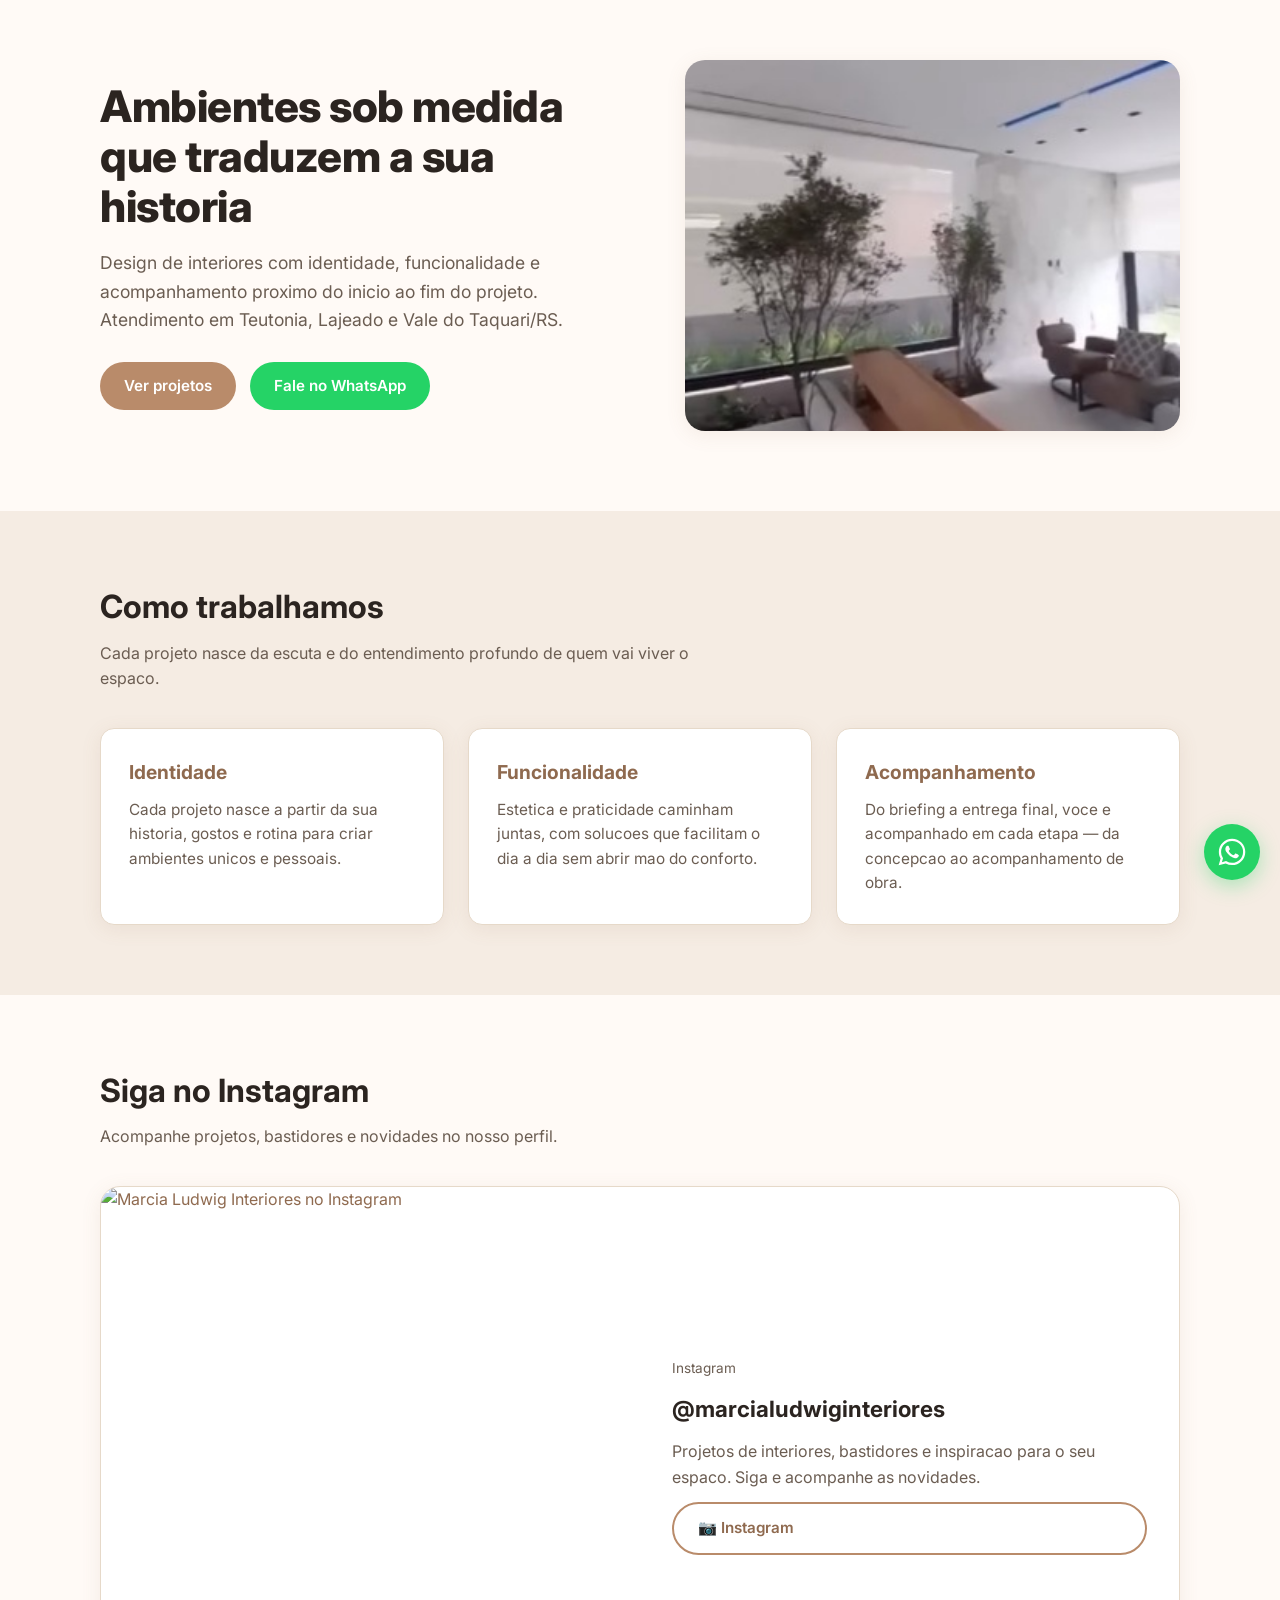
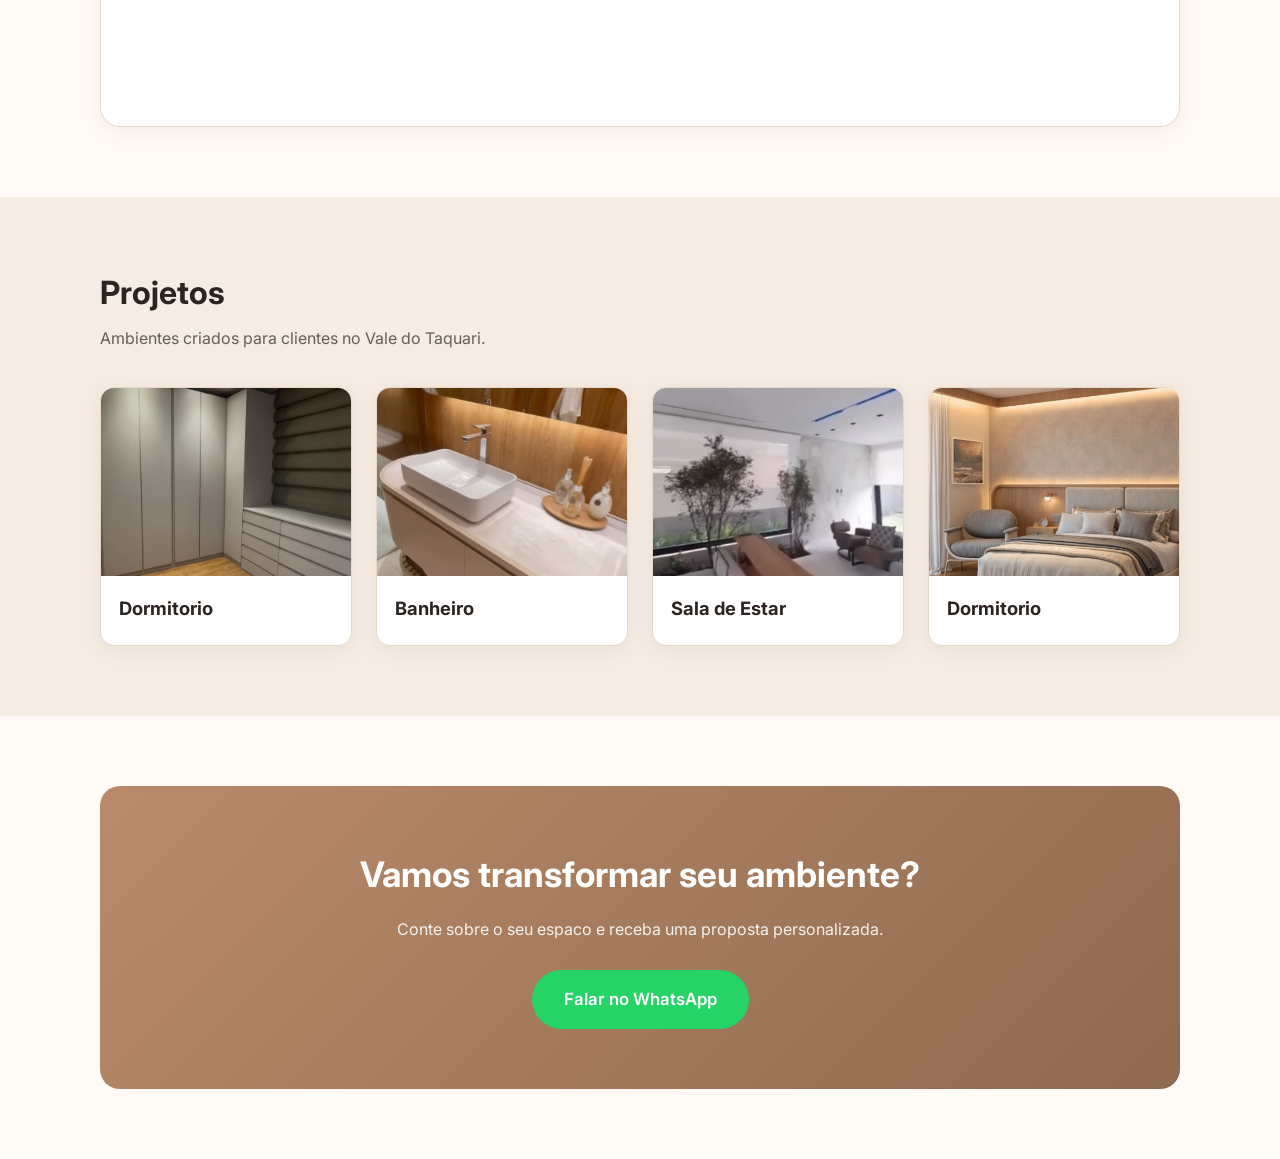
==== index.html @ d3078223 "Update index.html" ====
<!DOCTYPE html>
<html lang="pt-BR">
<head>
  <meta charset="UTF-8">
  <meta name="viewport" content="width=device-width, initial-scale=1.0">
  <title>Marcia Ludwig Interiores | Design de Interiores Sob Medida</title>
  <meta name="description" content="Design de interiores sob medida em Teutonia, Lajeado e Vale do Taquari/RS. Ambientes com identidade, funcionalidade e acompanhamento proximo do briefing a entrega final.">
  <meta name="robots" content="index, follow, max-snippet:-1, max-image-preview:large, max-video-preview:-1">
  <meta name="googlebot" content="index, follow, max-snippet:-1, max-image-preview:large, max-video-preview:-1">
  <meta name="bingbot" content="index, follow, max-snippet:-1, max-image-preview:large, max-video-preview:-1">
  <link rel="canonical" href="https://edusidegum.github.io/marcialudwiginteriores/">
  <link rel="alternate" hreflang="pt-BR" href="https://edusidegum.github.io/marcialudwiginteriores/">
  <link rel="alternate" hreflang="x-default" href="https://edusidegum.github.io/marcialudwiginteriores/">

  <meta property="og:type" content="website">
  <meta property="og:title" content="Marcia Ludwig Interiores | Design de Interiores Sob Medida">
  <meta property="og:description" content="Design de interiores sob medida em Teutonia, Lajeado e Vale do Taquari/RS. Ambientes com identidade, funcionalidade e acompanhamento proximo do briefing a entrega final.">
  <meta property="og:url" content="https://edusidegum.github.io/marcialudwiginteriores/">
  <meta property="og:image" content="https://edusidegum.github.io/marcialudwiginteriores/assets/img/og-cover.jpg">
  <meta property="og:locale" content="pt_BR">
  <meta property="og:site_name" content="Marcia Ludwig Interiores">

  <meta name="twitter:card" content="summary_large_image">
  <meta name="twitter:title" content="Marcia Ludwig Interiores | Design de Interiores Sob Medida">
  <meta name="twitter:description" content="Design de interiores sob medida em Teutonia, Lajeado e Vale do Taquari/RS. Ambientes com identidade, funcionalidade e acompanhamento proximo do briefing a entrega final.">
  <meta name="twitter:image" content="https://edusidegum.github.io/marcialudwiginteriores/assets/img/og-cover.jpg">

  <link rel="icon" href="assets/img/favicon.svg" type="image/svg+xml">

  <link rel="preload" href="assets/fonts/Inter-VariableFont_opsz,wght.ttf" as="font" type="font/ttf" crossorigin>
  <link rel="preload" href="assets/img/estar1.jpg" as="image" fetchpriority="high">

  <link rel="stylesheet" href="assets/css/styles.css">

  <style>
    @font-face {
      font-family: 'Inter';
      src: url('assets/fonts/Inter-VariableFont_opsz,wght.ttf') format('truetype-variations');
      font-weight: 100 900;
      font-display: swap;
    }
    @font-face {
      font-family: 'Inter';
      src: url('assets/fonts/Inter-Italic-VariableFont_opsz,wght.ttf') format('truetype-variations');
      font-weight: 100 900;
      font-style: italic;
      font-display: swap;
    }
  </style>

  <script type="application/ld+json">
  {
    "@context": "https://schema.org",
    "@graph": [
      {
        "@type": ["InteriorDesignBusiness", "LocalBusiness", "Organization"],
        "@id": "https://edusidegum.github.io/marcialudwiginteriores/#business",
        "name": "Marcia Ludwig Interiores",
        "telephone": "+5551993407905",
        "url": "https://edusidegum.github.io/marcialudwiginteriores/",
        "image": "https://edusidegum.github.io/marcialudwiginteriores/assets/img/og-cover.jpg",
        "address": {
          "@type": "PostalAddress",
          "addressLocality": "Teutônia",
          "addressRegion": "RS",
          "addressCountry": "BR"
        },
        "areaServed": ["Teutônia", "Lajeado", "Vale do Taquari", "RS"],
        "openingHours": "Mo-Sa 08:00-18:00",
        "sameAs": ["https://www.instagram.com/marcialudwiginteriores"]
      },
      {
        "@type": "WebSite",
        "@id": "https://edusidegum.github.io/marcialudwiginteriores/#website",
        "url": "https://edusidegum.github.io/marcialudwiginteriores/",
        "name": "Marcia Ludwig Interiores",
        "publisher": { "@id": "https://edusidegum.github.io/marcialudwiginteriores/#business" },
        "inLanguage": "pt-BR"
      },
      {
        "@type": "WebPage",
        "@id": "https://edusidegum.github.io/marcialudwiginteriores/#webpage",
        "url": "https://edusidegum.github.io/marcialudwiginteriores/",
        "name": "Marcia Ludwig Interiores | Design de Interiores Sob Medida",
        "isPartOf": { "@id": "https://edusidegum.github.io/marcialudwiginteriores/#website" },
        "about": { "@id": "https://edusidegum.github.io/marcialudwiginteriores/#business" },
        "inLanguage": "pt-BR"
      }
    ]
  }
  </script>
</head>
<body>
  <a class="skip-link" href="#conteudo">Pular para o conteudo</a>
  <div data-include="/marcialudwiginteriores/assets/components/header.html" data-page-slug="Home"></div>

  <main id="conteudo">
    <section class="hero" aria-label="Apresentacao">
      <div class="container hero-grid">
        <div class="hero-text">
          <h1>Ambientes sob medida que traduzem a sua historia</h1>
          <p class="subtitle">Design de interiores com identidade, funcionalidade e acompanhamento proximo do inicio ao fim do projeto. Atendimento em Teutonia, Lajeado e Vale do Taquari/RS.</p>
          <div class="cta-group">
            <a class="btn btn-primary" href="#projetos">Ver projetos</a>
            <a class="btn btn-whatsapp" href="https://wa.me/5551993407905?text=Vim_da_Pagina_Home" target="_blank" rel="noopener noreferrer">Fale no WhatsApp</a>
          </div>
        </div>
        <div class="hero-media">
          <img src="assets/img/estar1.jpg" alt="Sala de estar projetada por Marcia Ludwig Interiores" width="800" height="600" fetchpriority="high" decoding="async">
        </div>
      </div>
    </section>

    <section class="valores" aria-labelledby="valores-title">
      <div class="container">
        <h2 class="section-title" id="valores-title">Como trabalhamos</h2>
        <p class="section-subtitle">Cada projeto nasce da escuta e do entendimento profundo de quem vai viver o espaco.</p>
        <div class="valores-grid">
          <article class="valor-card">
            <h3>Identidade</h3>
            <p>Cada projeto nasce a partir da sua historia, gostos e rotina para criar ambientes unicos e pessoais.</p>
          </article>
          <article class="valor-card">
            <h3>Funcionalidade</h3>
            <p>Estetica e praticidade caminham juntas, com solucoes que facilitam o dia a dia sem abrir mao do conforto.</p>
          </article>
          <article class="valor-card">
            <h3>Acompanhamento</h3>
            <p>Do briefing a entrega final, voce e acompanhado em cada etapa — da concepcao ao acompanhamento de obra.</p>
          </article>
        </div>
      </div>
    </section>

    <section class="ig-section" aria-labelledby="ig-title">
      <div class="container">
        <h2 class="section-title" id="ig-title">Siga no Instagram</h2>
        <p class="section-subtitle">Acompanhe projetos, bastidores e novidades no nosso perfil.</p>
        <article class="ig-feature">
          <div class="ig-grid">
            <a href="https://www.instagram.com/marcialudwiginteriores/" target="_blank" rel="noopener noreferrer" class="ig-img-wrap">
              <img src="assets/img/og-cover.jpg" alt="Marcia Ludwig Interiores no Instagram" width="600" height="600" loading="lazy" decoding="async">
            </a>
            <div class="ig-text">
              <span class="ig-meta">Instagram</span>
              <h3>@marcialudwiginteriores</h3>
              <p class="ig-excerpt">Projetos de interiores, bastidores e inspiracao para o seu espaco. Siga e acompanhe as novidades.</p>
              <a class="btn btn-outline" href="https://www.instagram.com/marcialudwiginteriores/" target="_blank" rel="noopener noreferrer">📷 Instagram</a>
            </div>
          </div>
        </article>
      </div>
    </section>

    <section class="portfolio" id="projetos" aria-labelledby="portfolio-title">
      <div class="container">
        <h2 class="section-title" id="portfolio-title">Projetos</h2>
        <p class="section-subtitle">Ambientes criados para clientes no Vale do Taquari.</p>
        <div class="portfolio-grid four">
          <article class="project-card">
            <img src="assets/img/dorm1.jpg" alt="Dormitorio projetado por Marcia Ludwig Interiores" width="600" height="450" loading="lazy" decoding="async">
            <div class="project-body"><h3>Dormitorio</h3></div>
          </article>
          <article class="project-card">
            <img src="assets/img/banho1.jpg" alt="Banheiro projetado por Marcia Ludwig Interiores" width="600" height="450" loading="lazy" decoding="async">
            <div class="project-body"><h3>Banheiro</h3></div>
          </article>
          <article class="project-card">
            <img src="assets/img/estar1.jpg" alt="Sala de estar projetada por Marcia Ludwig Interiores" width="600" height="450" loading="lazy" decoding="async">
            <div class="project-body"><h3>Sala de Estar</h3></div>
          </article>
          <article class="project-card">
            <img src="assets/img/dorm2.jpg" alt="Segundo dormitorio projetado por Marcia Ludwig Interiores" width="600" height="450" loading="lazy" decoding="async">
            <div class="project-body"><h3>Dormitorio</h3></div>
          </article>
        </div>
      </div>
    </section>

    <section class="contact" id="contato" aria-labelledby="contact-title">
      <div class="container">
        <div class="contact-box">
          <h2 id="contact-title">Vamos transformar seu ambiente?</h2>
          <p>Conte sobre o seu espaco e receba uma proposta personalizada.</p>
          <a class="btn btn-whatsapp btn-lg" href="https://wa.me/5551993407905?text=Vim_da_Pagina_Home" target="_blank" rel="noopener noreferrer">Falar no WhatsApp</a>
        </div>
      </div>
    </section>
  </main>

  <div data-include="/marcialudwiginteriores/assets/components/footer.html"></div>

  <a class="wa-float" href="https://wa.me/5551993407905?text=Vim_da_Pagina_Home" target="_blank" rel="noopener noreferrer" aria-label="WhatsApp">
    <svg xmlns="http://www.w3.org/2000/svg" viewBox="0 0 24 24" width="32" height="32" fill="currentColor" aria-hidden="true">
      <path d="M19.05 4.91A9.82 9.82 0 0 0 12.04 2C6.58 2 2.13 6.45 2.13 11.91c0 1.75.46 3.45 1.32 4.95L2 22l5.25-1.38a9.9 9.9 0 0 0 4.79 1.22h.01c5.46 0 9.91-4.45 9.91-9.91 0-2.65-1.03-5.14-2.91-7.02zM12.05 20.15h-.01a8.2 8.2 0 0 1-4.18-1.15l-.3-.18-3.12.82.83-3.04-.2-.31a8.18 8.18 0 0 1-1.26-4.38c0-4.54 3.7-8.24 8.25-8.24a8.2 8.2 0 0 1 8.23 8.25c0 4.54-3.7 8.23-8.24 8.23zm4.52-6.16c-.25-.12-1.47-.72-1.69-.81-.23-.08-.39-.12-.56.12-.16.25-.64.81-.78.97-.14.17-.29.19-.54.06-.25-.12-1.05-.39-1.99-1.23-.74-.66-1.23-1.47-1.38-1.72-.14-.25-.02-.38.11-.5.11-.11.25-.29.37-.43.12-.14.16-.25.25-.41.08-.17.04-.31-.02-.43-.06-.12-.56-1.34-.76-1.84-.2-.48-.41-.42-.56-.43h-.48c-.17 0-.43.06-.66.31-.23.25-.86.85-.86 2.07 0 1.22.89 2.4 1.01 2.56.12.17 1.75 2.67 4.23 3.74.59.26 1.05.41 1.41.52.59.19 1.13.16 1.56.1.48-.07 1.47-.6 1.68-1.18.21-.58.21-1.07.14-1.18-.06-.11-.22-.17-.47-.29z"/>
    </svg>
  </a>

  <script src="menu/scripts/bloco-incluir.js" defer></script>
  <script src="menu/scripts/bloco-protecao.js" defer></script>
</body>
</html>
---- assets/css/styles.css ----
/* ============================================
   Marcia Ludwig Interiores — styles.css
   Paleta terrosa, elegante e acolhedora
   ============================================ */

/* ---------- 1. RESET / GLOBAL ---------- */
:root {
  --bg: #fffaf6;
  --bg-alt: #f5ece3;
  --surface: #ffffff;
  --primary: #b98b6a;
  --primary-dark: #8f6a4f;
  --text: #2b2420;
  --text-muted: #6b5d52;
  --border: #e6d9c9;
  --shadow: 0 4px 20px rgba(143, 106, 79, 0.1);
  --radius: 14px;
  --radius-lg: 20px;
  --max-width: 1120px;
  --whatsapp: #25d366;
  --font: 'Inter', system-ui, -apple-system, Segoe UI, Roboto, sans-serif;
}

*,
*::before,
*::after {
  box-sizing: border-box;
  margin: 0;
  padding: 0;
}

html {
  scroll-behavior: smooth;
}

body {
  font-family: var(--font);
  background: var(--bg);
  color: var(--text);
  line-height: 1.6;
  -webkit-font-smoothing: antialiased;
  -moz-osx-font-smoothing: grayscale;
}

img {
  max-width: 100%;
  height: auto;
  display: block;
}

a {
  color: var(--primary-dark);
  text-decoration: none;
}

a:hover {
  text-decoration: underline;
}

ul {
  list-style: none;
}

/* ---------- 2. UTILITIES ---------- */
.container {
  max-width: var(--max-width);
  margin: 0 auto;
  padding: 0 20px;
}

.skip-link {
  position: absolute;
  left: -999px;
  top: 0;
  background: var(--primary);
  color: #ffffff;
  padding: 10px 16px;
  z-index: 1000;
}

.skip-link:focus {
  left: 0;
}

.section-title {
  font-size: clamp(1.5rem, 2.6vw, 2rem);
  font-weight: 700;
  margin-bottom: 8px;
}

.section-subtitle {
  color: var(--text-muted);
  margin-bottom: 36px;
  max-width: 60ch;
}

/* ---------- 3. BUTTONS ---------- */
.btn {
  display: inline-flex;
  align-items: center;
  gap: 8px;
  padding: 12px 24px;
  border-radius: 999px;
  font-weight: 600;
  font-size: 0.95rem;
  transition: all 0.2s ease;
  cursor: pointer;
  border: none;
}

.btn-primary {
  background: var(--primary);
  color: #ffffff;
}

.btn-primary:hover {
  background: var(--primary-dark);
  text-decoration: none;
  transform: translateY(-2px);
}

.btn-whatsapp {
  background: var(--whatsapp);
  color: #ffffff;
}

.btn-whatsapp:hover {
  background: #1da851;
  text-decoration: none;
  transform: translateY(-2px);
}

.btn-outline {
  background: transparent;
  color: var(--primary-dark);
  border: 2px solid var(--primary);
}

.btn-outline:hover {
  background: var(--primary);
  color: #ffffff;
  text-decoration: none;
}

.btn-lg {
  padding: 16px 32px;
  font-size: 1.05rem;
}

/* ---------- 4. HEADER ---------- */
.site-header {
  position: sticky;
  top: 0;
  z-index: 100;
  background: rgba(255, 250, 246, 0.92);
  backdrop-filter: blur(8px);
  -webkit-backdrop-filter: blur(8px);
  border-bottom: 1px solid var(--border);
}

.header-inner {
  display: flex;
  align-items: center;
  justify-content: space-between;
  gap: 16px;
  padding: 14px 0;
}

.brand {
  display: flex;
  align-items: center;
  gap: 12px;
  font-weight: 700;
  color: var(--text);
}

.brand:hover {
  text-decoration: none;
}

.logo {
  width: 42px;
  height: 42px;
  border-radius: 50%;
  background: linear-gradient(135deg, var(--primary), var(--primary-dark));
  color: #ffffff;
  display: grid;
  place-items: center;
  font-weight: 800;
  font-size: 18px;
}

.brand-name {
  font-size: 1.05rem;
}

.site-nav ul {
  display: flex;
  gap: 22px;
  align-items: center;
}

.site-nav a {
  color: var(--text);
  font-weight: 500;
  font-size: 0.95rem;
}

.site-nav a:hover {
  color: var(--primary-dark);
}

.nav-wa {
  color: var(--whatsapp) !important;
  font-weight: 700;
}

.nav-wa:hover {
  color: #1da851 !important;
}

/* ---------- 5. HERO ---------- */
.hero {
  padding: 60px 0 80px;
}

.hero-grid {
  display: grid;
  grid-template-columns: 1.1fr 1fr;
  gap: 40px;
  align-items: center;
}

.hero h1 {
  font-size: clamp(1.8rem, 3.4vw, 2.8rem);
  line-height: 1.15;
  font-weight: 800;
  letter-spacing: -0.5px;
  margin-bottom: 18px;
}

.hero .subtitle {
  color: var(--text-muted);
  font-size: 1.1rem;
  margin-bottom: 28px;
  max-width: 52ch;
}

.cta-group {
  display: flex;
  flex-wrap: wrap;
  gap: 14px;
}

.hero-media img {
  width: 100%;
  border-radius: var(--radius-lg);
  box-shadow: var(--shadow);
  aspect-ratio: 4 / 3;
  object-fit: cover;
}

/* ---------- 6. VALORES ---------- */
.valores {
  padding: 70px 0;
  background: var(--bg-alt);
}

.valores-grid {
  display: grid;
  grid-template-columns: repeat(3, 1fr);
  gap: 24px;
  margin-top: 36px;
}

.valor-card {
  background: var(--surface);
  border: 1px solid var(--border);
  border-radius: var(--radius);
  padding: 28px;
  box-shadow: var(--shadow);
}

.valor-card h3 {
  font-size: 1.2rem;
  margin-bottom: 10px;
  color: var(--primary-dark);
}

.valor-card p {
  color: var(--text-muted);
  font-size: 0.96rem;
}

/* ---------- 7. INSTAGRAM FEATURE ---------- */
.ig-section {
  padding: 70px 0;
}

.ig-feature {
  background: var(--surface);
  border: 1px solid var(--border);
  border-radius: var(--radius-lg);
  overflow: hidden;
  box-shadow: var(--shadow);
}

.ig-grid {
  display: grid;
  grid-template-columns: 1fr 1fr;
  align-items: stretch;
}

.ig-img-wrap {
  display: block;
  overflow: hidden;
}

.ig-img-wrap img {
  width: 100%;
  height: 100%;
  object-fit: cover;
  transition: transform 0.4s ease;
}

.ig-img-wrap:hover img {
  transform: scale(1.04);
}

.ig-text {
  padding: 32px;
  display: flex;
  flex-direction: column;
  justify-content: center;
  gap: 12px;
}

.ig-text .ig-meta {
  color: var(--text-muted);
  font-size: 0.85rem;
}

.ig-text h3 {
  font-size: 1.4rem;
}

.ig-text .ig-excerpt {
  color: var(--text-muted);
}

/* ---------- 8. PORTFOLIO ---------- */
.portfolio {
  padding: 70px 0;
  background: var(--bg-alt);
}

.portfolio-grid {
  display: grid;
  grid-template-columns: repeat(3, 1fr);
  gap: 24px;
  margin-top: 36px;
}

.project-card {
  background: var(--surface);
  border: 1px solid var(--border);
  border-radius: var(--radius);
  overflow: hidden;
  box-shadow: var(--shadow);
  transition: transform 0.2s ease;
}

.project-card:hover {
  transform: translateY(-4px);
}

.project-card img {
  width: 100%;
  aspect-ratio: 4 / 3;
  object-fit: cover;
}

.project-body {
  padding: 18px;
}

.project-body h3 {
  font-size: 1.15rem;
  margin-bottom: 4px;
}

/* ---------- 9. CONTATO ---------- */
.contact {
  padding: 70px 0;
}

.contact-box {
  background: linear-gradient(135deg, var(--primary), var(--primary-dark));
  border-radius: var(--radius-lg);
  padding: 60px 40px;
  text-align: center;
  color: #ffffff;
}

.contact-box h2 {
  font-size: clamp(1.6rem, 3vw, 2.2rem);
  margin-bottom: 14px;
}

.contact-box p {
  max-width: 520px;
  margin: 0 auto 28px;
  opacity: 0.9;
}

/* ---------- 10. FOOTER ---------- */
.site-footer {
  background: var(--text);
  color: #dcdcdc;
  padding: 40px 0;
}

.footer-info {
  text-align: center;
  margin-bottom: 12px;
}

.footer-links {
  text-align: center;
  margin-bottom: 12px;
}

.footer-links a {
  color: var(--primary);
  margin: 0 12px;
}

.footer-links a:hover {
  color: #ffffff;
}

.footer-copy {
  text-align: center;
  font-size: 0.85rem;
  color: #9a9a9a;
}

/* ---------- 11. FLOATING WHATSAPP ---------- */
.wa-float {
  position: fixed;
  right: 20px;
  bottom: 20px;
  z-index: 999;
  width: 56px;
  height: 56px;
  border-radius: 50%;
  background: var(--whatsapp);
  color: #ffffff;
  display: flex;
  align-items: center;
  justify-content: center;
  box-shadow: 0 6px 20px rgba(37, 211, 102, 0.35);
  transition: transform 0.2s ease;
}

.wa-float:hover {
  transform: scale(1.1);
  text-decoration: none;
}

/* ---------- 12. RESPONSIVO ---------- */
@media (max-width: 860px) {
  .hero-grid,
  .ig-grid {
    grid-template-columns: 1fr;
  }

  .valores-grid,
  .portfolio-grid {
    grid-template-columns: 1fr;
  }

  .hero {
    padding: 40px 0 60px;
  }

  .site-nav ul {
    gap: 14px;
  }

  .site-nav a {
    font-size: 0.85rem;
  }

  .contact-box {
    padding: 40px 20px;
  }
}

@media (max-width: 640px) {
  .header-inner {
    flex-direction: column;
    align-items: flex-start;
  }

  .hero h1 {
    font-size: 1.8rem;
  }

  .valores,
  .ig-section,
  .portfolio {
    padding: 50px 0;
  }
}
/* Inserir logo abaixo da regra .portfolio-grid existente */
.portfolio-grid.four {
  grid-template-columns: repeat(4, 1fr);
}

/* Inserir dentro do bloco @media (max-width: 860px) existente */
@media (max-width: 860px) {
  .portfolio-grid.four {
    grid-template-columns: 1fr;
  }
}
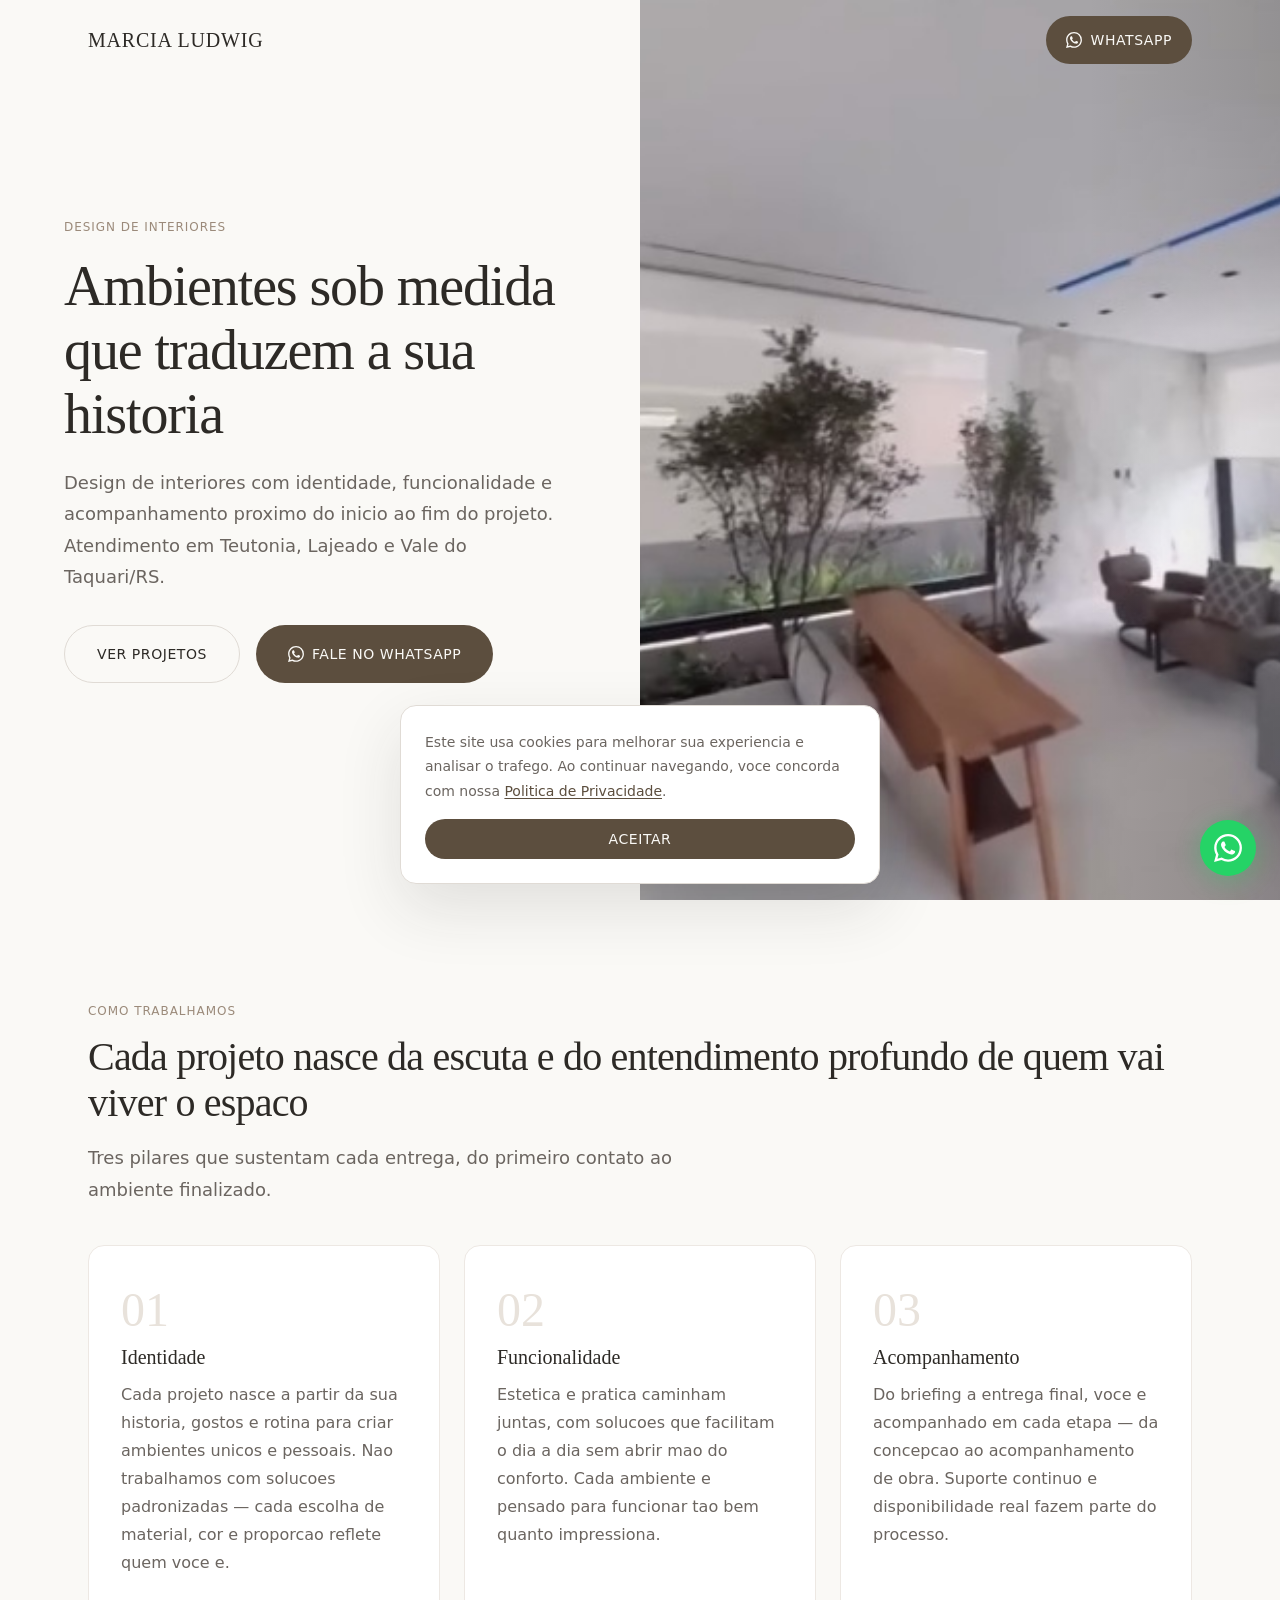
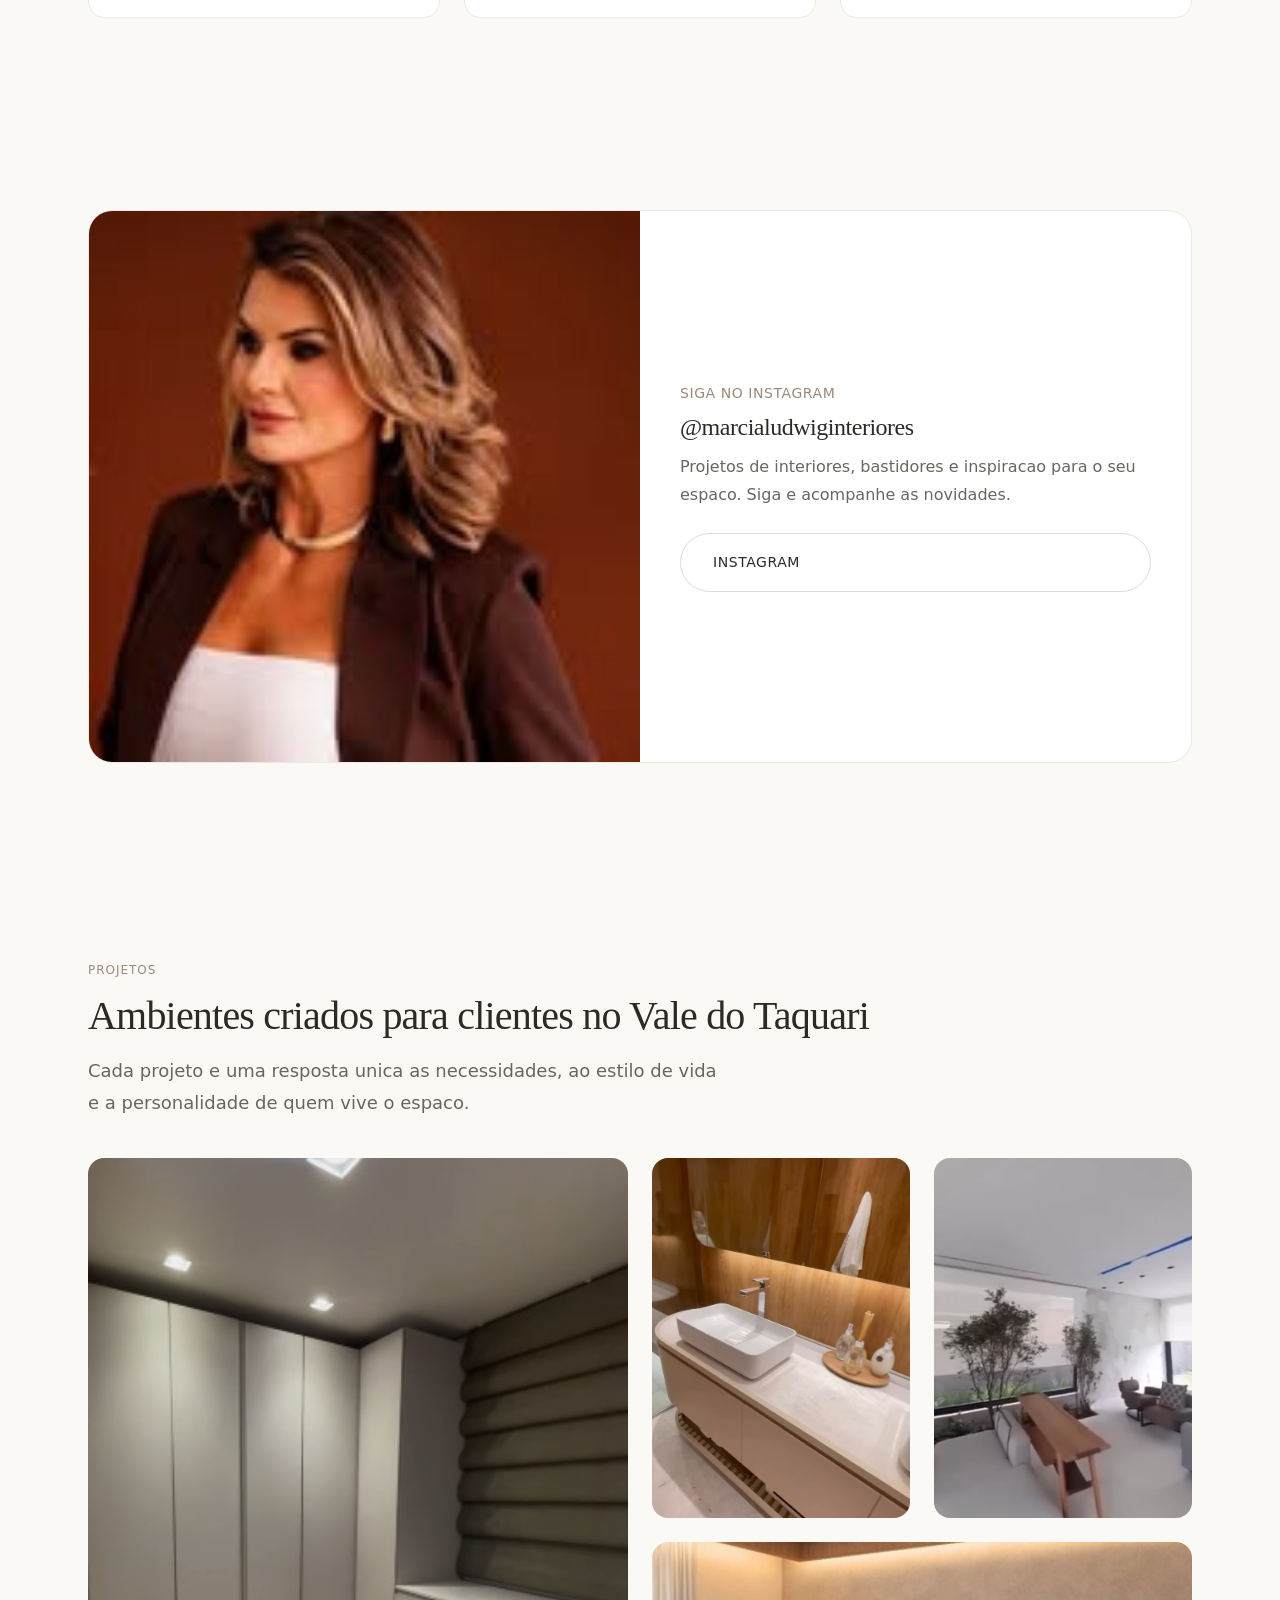
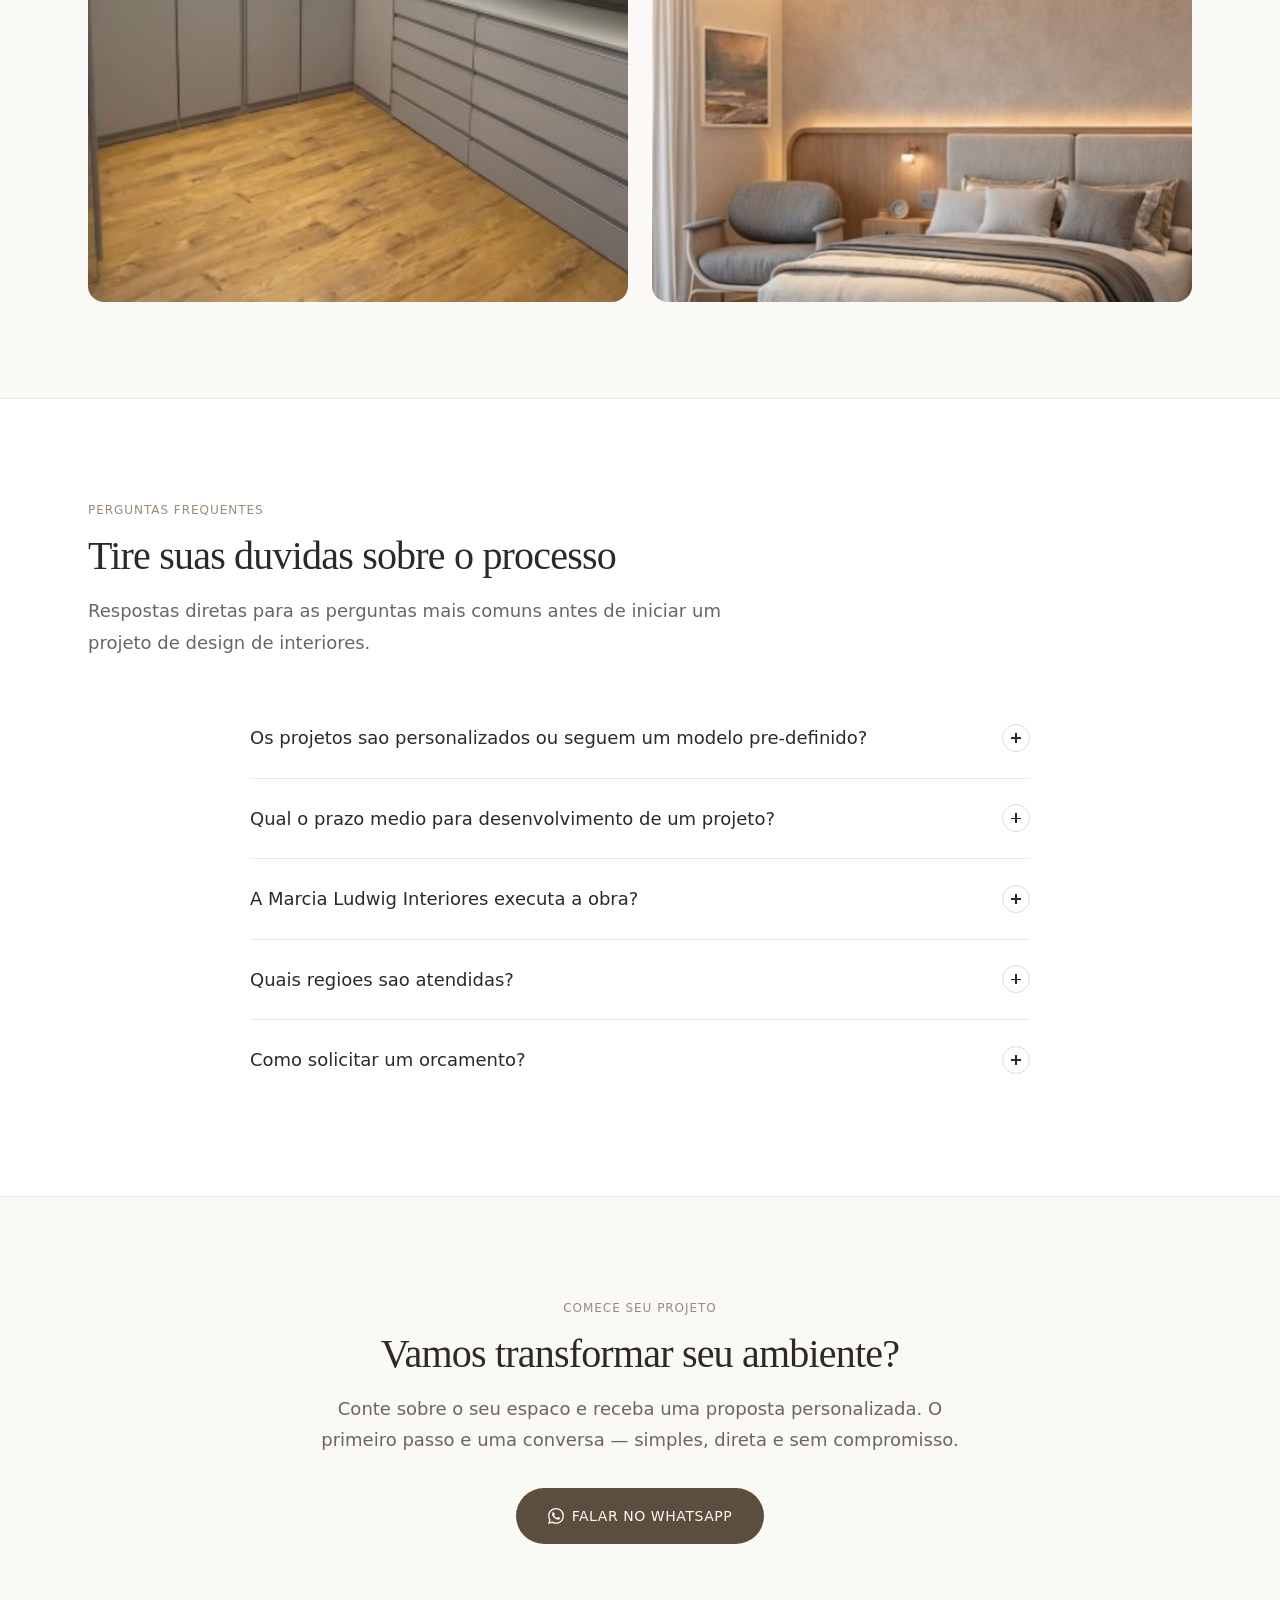
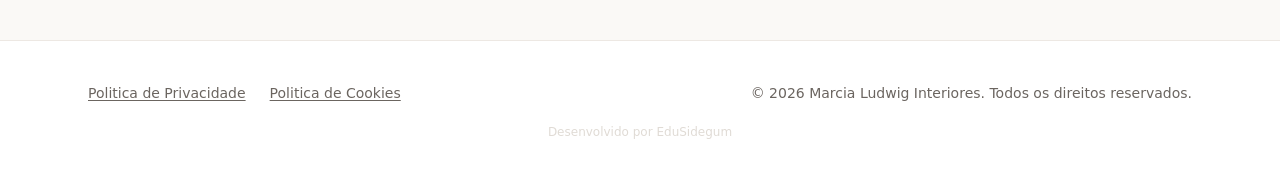
==== commit 2cdf6da7: "Update print statement from 'Hello' to 'Goodbye'" ====
--- a/index.html
+++ b/index.html
@@ -1,202 +1,1418 @@
 <!DOCTYPE html>
 <html lang="pt-BR">
 <head>
-  <meta charset="UTF-8">
-  <meta name="viewport" content="width=device-width, initial-scale=1.0">
-  <title>Marcia Ludwig Interiores | Design de Interiores Sob Medida</title>
-  <meta name="description" content="Design de interiores sob medida em Teutonia, Lajeado e Vale do Taquari/RS. Ambientes com identidade, funcionalidade e acompanhamento proximo do briefing a entrega final.">
-  <meta name="robots" content="index, follow, max-snippet:-1, max-image-preview:large, max-video-preview:-1">
-  <meta name="googlebot" content="index, follow, max-snippet:-1, max-image-preview:large, max-video-preview:-1">
-  <meta name="bingbot" content="index, follow, max-snippet:-1, max-image-preview:large, max-video-preview:-1">
-  <link rel="canonical" href="https://edusidegum.github.io/marcialudwiginteriores/">
-  <link rel="alternate" hreflang="pt-BR" href="https://edusidegum.github.io/marcialudwiginteriores/">
-  <link rel="alternate" hreflang="x-default" href="https://edusidegum.github.io/marcialudwiginteriores/">
-
-  <meta property="og:type" content="website">
-  <meta property="og:title" content="Marcia Ludwig Interiores | Design de Interiores Sob Medida">
-  <meta property="og:description" content="Design de interiores sob medida em Teutonia, Lajeado e Vale do Taquari/RS. Ambientes com identidade, funcionalidade e acompanhamento proximo do briefing a entrega final.">
-  <meta property="og:url" content="https://edusidegum.github.io/marcialudwiginteriores/">
-  <meta property="og:image" content="https://edusidegum.github.io/marcialudwiginteriores/assets/img/og-cover.jpg">
-  <meta property="og:locale" content="pt_BR">
-  <meta property="og:site_name" content="Marcia Ludwig Interiores">
-
-  <meta name="twitter:card" content="summary_large_image">
-  <meta name="twitter:title" content="Marcia Ludwig Interiores | Design de Interiores Sob Medida">
-  <meta name="twitter:description" content="Design de interiores sob medida em Teutonia, Lajeado e Vale do Taquari/RS. Ambientes com identidade, funcionalidade e acompanhamento proximo do briefing a entrega final.">
-  <meta name="twitter:image" content="https://edusidegum.github.io/marcialudwiginteriores/assets/img/og-cover.jpg">
-
-  <link rel="icon" href="assets/img/favicon.svg" type="image/svg+xml">
-
-  <link rel="preload" href="assets/fonts/Inter-VariableFont_opsz,wght.ttf" as="font" type="font/ttf" crossorigin>
-  <link rel="preload" href="assets/img/estar1.jpg" as="image" fetchpriority="high">
-
-  <link rel="stylesheet" href="assets/css/styles.css">
-
-  <style>
-    @font-face {
-      font-family: 'Inter';
-      src: url('assets/fonts/Inter-VariableFont_opsz,wght.ttf') format('truetype-variations');
-      font-weight: 100 900;
-      font-display: swap;
+<meta charset="UTF-8">
+<meta name="viewport" content="width=device-width, initial-scale=1.0">
+<title>Marcia Ludwig Interiores | Design de Interiores Sob Medida</title>
+<meta name="description" content="Especialistas em moveis planejados, decoracao de ambientes e design de interiores. Transformamos sua casa com projetos personalizados e funcionais. Atendimento em Teutonia, Lajeado e Vale do Taquari/RS.">
+<meta name="keywords" content="design de interiores, moveis planejados, decoracao, arquitetura de interiores, Teutonia, Lajeado, Vale do Taquari">
+<meta name="author" content="Marcia Ludwig Interiores">
+<meta name="robots" content="index, follow">
+<link rel="canonical" href="https://edusidegum.github.io/marcialudwiginteriores/">
+<link rel="icon" type="image/svg+xml" href="data:image/svg+xml,<svg xmlns='http://www.w3.org/2000/svg' viewBox='0 0 32 32'><text y='28' font-size='28'>✦</text></svg>">
+
+<!-- Open Graph -->
+<meta property="og:type" content="website">
+<meta property="og:title" content="Marcia Ludwig Interiores | Design de Interiores Sob Medida">
+<meta property="og:description" content="Ambientes sob medida que traduzem a sua historia. Design de interiores com identidade, funcionalidade e acompanhamento proximo.">
+<meta property="og:image" content="https://edusidegum.github.io/marcialudwiginteriores/assets/img/og-cover.jpg">
+<meta property="og:image:width" content="1200">
+<meta property="og:image:height" content="630">
+<meta property="og:url" content="https://edusidegum.github.io/marcialudwiginteriores/">
+<meta property="og:locale" content="pt_BR">
+<meta property="og:site_name" content="Marcia Ludwig Interiores">
+
+<!-- Twitter Card -->
+<meta name="twitter:card" content="summary_large_image">
+<meta name="twitter:title" content="Marcia Ludwig Interiores | Design de Interiores Sob Medida">
+<meta name="twitter:description" content="Ambientes sob medida que traduzem a sua historia. Design de interiores com identidade e funcionalidade.">
+<meta name="twitter:image" content="https://edusidegum.github.io/marcialudwiginteriores/assets/img/og-cover.jpg">
+
+<!-- Preload Critical Assets -->
+<link rel="preload" as="image" href="https://edusidegum.github.io/marcialudwiginteriores/assets/img/estar1.jpg" fetchpriority="high">
+<link rel="preconnect" href="https://edusidegum.github.io">
+
+<!-- Schema.org JSON-LD -->
+<script type="application/ld+json">
+{
+  "@context": "https://schema.org",
+  "@type": "ProfessionalService",
+  "name": "Marcia Ludwig Interiores",
+  "description": "Design de interiores sob medida com identidade, funcionalidade e acompanhamento proximo.",
+  "image": "https://edusidegum.github.io/marcialudwiginteriores/assets/img/og-cover.jpg",
+  "url": "https://edusidegum.github.io/marcialudwiginteriores/",
+  "telephone": "+5551993407905",
+  "address": {
+    "@type": "PostalAddress",
+    "addressRegion": "RS",
+    "addressLocality": "Teutonia",
+    "addressCountry": "BR"
+  },
+  "areaServed": ["Teutonia", "Lajeado", "Vale do Taquari"],
+  "sameAs": ["https://www.instagram.com/marcialudwiginteriores/"],
+  "openingHoursSpecification": {
+    "@type": "OpeningHoursSpecification",
+    "dayOfWeek": ["Monday", "Tuesday", "Wednesday", "Thursday", "Friday"],
+    "opens": "09:00",
+    "closes": "18:00"
+  }
+}
+</script>
+<script type="application/ld+json">
+{
+  "@context": "https://schema.org",
+  "@type": "FAQPage",
+  "mainEntity": [
+    {
+      "@type": "Question",
+      "name": "Os projetos sao personalizados ou seguem um modelo pre-definido?",
+      "acceptedAnswer": {
+        "@type": "Answer",
+        "text": "Cada projeto e 100% exclusivo. Nao trabalhamos com solucoes padronizadas. Tudo nasce da sua historia, gostos e rotina para criar ambientes unicos e pessoais."
+      }
+    },
+    {
+      "@type": "Question",
+      "name": "Qual o prazo medio para desenvolvimento de um projeto?",
+      "acceptedAnswer": {
+        "@type": "Answer",
+        "text": "O prazo e definido conforme a complexidade e escopo de cada projeto, sempre alinhado em contrato com transparencia. Voce sabe exatamente o que esperar desde o primeiro contato."
+      }
+    },
+    {
+      "@type": "Question",
+      "name": "A Marcia Ludwig Interiores executa a obra?",
+      "acceptedAnswer": {
+        "@type": "Answer",
+        "text": "Nosso foco e o projeto e o acompanhamento tecnico. Acompanhamos cada etapa — da concepcao ao acompanhamento de obra — com visitas tecnicas e suporte continuo por WhatsApp, garantindo que tudo saia conforme planejado."
+      }
+    },
+    {
+      "@type": "Question",
+      "name": "Quais regioes sao atendidas?",
+      "acceptedAnswer": {
+        "@type": "Answer",
+        "text": "Atendemos Teutonia, Lajeado e todo o Vale do Taquari/RS com atendimento presencial. Para outras localidades, consulte disponibilidade."
+      }
+    },
+    {
+      "@type": "Question",
+      "name": "Como solicitar um orcamento?",
+      "acceptedAnswer": {
+        "@type": "Answer",
+        "text": "E simples: clique no botao de WhatsApp e fale diretamente conosco. Entendemos suas necessidades, explicamos o processo e enviamos uma proposta personalizada para seu espaco."
+      }
     }
-    @font-face {
-      font-family: 'Inter';
-      src: url('assets/fonts/Inter-Italic-VariableFont_opsz,wght.ttf') format('truetype-variations');
-      font-weight: 100 900;
-      font-style: italic;
-      font-display: swap;
-    }
-  </style>
-
-  <script type="application/ld+json">
-  {
-    "@context": "https://schema.org",
-    "@graph": [
-      {
-        "@type": ["InteriorDesignBusiness", "LocalBusiness", "Organization"],
-        "@id": "https://edusidegum.github.io/marcialudwiginteriores/#business",
-        "name": "Marcia Ludwig Interiores",
-        "telephone": "+5551993407905",
-        "url": "https://edusidegum.github.io/marcialudwiginteriores/",
-        "image": "https://edusidegum.github.io/marcialudwiginteriores/assets/img/og-cover.jpg",
-        "address": {
-          "@type": "PostalAddress",
-          "addressLocality": "Teutônia",
-          "addressRegion": "RS",
-          "addressCountry": "BR"
-        },
-        "areaServed": ["Teutônia", "Lajeado", "Vale do Taquari", "RS"],
-        "openingHours": "Mo-Sa 08:00-18:00",
-        "sameAs": ["https://www.instagram.com/marcialudwiginteriores"]
-      },
-      {
-        "@type": "WebSite",
-        "@id": "https://edusidegum.github.io/marcialudwiginteriores/#website",
-        "url": "https://edusidegum.github.io/marcialudwiginteriores/",
-        "name": "Marcia Ludwig Interiores",
-        "publisher": { "@id": "https://edusidegum.github.io/marcialudwiginteriores/#business" },
-        "inLanguage": "pt-BR"
-      },
-      {
-        "@type": "WebPage",
-        "@id": "https://edusidegum.github.io/marcialudwiginteriores/#webpage",
-        "url": "https://edusidegum.github.io/marcialudwiginteriores/",
-        "name": "Marcia Ludwig Interiores | Design de Interiores Sob Medida",
-        "isPartOf": { "@id": "https://edusidegum.github.io/marcialudwiginteriores/#website" },
-        "about": { "@id": "https://edusidegum.github.io/marcialudwiginteriores/#business" },
-        "inLanguage": "pt-BR"
-      }
-    ]
+  ]
+}
+</script>
+<script type="application/ld+json">
+{
+  "@context": "https://schema.org",
+  "@type": "WebSite",
+  "url": "https://edusidegum.github.io/marcialudwiginteriores/",
+  "potentialAction": {
+    "@type": "SearchAction",
+    "target": "https://edusidegum.github.io/marcialudwiginteriores/?s={search_term_string}",
+    "query-input": "required name=search_term_string"
   }
-  </script>
+}
+</script>
+
+<style>
+/* ============================================================
+   DESIGN TOKENS — Marcia Ludwig Interiores
+   ============================================================ */
+:root {
+  /* Palette */
+  --color-bg:            #faf9f6;
+  --color-surface:       #ffffff;
+  --color-text:          #2d2a26;
+  --color-text-muted:    #6b6560;
+  --color-text-inverse:  #faf9f6;
+  --color-accent:        #9b8a7a;
+  --color-accent-deep:   #5c4e3e;
+  --color-accent-light:  #e8e2db;
+  --color-accent-wash:   #f5f1ec;
+  --color-border:        #e0dbd5;
+  --color-border-light:  #ede8e3;
+  --color-success:       #5a8a6a;
+  --color-overlay:       rgba(45, 42, 38, 0.55);
+
+  /* Typography */
+  --font-display:  'Georgia', 'Times New Roman', serif;
+  --font-body:     'Inter', -apple-system, BlinkMacSystemFont, 'Segoe UI', system-ui, sans-serif;
+  --font-mono:     'SFMono-Regular', Consolas, 'Liberation Mono', monospace;
+
+  --text-xs:    0.75rem;
+  --text-sm:    0.875rem;
+  --text-base:  1rem;
+  --text-lg:    1.125rem;
+  --text-xl:    1.25rem;
+  --text-2xl:   1.5rem;
+  --text-3xl:   2rem;
+  --text-4xl:   2.5rem;
+  --text-5xl:   3.5rem;
+
+  --leading-relaxed: 1.75;
+  --leading-snug:    1.4;
+  --leading-tight:   1.15;
+
+  --tracking-tight:  -0.02em;
+  --tracking-wide:   0.04em;
+  --tracking-wider:  0.08em;
+
+  /* Spacing scale */
+  --space-1:  0.25rem;
+  --space-2:  0.5rem;
+  --space-3:  0.75rem;
+  --space-4:  1rem;
+  --space-5:  1.25rem;
+  --space-6:  1.5rem;
+  --space-8:  2rem;
+  --space-10: 2.5rem;
+  --space-12: 3rem;
+  --space-16: 4rem;
+  --space-20: 5rem;
+  --space-24: 6rem;
+
+  /* Radii */
+  --radius-sm:  4px;
+  --radius-md:  8px;
+  --radius-lg:  12px;
+  --radius-xl:  16px;
+  --radius-2xl: 24px;
+  --radius-full: 9999px;
+
+  /* Shadows */
+  --shadow-sm:  0 1px 3px rgba(45, 42, 38, 0.06);
+  --shadow-md:  0 4px 16px rgba(45, 42, 38, 0.07);
+  --shadow-lg:  0 12px 40px rgba(45, 42, 38, 0.09);
+  --shadow-xl:  0 24px 64px rgba(45, 42, 38, 0.12);
+  --shadow-focus: 0 0 0 3px rgba(155, 138, 122, 0.35);
+
+  /* Transitions */
+  --ease-out-expo: cubic-bezier(0.16, 1, 0.3, 1);
+  --ease-out-quint: cubic-bezier(0.22, 1, 0.36, 1);
+  --duration-fast: 180ms;
+  --duration-base: 350ms;
+  --duration-slow: 600ms;
+  --duration-glacial: 900ms;
+
+  /* Layout */
+  --max-width: 1200px;
+  --header-height: 5rem;
+}
+
+/* ============================================================
+   RESET & BASE
+   ============================================================ */
+*,
+*::before,
+*::after { box-sizing: border-box; margin: 0; padding: 0; }
+
+html {
+  scroll-behavior: smooth;
+  -webkit-text-size-adjust: 100%;
+  text-size-adjust: 100%;
+}
+
+body {
+  font-family: var(--font-body);
+  font-size: var(--text-base);
+  line-height: var(--leading-relaxed);
+  color: var(--color-text);
+  background: var(--color-bg);
+  -webkit-font-smoothing: antialiased;
+  -moz-osx-font-smoothing: grayscale;
+  overflow-x: hidden;
+}
+
+@media (prefers-reduced-motion: reduce) {
+  *, *::before, *::after {
+    animation-duration: 0.01ms !important;
+    animation-iteration-count: 1 !important;
+    transition-duration: 0.01ms !important;
+    scroll-behavior: auto !important;
+  }
+}
+
+::selection {
+  background: var(--color-accent-light);
+  color: var(--color-accent-deep);
+}
+
+img, picture, video, canvas, svg {
+  display: block;
+  max-width: 100%;
+  height: auto;
+}
+
+a {
+  color: var(--color-accent-deep);
+  text-decoration: none;
+  transition: color var(--duration-fast) var(--ease-out-quint);
+}
+a:hover { color: var(--color-text); }
+
+button {
+  font-family: inherit;
+  cursor: pointer;
+}
+
+ul, ol { list-style: none; }
+
+/* Focus visible ring */
+:focus-visible {
+  outline: 2px solid var(--color-accent);
+  outline-offset: 3px;
+  border-radius: var(--radius-sm);
+}
+
+/* sr-only */
+.sr-only {
+  position: absolute;
+  width: 1px; height: 1px;
+  padding: 0; margin: -1px;
+  overflow: hidden;
+  clip: rect(0, 0, 0, 0);
+  white-space: nowrap;
+  border: 0;
+}
+
+/* ============================================================
+   TYPOGRAPHY
+   ============================================================ */
+h1, h2, h3, h4 { font-weight: 400; line-height: var(--leading-tight); }
+h1 { font-family: var(--font-display); font-size: var(--text-5xl); letter-spacing: var(--tracking-tight); }
+h2 { font-family: var(--font-display); font-size: var(--text-3xl); letter-spacing: var(--tracking-tight); }
+h3 { font-family: var(--font-display); font-size: var(--text-xl); }
+h4 { font-size: var(--text-lg); font-weight: 500; }
+
+@media (max-width: 767px) {
+  h1 { font-size: var(--text-3xl); }
+  h2 { font-size: var(--text-2xl); }
+}
+
+/* ============================================================
+   UTILITIES
+   ============================================================ */
+.container {
+  width: 100%;
+  max-width: var(--max-width);
+  margin-inline: auto;
+  padding-inline: var(--space-6);
+}
+
+@media (min-width: 768px) {
+  .container { padding-inline: var(--space-8); }
+}
+
+@media (min-width: 1024px) {
+  .container { padding-inline: var(--space-12); }
+}
+
+/* ============================================================
+   HEADER / NAV
+   ============================================================ */
+.header {
+  position: fixed;
+  top: 0; left: 0; right: 0;
+  z-index: 100;
+  height: var(--header-height);
+  transition: background var(--duration-base) var(--ease-out-quint),
+              box-shadow var(--duration-base) var(--ease-out-quint),
+              transform var(--duration-base) var(--ease-out-quint);
+}
+.header--scrolled {
+  background: rgba(250, 249, 246, 0.92);
+  backdrop-filter: blur(16px);
+  -webkit-backdrop-filter: blur(16px);
+  box-shadow: var(--shadow-sm);
+}
+.header__inner {
+  display: flex;
+  align-items: center;
+  justify-content: space-between;
+  height: var(--header-height);
+  max-width: var(--max-width);
+  margin-inline: auto;
+  padding-inline: var(--space-6);
+}
+.header__logo {
+  font-family: var(--font-display);
+  font-size: var(--text-lg);
+  letter-spacing: var(--tracking-wide);
+  color: var(--color-text);
+  text-transform: uppercase;
+}
+.header__cta {
+  display: inline-flex;
+  align-items: center;
+  gap: var(--space-2);
+  padding: var(--space-3) var(--space-5);
+  background: var(--color-accent-deep);
+  color: var(--color-text-inverse);
+  border-radius: var(--radius-full);
+  font-size: var(--text-sm);
+  font-weight: 500;
+  letter-spacing: var(--tracking-wide);
+  text-transform: uppercase;
+  transition: background var(--duration-fast) var(--ease-out-quint),
+              transform var(--duration-fast) var(--ease-out-quint);
+}
+.header__cta:hover,
+.header__cta:focus-visible {
+  background: var(--color-text);
+  color: var(--color-text-inverse);
+  transform: translateY(-1px);
+}
+
+@media (min-width: 768px) {
+  .header__inner { padding-inline: var(--space-8); }
+  .header__logo { font-size: var(--text-xl); }
+}
+
+@media (min-width: 1024px) {
+  .header__inner { padding-inline: var(--space-12); }
+}
+
+/* ============================================================
+   HERO SECTION
+   ============================================================ */
+.hero {
+  position: relative;
+  display: grid;
+  grid-template-columns: 1fr;
+  min-height: 100vh;
+  min-height: 100dvh;
+  overflow: hidden;
+}
+
+@media (min-width: 768px) {
+  .hero { grid-template-columns: 1fr 1fr; }
+}
+
+.hero__image {
+  position: relative;
+  order: 1;
+  height: 50vh;
+  min-height: 420px;
+  overflow: hidden;
+}
+.hero__image img {
+  position: absolute;
+  inset: 0;
+  width: 100%;
+  height: 100%;
+  object-fit: cover;
+  object-position: center;
+}
+.hero__image::after {
+  content: '';
+  position: absolute;
+  inset: 0;
+  background: linear-gradient(to top, rgba(45,42,38,0.25) 0%, transparent 40%);
+}
+@media (min-width: 768px) {
+  .hero__image {
+    order: 2;
+    height: 100vh;
+    height: 100dvh;
+    min-height: 0;
+  }
+  .hero__image::after {
+    background: linear-gradient(to left, rgba(45,42,38,0.15) 0%, transparent 30%);
+  }
+}
+
+.hero__content {
+  order: 2;
+  display: flex;
+  flex-direction: column;
+  justify-content: center;
+  padding: var(--space-12) var(--space-6) var(--space-16);
+  z-index: 2;
+}
+@media (min-width: 768px) {
+  .hero__content {
+    order: 1;
+    padding: var(--space-24) var(--space-8) var(--space-24) var(--space-8);
+  }
+}
+@media (min-width: 1024px) {
+  .hero__content { padding: var(--space-24) var(--space-12) var(--space-24) var(--space-16); }
+}
+
+.hero__eyebrow {
+  display: inline-block;
+  font-size: var(--text-xs);
+  font-weight: 500;
+  letter-spacing: var(--tracking-wider);
+  text-transform: uppercase;
+  color: var(--color-accent);
+  margin-bottom: var(--space-4);
+}
+
+.hero__title {
+  font-family: var(--font-display);
+  font-size: clamp(2rem, 5vw, 3.5rem);
+  line-height: var(--leading-tight);
+  letter-spacing: var(--tracking-tight);
+  color: var(--color-text);
+  margin-bottom: var(--space-5);
+}
+
+.hero__subtitle {
+  font-size: var(--text-lg);
+  line-height: var(--leading-relaxed);
+  color: var(--color-text-muted);
+  max-width: 44ch;
+  margin-bottom: var(--space-8);
+}
+
+.hero__actions {
+  display: flex;
+  flex-wrap: wrap;
+  gap: var(--space-4);
+}
+
+.btn {
+  display: inline-flex;
+  align-items: center;
+  gap: var(--space-2);
+  padding: var(--space-4) var(--space-8);
+  border-radius: var(--radius-full);
+  font-size: var(--text-sm);
+  font-weight: 500;
+  letter-spacing: var(--tracking-wide);
+  text-transform: uppercase;
+  border: none;
+  transition: all var(--duration-fast) var(--ease-out-quint);
+  white-space: nowrap;
+}
+.btn--primary {
+  background: var(--color-accent-deep);
+  color: var(--color-text-inverse);
+}
+.btn--primary:hover,
+.btn--primary:focus-visible {
+  background: var(--color-text);
+  color: var(--color-text-inverse);
+  transform: translateY(-1px);
+  box-shadow: var(--shadow-md);
+}
+.btn--secondary {
+  background: transparent;
+  color: var(--color-text);
+  border: 1px solid var(--color-border);
+}
+.btn--secondary:hover,
+.btn--secondary:focus-visible {
+  border-color: var(--color-text);
+  background: var(--color-text);
+  color: var(--color-text-inverse);
+}
+
+/* ============================================================
+   SECTION SHARED
+   ============================================================ */
+.section {
+  padding-block: var(--space-20);
+}
+@media (min-width: 768px) {
+  .section { padding-block: var(--space-24); }
+}
+
+.section__eyebrow {
+  display: inline-block;
+  font-size: var(--text-xs);
+  font-weight: 500;
+  letter-spacing: var(--tracking-wider);
+  text-transform: uppercase;
+  color: var(--color-accent);
+  margin-bottom: var(--space-3);
+}
+
+.section__title {
+  font-family: var(--font-display);
+  font-size: var(--text-3xl);
+  letter-spacing: var(--tracking-tight);
+  color: var(--color-text);
+  margin-bottom: var(--space-4);
+}
+@media (min-width: 768px) {
+  .section__title { font-size: var(--text-4xl); }
+}
+
+.section__lead {
+  font-size: var(--text-lg);
+  color: var(--color-text-muted);
+  max-width: 56ch;
+  margin-bottom: var(--space-10);
+}
+
+/* ============================================================
+   HOW WE WORK — Bento Grid
+   ============================================================ */
+.process-grid {
+  display: grid;
+  grid-template-columns: 1fr;
+  gap: var(--space-6);
+}
+
+@media (min-width: 640px) {
+  .process-grid { grid-template-columns: repeat(2, 1fr); }
+}
+
+@media (min-width: 1024px) {
+  .process-grid { grid-template-columns: repeat(3, 1fr); }
+}
+
+.process-card {
+  position: relative;
+  background: var(--color-surface);
+  border: 1px solid var(--color-border-light);
+  border-radius: var(--radius-xl);
+  padding: var(--space-10) var(--space-8);
+  transition: transform var(--duration-base) var(--ease-out-quint),
+              box-shadow var(--duration-base) var(--ease-out-quint),
+              border-color var(--duration-base) var(--ease-out-quint);
+}
+.process-card:hover {
+  transform: translateY(-4px);
+  box-shadow: var(--shadow-lg);
+  border-color: var(--color-accent-light);
+}
+
+.process-card__index {
+  font-family: var(--font-display);
+  font-size: 3rem;
+  color: var(--color-accent-light);
+  line-height: 1;
+  margin-bottom: var(--space-3);
+}
+
+.process-card__title {
+  font-family: var(--font-display);
+  font-size: var(--text-xl);
+  margin-bottom: var(--space-3);
+  color: var(--color-text);
+}
+
+.process-card__desc {
+  color: var(--color-text-muted);
+  line-height: var(--leading-relaxed);
+}
+
+/* ============================================================
+   PROJECTS — Bento Gallery
+   ============================================================ */
+.projects-grid {
+  display: grid;
+  grid-template-columns: 1fr;
+  gap: var(--space-4);
+  grid-auto-rows: 320px;
+}
+
+@media (min-width: 640px) {
+  .projects-grid {
+    grid-template-columns: repeat(2, 1fr);
+    gap: var(--space-6);
+  }
+}
+
+@media (min-width: 1024px) {
+  .projects-grid {
+    grid-template-columns: repeat(4, 1fr);
+    grid-template-rows: 360px 360px;
+    gap: var(--space-6);
+  }
+}
+
+.project-card {
+  position: relative;
+  border-radius: var(--radius-xl);
+  overflow: hidden;
+  cursor: pointer;
+  isolation: isolate;
+}
+.project-card img {
+  width: 100%;
+  height: 100%;
+  object-fit: cover;
+  object-position: center;
+  transition: transform var(--duration-slow) var(--ease-out-expo);
+}
+.project-card:hover img { transform: scale(1.04); }
+.project-card::after {
+  content: '';
+  position: absolute;
+  inset: 0;
+  background: linear-gradient(to top, rgba(45,42,38,0.45) 0%, transparent 50%);
+  opacity: 0;
+  transition: opacity var(--duration-base) var(--ease-out-quint);
+}
+.project-card:hover::after { opacity: 1; }
+
+.project-card__label {
+  position: absolute;
+  bottom: var(--space-6);
+  left: var(--space-6);
+  z-index: 3;
+  font-family: var(--font-display);
+  font-size: var(--text-lg);
+  color: #fff;
+  opacity: 0;
+  transform: translateY(8px);
+  transition: opacity var(--duration-base) var(--ease-out-quint),
+              transform var(--duration-base) var(--ease-out-quint);
+}
+.project-card:hover .project-card__label {
+  opacity: 1;
+  transform: translateY(0);
+}
+
+/* Bento spans */
+@media (min-width: 1024px) {
+  .project-card--span-2 { grid-column: span 2; }
+  .project-card--span-2-row { grid-column: span 2; grid-row: span 2; }
+}
+
+/* ============================================================
+   INSTAGRAM / SOCIAL PROOF
+   ============================================================ */
+.instagram-block {
+  display: grid;
+  grid-template-columns: 1fr;
+  background: var(--color-surface);
+  border: 1px solid var(--color-border-light);
+  border-radius: var(--radius-2xl);
+  overflow: hidden;
+}
+
+@media (min-width: 768px) {
+  .instagram-block { grid-template-columns: 1fr 1fr; }
+}
+
+.instagram-block__media {
+  position: relative;
+  aspect-ratio: 1;
+  overflow: hidden;
+}
+.instagram-block__media img {
+  width: 100%;
+  height: 100%;
+  object-fit: cover;
+  transition: transform var(--duration-slow) var(--ease-out-expo);
+}
+.instagram-block:hover .instagram-block__media img { transform: scale(1.03); }
+
+.instagram-block__body {
+  display: flex;
+  flex-direction: column;
+  justify-content: center;
+  padding: var(--space-10);
+}
+
+.instagram-block__handle {
+  font-size: var(--text-sm);
+  font-weight: 500;
+  letter-spacing: var(--tracking-wide);
+  color: var(--color-accent);
+  text-transform: uppercase;
+  margin-bottom: var(--space-2);
+}
+
+.instagram-block__title {
+  font-family: var(--font-display);
+  font-size: var(--text-2xl);
+  margin-bottom: var(--space-3);
+}
+
+.instagram-block__desc {
+  color: var(--color-text-muted);
+  line-height: var(--leading-relaxed);
+  margin-bottom: var(--space-6);
+}
+
+/* ============================================================
+   FAQ
+   ============================================================ */
+.faq {
+  background: var(--color-surface);
+  border-top: 1px solid var(--color-border-light);
+  border-bottom: 1px solid var(--color-border-light);
+}
+
+.faq__list {
+  max-width: 780px;
+  margin-inline: auto;
+}
+
+details.faq__item {
+  border-bottom: 1px solid var(--color-border-light);
+}
+details.faq__item:last-child { border-bottom: none; }
+
+.faq__item summary {
+  display: flex;
+  align-items: center;
+  justify-content: space-between;
+  gap: var(--space-4);
+  padding: var(--space-6) 0;
+  font-size: var(--text-lg);
+  font-weight: 500;
+  cursor: pointer;
+  user-select: none;
+  list-style: none;
+  transition: color var(--duration-fast) var(--ease-out-quint);
+}
+.faq__item summary::-webkit-details-marker { display: none; }
+.faq__item summary:hover { color: var(--color-accent-deep); }
+
+.faq__icon {
+  flex-shrink: 0;
+  width: 28px;
+  height: 28px;
+  border-radius: var(--radius-full);
+  border: 1px solid var(--color-border);
+  display: flex;
+  align-items: center;
+  justify-content: center;
+  transition: background var(--duration-fast) var(--ease-out-quint),
+              border-color var(--duration-fast) var(--ease-out-quint),
+              transform var(--duration-base) var(--ease-out-quint);
+}
+.faq__icon::before,
+.faq__icon::after {
+  content: '';
+  position: absolute;
+  background: var(--color-text);
+  transition: transform var(--duration-base) var(--ease-out-quint);
+}
+.faq__icon::before {
+  width: 10px;
+  height: 1.5px;
+}
+.faq__icon::after {
+  width: 1.5px;
+  height: 10px;
+}
+.faq__item[open] .faq__icon {
+  background: var(--color-text);
+  border-color: var(--color-text);
+}
+.faq__item[open] .faq__icon::before,
+.faq__item[open] .faq__icon::after {
+  background: var(--color-surface);
+}
+.faq__item[open] .faq__icon::after {
+  transform: rotate(90deg);
+}
+
+.faq__item .faq__answer {
+  padding-bottom: var(--space-6);
+  color: var(--color-text-muted);
+  line-height: var(--leading-relaxed);
+}
+
+/* ============================================================
+   CTA / CONTACT
+   ============================================================ */
+.cta-block {
+  text-align: center;
+  max-width: 640px;
+  margin-inline: auto;
+}
+
+.cta-block__title {
+  font-family: var(--font-display);
+  font-size: var(--text-3xl);
+  margin-bottom: var(--space-4);
+}
+@media (min-width: 768px) {
+  .cta-block__title { font-size: var(--text-4xl); }
+}
+
+.cta-block__text {
+  font-size: var(--text-lg);
+  color: var(--color-text-muted);
+  margin-bottom: var(--space-8);
+  line-height: var(--leading-relaxed);
+}
+
+.cta-block__actions {
+  display: flex;
+  flex-wrap: wrap;
+  justify-content: center;
+  gap: var(--space-4);
+}
+
+/* ============================================================
+   FOOTER
+   ============================================================ */
+.footer {
+  background: var(--color-surface);
+  border-top: 1px solid var(--color-border-light);
+  padding-block: var(--space-10);
+}
+
+.footer__inner {
+  display: flex;
+  flex-direction: column;
+  gap: var(--space-8);
+  max-width: var(--max-width);
+  margin-inline: auto;
+  padding-inline: var(--space-6);
+}
+
+@media (min-width: 768px) {
+  .footer__inner {
+    flex-direction: row;
+    justify-content: space-between;
+    align-items: center;
+    padding-inline: var(--space-8);
+  }
+}
+
+@media (min-width: 1024px) {
+  .footer__inner { padding-inline: var(--space-12); }
+}
+
+.footer__legal {
+  display: flex;
+  flex-wrap: wrap;
+  gap: var(--space-4) var(--space-6);
+  font-size: var(--text-sm);
+  color: var(--color-text-muted);
+}
+.footer__legal a {
+  color: var(--color-text-muted);
+  text-decoration: underline;
+  text-underline-offset: 2px;
+}
+.footer__legal a:hover { color: var(--color-text); }
+
+.footer__copy {
+  font-size: var(--text-sm);
+  color: var(--color-text-muted);
+}
+
+.footer__credit {
+  font-size: var(--text-xs);
+  color: var(--color-border);
+}
+
+/* ============================================================
+   COOKIE BANNER (LGPD)
+   ============================================================ */
+.cookie-banner {
+  position: fixed;
+  bottom: var(--space-4);
+  left: 50%;
+  transform: translateX(-50%);
+  z-index: 200;
+  width: calc(100% - 2rem);
+  max-width: 480px;
+  background: var(--color-surface);
+  border: 1px solid var(--color-border);
+  border-radius: var(--radius-xl);
+  padding: var(--space-6);
+  box-shadow: var(--shadow-xl);
+  display: flex;
+  flex-direction: column;
+  gap: var(--space-4);
+  transition: opacity var(--duration-base) var(--ease-out-quint),
+              transform var(--duration-base) var(--ease-out-quint);
+}
+.cookie-banner--hidden {
+  opacity: 0;
+  transform: translateX(-50%) translateY(20px);
+  pointer-events: none;
+}
+.cookie-banner__text {
+  font-size: var(--text-sm);
+  color: var(--color-text-muted);
+  line-height: var(--leading-relaxed);
+}
+.cookie-banner__text a {
+  color: var(--color-accent-deep);
+  text-decoration: underline;
+  text-underline-offset: 2px;
+}
+.cookie-banner__accept {
+  display: inline-flex;
+  align-items: center;
+  justify-content: center;
+  padding: var(--space-3) var(--space-6);
+  background: var(--color-accent-deep);
+  color: var(--color-text-inverse);
+  border: none;
+  border-radius: var(--radius-full);
+  font-size: var(--text-sm);
+  font-weight: 500;
+  letter-spacing: var(--tracking-wide);
+  text-transform: uppercase;
+  transition: background var(--duration-fast) var(--ease-out-quint);
+  cursor: pointer;
+}
+.cookie-banner__accept:hover { background: var(--color-text); }
+
+/* ============================================================
+   WHATSAPP FLOATING
+   ============================================================ */
+.whatsapp-float {
+  position: fixed;
+  bottom: var(--space-6);
+  right: var(--space-6);
+  z-index: 150;
+  display: flex;
+  align-items: center;
+  justify-content: center;
+  width: 56px;
+  height: 56px;
+  border-radius: var(--radius-full);
+  background: #25D366;
+  box-shadow: 0 4px 24px rgba(37, 211, 102, 0.35);
+  transition: transform var(--duration-fast) var(--ease-out-quint),
+              box-shadow var(--duration-fast) var(--ease-out-quint);
+}
+.whatsapp-float:hover,
+.whatsapp-float:focus-visible {
+  transform: scale(1.08);
+  box-shadow: 0 8px 32px rgba(37, 211, 102, 0.45);
+}
+.whatsapp-float img {
+  width: 28px;
+  height: 28px;
+}
+
+/* ============================================================
+   ANIMATIONS — Intersection Observer
+   ============================================================ */
+.reveal {
+  opacity: 0;
+  transform: translateY(32px);
+  transition: opacity var(--duration-slow) var(--ease-out-quint),
+              transform var(--duration-slow) var(--ease-out-quint);
+}
+.reveal--visible {
+  opacity: 1;
+  transform: translateY(0);
+}
+
+.reveal--delay-1 { transition-delay: 80ms; }
+.reveal--delay-2 { transition-delay: 160ms; }
+.reveal--delay-3 { transition-delay: 240ms; }
+.reveal--delay-4 { transition-delay: 320ms; }
+
+/* Fade only (no translate) for cards inside bento */
+.reveal-fade {
+  opacity: 0;
+  transition: opacity var(--duration-slow) var(--ease-out-quint);
+}
+.reveal-fade--visible { opacity: 1; }
+.reveal-fade--d1 { transition-delay: 60ms; }
+.reveal-fade--d2 { transition-delay: 120ms; }
+.reveal-fade--d3 { transition-delay: 180ms; }
+.reveal-fade--d4 { transition-delay: 240ms; }
+
+/* ============================================================
+   RESPONSIVE FINE-TUNING
+   ============================================================ */
+@media (max-width: 639px) {
+  .hero__actions .btn { width: 100%; justify-content: center; }
+  .cta-block__actions .btn { width: 100%; justify-content: center; }
+  .section { padding-block: var(--space-16); }
+  .process-card { padding: var(--space-6); }
+}
+</style>
 </head>
 <body>
-  <a class="skip-link" href="#conteudo">Pular para o conteudo</a>
-  <div data-include="/marcialudwiginteriores/assets/components/header.html" data-page-slug="Home"></div>
-
-  <main id="conteudo">
-    <section class="hero" aria-label="Apresentacao">
-      <div class="container hero-grid">
-        <div class="hero-text">
-          <h1>Ambientes sob medida que traduzem a sua historia</h1>
-          <p class="subtitle">Design de interiores com identidade, funcionalidade e acompanhamento proximo do inicio ao fim do projeto. Atendimento em Teutonia, Lajeado e Vale do Taquari/RS.</p>
-          <div class="cta-group">
-            <a class="btn btn-primary" href="#projetos">Ver projetos</a>
-            <a class="btn btn-whatsapp" href="https://wa.me/5551993407905?text=Vim_da_Pagina_Home" target="_blank" rel="noopener noreferrer">Fale no WhatsApp</a>
-          </div>
+
+<!-- ============================================================
+     HEADER
+     ============================================================ -->
+<header class="header" id="header" role="banner">
+  <div class="header__inner">
+    <a href="#" class="header__logo" aria-label="Marcia Ludwig Interiores — Pagina inicial">
+      Marcia Ludwig
+    </a>
+    <a href="https://wa.me/5551993407905?text=Vim_da_Pagina_Home" class="header__cta" target="_blank" rel="noopener noreferrer">
+      <svg width="16" height="16" viewBox="0 0 24 24" fill="currentColor" aria-hidden="true"><path d="M17.472 14.382c-.297-.149-1.758-.867-2.03-.967-.273-.099-.471-.148-.67.15-.197.297-.767.966-.94 1.164-.173.199-.347.223-.644.075-.297-.15-1.255-.463-2.39-1.475-.883-.788-1.48-1.761-1.653-2.059-.173-.297-.018-.458.13-.606.134-.133.298-.347.446-.52.149-.174.198-.298.298-.497.099-.198.05-.371-.025-.52-.075-.149-.669-1.612-.916-2.207-.242-.579-.487-.5-.669-.51-.173-.008-.371-.01-.57-.01-.198 0-.52.074-.792.372-.272.297-1.04 1.016-1.04 2.479 0 1.462 1.065 2.875 1.213 3.074.149.198 2.096 3.2 5.077 4.487.709.306 1.262.489 1.694.625.712.227 1.36.195 1.871.118.571-.085 1.758-.719 2.006-1.413.248-.694.248-1.289.173-1.413-.074-.124-.272-.198-.57-.347m-5.421 7.403h-.004a9.87 9.87 0 01-5.031-1.378l-.361-.214-3.741.982.998-3.648-.235-.374a9.86 9.86 0 01-1.51-5.26c.001-5.45 4.436-9.884 9.888-9.884 2.64 0 5.122 1.03 6.988 2.898a9.825 9.825 0 012.893 6.994c-.003 5.45-4.437 9.884-9.885 9.884m8.413-18.297A11.815 11.815 0 0012.05 0C5.495 0 .16 5.335.157 11.892c0 2.096.547 4.142 1.588 5.945L.057 24l6.305-1.654a11.882 11.882 0 005.683 1.448h.005c6.554 0 11.89-5.335 11.893-11.893a11.821 11.821 0 00-3.48-8.413z"/></svg>
+      WhatsApp
+    </a>
+  </div>
+</header>
+
+<!-- ============================================================
+     HERO
+     ============================================================ -->
+<main id="conteudo">
+<section class="hero" aria-labelledby="hero-title">
+  <div class="hero__image">
+    <img
+      src="https://edusidegum.github.io/marcialudwiginteriores/assets/img/estar1.jpg"
+      alt="Sala de estar projetada por Marcia Ludwig Interiores com design elegante e contemporaneo"
+      fetchpriority="high"
+      loading="eager"
+      width="960"
+      height="1200"
+    >
+  </div>
+  <div class="hero__content">
+    <span class="hero__eyebrow">Design de Interiores</span>
+    <h1 class="hero__title" id="hero-title">Ambientes sob medida que traduzem a sua historia</h1>
+    <p class="hero__subtitle">Design de interiores com identidade, funcionalidade e acompanhamento proximo do inicio ao fim do projeto. Atendimento em Teutonia, Lajeado e Vale do Taquari/RS.</p>
+    <div class="hero__actions">
+      <a href="#projetos" class="btn btn--secondary">Ver projetos</a>
+      <a href="https://wa.me/5551993407905?text=Vim_da_Pagina_Home" class="btn btn--primary" target="_blank" rel="noopener noreferrer">
+        <svg width="16" height="16" viewBox="0 0 24 24" fill="currentColor" aria-hidden="true"><path d="M17.472 14.382c-.297-.149-1.758-.867-2.03-.967-.273-.099-.471-.148-.67.15-.197.297-.767.966-.94 1.164-.173.199-.347.223-.644.075-.297-.15-1.255-.463-2.39-1.475-.883-.788-1.48-1.761-1.653-2.059-.173-.297-.018-.458.13-.606.134-.133.298-.347.446-.52.149-.174.198-.298.298-.497.099-.198.05-.371-.025-.52-.075-.149-.669-1.612-.916-2.207-.242-.579-.487-.5-.669-.51-.173-.008-.371-.01-.57-.01-.198 0-.52.074-.792.372-.272.297-1.04 1.016-1.04 2.479 0 1.462 1.065 2.875 1.213 3.074.149.198 2.096 3.2 5.077 4.487.709.306 1.262.489 1.694.625.712.227 1.36.195 1.871.118.571-.085 1.758-.719 2.006-1.413.248-.694.248-1.289.173-1.413-.074-.124-.272-.198-.57-.347m-5.421 7.403h-.004a9.87 9.87 0 01-5.031-1.378l-.361-.214-3.741.982.998-3.648-.235-.374a9.86 9.86 0 01-1.51-5.26c.001-5.45 4.436-9.884 9.888-9.884 2.64 0 5.122 1.03 6.988 2.898a9.825 9.825 0 012.893 6.994c-.003 5.45-4.437 9.884-9.885 9.884m8.413-18.297A11.815 11.815 0 0012.05 0C5.495 0 .16 5.335.157 11.892c0 2.096.547 4.142 1.588 5.945L.057 24l6.305-1.654a11.882 11.882 0 005.683 1.448h.005c6.554 0 11.89-5.335 11.893-11.893a11.821 11.821 0 00-3.48-8.413z"/></svg>
+        Fale no WhatsApp
+      </a>
+    </div>
+  </div>
+</section>
+
+<!-- ============================================================
+     HOW WE WORK
+     ============================================================ -->
+<section class="section" aria-labelledby="process-title">
+  <div class="container">
+    <span class="section__eyebrow reveal">Como trabalhamos</span>
+    <h2 class="section__title reveal reveal--delay-1" id="process-title">Cada projeto nasce da escuta e do entendimento profundo de quem vai viver o espaco</h2>
+    <p class="section__lead reveal reveal--delay-1">Tres pilares que sustentam cada entrega, do primeiro contato ao ambiente finalizado.</p>
+
+    <div class="process-grid">
+      <article class="process-card reveal-fade reveal-fade--d1" aria-labelledby="card-1-title">
+        <div class="process-card__index" aria-hidden="true">01</div>
+        <h3 class="process-card__title" id="card-1-title">Identidade</h3>
+        <p class="process-card__desc">Cada projeto nasce a partir da sua historia, gostos e rotina para criar ambientes unicos e pessoais. Nao trabalhamos com solucoes padronizadas — cada escolha de material, cor e proporcao reflete quem voce e.</p>
+      </article>
+
+      <article class="process-card reveal-fade reveal-fade--d2" aria-labelledby="card-2-title">
+        <div class="process-card__index" aria-hidden="true">02</div>
+        <h3 class="process-card__title" id="card-2-title">Funcionalidade</h3>
+        <p class="process-card__desc">Estetica e pratica caminham juntas, com solucoes que facilitam o dia a dia sem abrir mao do conforto. Cada ambiente e pensado para funcionar tao bem quanto impressiona.</p>
+      </article>
+
+      <article class="process-card reveal-fade reveal-fade--d3" aria-labelledby="card-3-title">
+        <div class="process-card__index" aria-hidden="true">03</div>
+        <h3 class="process-card__title" id="card-3-title">Acompanhamento</h3>
+        <p class="process-card__desc">Do briefing a entrega final, voce e acompanhado em cada etapa — da concepcao ao acompanhamento de obra. Suporte continuo e disponibilidade real fazem parte do processo.</p>
+      </article>
+    </div>
+  </div>
+</section>
+
+<!-- ============================================================
+     INSTAGRAM / SOCIAL PROOF
+     ============================================================ -->
+<section class="section" aria-labelledby="instagram-title">
+  <div class="container">
+    <article class="instagram-block reveal">
+      <div class="instagram-block__media">
+        <img
+          src="https://edusidegum.github.io/marcialudwiginteriores/assets/img/og-cover.jpg"
+          alt="Marcia Ludwig Interiores no Instagram — Projetos de interiores, bastidores e inspiracao para o seu espaco"
+          loading="lazy"
+          width="600"
+          height="600"
+        >
+      </div>
+      <div class="instagram-block__body">
+        <span class="instagram-block__handle" id="instagram-title">Siga no Instagram</span>
+        <h2 class="instagram-block__title">@marcialudwiginteriores</h2>
+        <p class="instagram-block__desc">Projetos de interiores, bastidores e inspiracao para o seu espaco. Siga e acompanhe as novidades.</p>
+        <a href="https://www.instagram.com/marcialudwiginteriores/" class="btn btn--secondary" target="_blank" rel="noopener noreferrer">
+          Instagram
+        </a>
+      </div>
+    </article>
+  </div>
+</section>
+
+<!-- ============================================================
+     PROJECTS — Bento Gallery
+     ============================================================ -->
+<section class="section" aria-labelledby="projects-title" id="projetos">
+  <div class="container">
+    <span class="section__eyebrow reveal">Projetos</span>
+    <h2 class="section__title reveal reveal--delay-1" id="projects-title">Ambientes criados para clientes no Vale do Taquari</h2>
+    <p class="section__lead reveal reveal--delay-1">Cada projeto e uma resposta unica as necessidades, ao estilo de vida e a personalidade de quem vive o espaco.</p>
+
+    <div class="projects-grid">
+      <figure class="project-card project-card--span-2-row reveal-fade reveal-fade--d1" role="group" aria-label="Dormitorio">
+        <img
+          src="https://edusidegum.github.io/marcialudwiginteriores/assets/img/dorm1.jpg"
+          alt="Dormitorio projetado por Marcia Ludwig Interiores — ambiente acolhedor com design personalizado"
+          loading="lazy"
+          width="800"
+          height="1000"
+        >
+        <figcaption class="project-card__label">Dormitorio</figcaption>
+      </figure>
+
+      <figure class="project-card reveal-fade reveal-fade--d2" role="group" aria-label="Banheiro">
+        <img
+          src="https://edusidegum.github.io/marcialudwiginteriores/assets/img/banho1.jpg"
+          alt="Banheiro projetado por Marcia Ludwig Interiores — design funcional com acabamentos refinados"
+          loading="lazy"
+          width="600"
+          height="800"
+        >
+        <figcaption class="project-card__label">Banheiro</figcaption>
+      </figure>
+
+      <figure class="project-card reveal-fade reveal-fade--d3" role="group" aria-label="Sala de Estar">
+        <img
+          src="https://edusidegum.github.io/marcialudwiginteriores/assets/img/estar1.jpg"
+          alt="Sala de estar projetada por Marcia Ludwig Interiores — composicao elegante e convidativa"
+          loading="lazy"
+          width="600"
+          height="800"
+        >
+        <figcaption class="project-card__label">Sala de Estar</figcaption>
+      </figure>
+
+      <figure class="project-card project-card--span-2 reveal-fade reveal-fade--d4" role="group" aria-label="Dormitorio">
+        <img
+          src="https://edusidegum.github.io/marcialudwiginteriores/assets/img/dorm2.jpg"
+          alt="Segundo dormitorio projetado por Marcia Ludwig Interiores — espaco que combina conforto e sofisticacao"
+          loading="lazy"
+          width="1000"
+          height="600"
+        >
+        <figcaption class="project-card__label">Dormitorio</figcaption>
+      </figure>
+    </div>
+  </div>
+</section>
+
+<!-- ============================================================
+     FAQ
+     ============================================================ -->
+<section class="section faq" aria-labelledby="faq-title">
+  <div class="container">
+    <span class="section__eyebrow reveal">Perguntas Frequentes</span>
+    <h2 class="section__title reveal reveal--delay-1" id="faq-title">Tire suas duvidas sobre o processo</h2>
+    <p class="section__lead reveal reveal--delay-1">Respostas diretas para as perguntas mais comuns antes de iniciar um projeto de design de interiores.</p>
+
+    <div class="faq__list">
+      <details class="faq__item reveal-fade reveal-fade--d1">
+        <summary>
+          Os projetos sao personalizados ou seguem um modelo pre-definido?
+          <span class="faq__icon" aria-hidden="true"></span>
+        </summary>
+        <div class="faq__answer">
+          <p>Cada projeto e 100% exclusivo. Nao trabalhamos com solucoes padronizadas. Tudo nasce da sua historia, gostos e rotina para criar ambientes unicos e pessoais. Desde a concepcao ate os detalhes finais, cada escolha de material, cor e proporcao e pensada para refletir quem voce e.</p>
         </div>
-        <div class="hero-media">
-          <img src="assets/img/estar1.jpg" alt="Sala de estar projetada por Marcia Ludwig Interiores" width="800" height="600" fetchpriority="high" decoding="async">
+      </details>
+
+      <details class="faq__item reveal-fade reveal-fade--d2">
+        <summary>
+          Qual o prazo medio para desenvolvimento de um projeto?
+          <span class="faq__icon" aria-hidden="true"></span>
+        </summary>
+        <div class="faq__answer">
+          <p>O prazo e definido conforme a complexidade e escopo de cada projeto, sempre alinhado em contrato com total transparencia. Voce sabe exatamente o que esperar — e quando — desde o primeiro contato.</p>
         </div>
+      </details>
+
+      <details class="faq__item reveal-fade reveal-fade--d3">
+        <summary>
+          A Marcia Ludwig Interiores executa a obra?
+          <span class="faq__icon" aria-hidden="true"></span>
+        </summary>
+        <div class="faq__answer">
+          <p>Nosso foco e o projeto e o acompanhamento tecnico da execucao. Acompanhamos cada etapa — da concepcao ao acompanhamento de obra — com visitas tecnicas e suporte continuo por WhatsApp. Isso garante que o resultado final corresponda fielmente ao que foi projetado.</p>
+        </div>
+      </details>
+
+      <details class="faq__item reveal-fade reveal-fade--d4">
+        <summary>
+          Quais regioes sao atendidas?
+          <span class="faq__icon" aria-hidden="true"></span>
+        </summary>
+        <div class="faq__answer">
+          <p>Atendemos presencialmente Teutonia, Lajeado e todo o Vale do Taquari, no Rio Grande do Sul. Para outras localidades, consulte disponibilidade — podemos avaliar projetos especiais conforme a distancia e o escopo.</p>
+        </div>
+      </details>
+
+      <details class="faq__item reveal-fade reveal-fade--d4">
+        <summary>
+          Como solicitar um orcamento?
+          <span class="faq__icon" aria-hidden="true"></span>
+        </summary>
+        <div class="faq__answer">
+          <p>E simples: clique em qualquer botao de WhatsApp nesta pagina e fale diretamente conosco. Entendemos suas necessidades, explicamos o processo e enviamos uma proposta personalizada para o seu espaco — sem compromisso.</p>
+        </div>
+      </details>
+    </div>
+  </div>
+</section>
+
+<!-- ============================================================
+     CTA / CONTACT
+     ============================================================ -->
+<section class="section" aria-labelledby="cta-title">
+  <div class="container">
+    <div class="cta-block reveal">
+      <span class="section__eyebrow">Comece seu projeto</span>
+      <h2 class="cta-block__title" id="cta-title">Vamos transformar seu ambiente?</h2>
+      <p class="cta-block__text">Conte sobre o seu espaco e receba uma proposta personalizada. O primeiro passo e uma conversa — simples, direta e sem compromisso.</p>
+      <div class="cta-block__actions">
+        <a href="https://wa.me/5551993407905?text=Vim_da_Pagina_Home" class="btn btn--primary" target="_blank" rel="noopener noreferrer">
+          <svg width="16" height="16" viewBox="0 0 24 24" fill="currentColor" aria-hidden="true"><path d="M17.472 14.382c-.297-.149-1.758-.867-2.03-.967-.273-.099-.471-.148-.67.15-.197.297-.767.966-.94 1.164-.173.199-.347.223-.644.075-.297-.15-1.255-.463-2.39-1.475-.883-.788-1.48-1.761-1.653-2.059-.173-.297-.018-.458.13-.606.134-.133.298-.347.446-.52.149-.174.198-.298.298-.497.099-.198.05-.371-.025-.52-.075-.149-.669-1.612-.916-2.207-.242-.579-.487-.5-.669-.51-.173-.008-.371-.01-.57-.01-.198 0-.52.074-.792.372-.272.297-1.04 1.016-1.04 2.479 0 1.462 1.065 2.875 1.213 3.074.149.198 2.096 3.2 5.077 4.487.709.306 1.262.489 1.694.625.712.227 1.36.195 1.871.118.571-.085 1.758-.719 2.006-1.413.248-.694.248-1.289.173-1.413-.074-.124-.272-.198-.57-.347m-5.421 7.403h-.004a9.87 9.87 0 01-5.031-1.378l-.361-.214-3.741.982.998-3.648-.235-.374a9.86 9.86 0 01-1.51-5.26c.001-5.45 4.436-9.884 9.888-9.884 2.64 0 5.122 1.03 6.988 2.898a9.825 9.825 0 012.893 6.994c-.003 5.45-4.437 9.884-9.885 9.884m8.413-18.297A11.815 11.815 0 0012.05 0C5.495 0 .16 5.335.157 11.892c0 2.096.547 4.142 1.588 5.945L.057 24l6.305-1.654a11.882 11.882 0 005.683 1.448h.005c6.554 0 11.89-5.335 11.893-11.893a11.821 11.821 0 00-3.48-8.413z"/></svg>
+          Falar no WhatsApp
+        </a>
       </div>
-    </section>
-
-    <section class="valores" aria-labelledby="valores-title">
-      <div class="container">
-        <h2 class="section-title" id="valores-title">Como trabalhamos</h2>
-        <p class="section-subtitle">Cada projeto nasce da escuta e do entendimento profundo de quem vai viver o espaco.</p>
-        <div class="valores-grid">
-          <article class="valor-card">
-            <h3>Identidade</h3>
-            <p>Cada projeto nasce a partir da sua historia, gostos e rotina para criar ambientes unicos e pessoais.</p>
-          </article>
-          <article class="valor-card">
-            <h3>Funcionalidade</h3>
-            <p>Estetica e praticidade caminham juntas, com solucoes que facilitam o dia a dia sem abrir mao do conforto.</p>
-          </article>
-          <article class="valor-card">
-            <h3>Acompanhamento</h3>
-            <p>Do briefing a entrega final, voce e acompanhado em cada etapa — da concepcao ao acompanhamento de obra.</p>
-          </article>
-        </div>
-      </div>
-    </section>
-
-    <section class="ig-section" aria-labelledby="ig-title">
-      <div class="container">
-        <h2 class="section-title" id="ig-title">Siga no Instagram</h2>
-        <p class="section-subtitle">Acompanhe projetos, bastidores e novidades no nosso perfil.</p>
-        <article class="ig-feature">
-          <div class="ig-grid">
-            <a href="https://www.instagram.com/marcialudwiginteriores/" target="_blank" rel="noopener noreferrer" class="ig-img-wrap">
-              <img src="assets/img/og-cover.jpg" alt="Marcia Ludwig Interiores no Instagram" width="600" height="600" loading="lazy" decoding="async">
-            </a>
-            <div class="ig-text">
-              <span class="ig-meta">Instagram</span>
-              <h3>@marcialudwiginteriores</h3>
-              <p class="ig-excerpt">Projetos de interiores, bastidores e inspiracao para o seu espaco. Siga e acompanhe as novidades.</p>
-              <a class="btn btn-outline" href="https://www.instagram.com/marcialudwiginteriores/" target="_blank" rel="noopener noreferrer">📷 Instagram</a>
-            </div>
-          </div>
-        </article>
-      </div>
-    </section>
-
-    <section class="portfolio" id="projetos" aria-labelledby="portfolio-title">
-      <div class="container">
-        <h2 class="section-title" id="portfolio-title">Projetos</h2>
-        <p class="section-subtitle">Ambientes criados para clientes no Vale do Taquari.</p>
-        <div class="portfolio-grid four">
-          <article class="project-card">
-            <img src="assets/img/dorm1.jpg" alt="Dormitorio projetado por Marcia Ludwig Interiores" width="600" height="450" loading="lazy" decoding="async">
-            <div class="project-body"><h3>Dormitorio</h3></div>
-          </article>
-          <article class="project-card">
-            <img src="assets/img/banho1.jpg" alt="Banheiro projetado por Marcia Ludwig Interiores" width="600" height="450" loading="lazy" decoding="async">
-            <div class="project-body"><h3>Banheiro</h3></div>
-          </article>
-          <article class="project-card">
-            <img src="assets/img/estar1.jpg" alt="Sala de estar projetada por Marcia Ludwig Interiores" width="600" height="450" loading="lazy" decoding="async">
-            <div class="project-body"><h3>Sala de Estar</h3></div>
-          </article>
-          <article class="project-card">
-            <img src="assets/img/dorm2.jpg" alt="Segundo dormitorio projetado por Marcia Ludwig Interiores" width="600" height="450" loading="lazy" decoding="async">
-            <div class="project-body"><h3>Dormitorio</h3></div>
-          </article>
-        </div>
-      </div>
-    </section>
-
-    <section class="contact" id="contato" aria-labelledby="contact-title">
-      <div class="container">
-        <div class="contact-box">
-          <h2 id="contact-title">Vamos transformar seu ambiente?</h2>
-          <p>Conte sobre o seu espaco e receba uma proposta personalizada.</p>
-          <a class="btn btn-whatsapp btn-lg" href="https://wa.me/5551993407905?text=Vim_da_Pagina_Home" target="_blank" rel="noopener noreferrer">Falar no WhatsApp</a>
-        </div>
-      </div>
-    </section>
-  </main>
-
-  <div data-include="/marcialudwiginteriores/assets/components/footer.html"></div>
-
-  <a class="wa-float" href="https://wa.me/5551993407905?text=Vim_da_Pagina_Home" target="_blank" rel="noopener noreferrer" aria-label="WhatsApp">
-    <svg xmlns="http://www.w3.org/2000/svg" viewBox="0 0 24 24" width="32" height="32" fill="currentColor" aria-hidden="true">
-      <path d="M19.05 4.91A9.82 9.82 0 0 0 12.04 2C6.58 2 2.13 6.45 2.13 11.91c0 1.75.46 3.45 1.32 4.95L2 22l5.25-1.38a9.9 9.9 0 0 0 4.79 1.22h.01c5.46 0 9.91-4.45 9.91-9.91 0-2.65-1.03-5.14-2.91-7.02zM12.05 20.15h-.01a8.2 8.2 0 0 1-4.18-1.15l-.3-.18-3.12.82.83-3.04-.2-.31a8.18 8.18 0 0 1-1.26-4.38c0-4.54 3.7-8.24 8.25-8.24a8.2 8.2 0 0 1 8.23 8.25c0 4.54-3.7 8.23-8.24 8.23zm4.52-6.16c-.25-.12-1.47-.72-1.69-.81-.23-.08-.39-.12-.56.12-.16.25-.64.81-.78.97-.14.17-.29.19-.54.06-.25-.12-1.05-.39-1.99-1.23-.74-.66-1.23-1.47-1.38-1.72-.14-.25-.02-.38.11-.5.11-.11.25-.29.37-.43.12-.14.16-.25.25-.41.08-.17.04-.31-.02-.43-.06-.12-.56-1.34-.76-1.84-.2-.48-.41-.42-.56-.43h-.48c-.17 0-.43.06-.66.31-.23.25-.86.85-.86 2.07 0 1.22.89 2.4 1.01 2.56.12.17 1.75 2.67 4.23 3.74.59.26 1.05.41 1.41.52.59.19 1.13.16 1.56.1.48-.07 1.47-.6 1.68-1.18.21-.58.21-1.07.14-1.18-.06-.11-.22-.17-.47-.29z"/>
-    </svg>
-  </a>
-
-  <script src="menu/scripts/bloco-incluir.js" defer></script>
-  <script src="menu/scripts/bloco-protecao.js" defer></script>
+    </div>
+  </div>
+</section>
+
+</main>
+
+<!-- ============================================================
+     FOOTER
+     ============================================================ -->
+<footer class="footer" role="contentinfo">
+  <div class="footer__inner">
+    <nav class="footer__legal" aria-label="Links legais">
+      <a href="https://edusidegum.github.io/menu/compartilhado/politicadeprivacidade.html" target="_blank" rel="noopener noreferrer">Politica de Privacidade</a>
+      <a href="https://edusidegum.github.io/menu/compartilhado/politicadeprivacidade.html#cookies" target="_blank" rel="noopener noreferrer">Politica de Cookies</a>
+    </nav>
+    <p class="footer__copy">&copy; 2026 Marcia Ludwig Interiores. Todos os direitos reservados.</p>
+  </div>
+  <div class="footer__credit" style="text-align:center;margin-top:var(--space-4);">
+    Desenvolvido por <a href="https://edusidegum.github.io/edusidegum/" target="_blank" rel="noopener noreferrer" style="color:var(--color-border);">EduSidegum</a>
+  </div>
+</footer>
+
+<!-- ============================================================
+     WHATSAPP FLOATING BUTTON
+     ============================================================ -->
+<a href="https://wa.me/5551993407905?text=Vim_da_Pagina_Home" class="whatsapp-float" target="_blank" rel="noopener noreferrer" aria-label="Falar no WhatsApp">
+  <img
+    src="data:image/svg+xml,%3Csvg xmlns='http://www.w3.org/2000/svg' viewBox='0 0 24 24' fill='white'%3E%3Cpath d='M17.472 14.382c-.297-.149-1.758-.867-2.03-.967-.273-.099-.471-.148-.67.15-.197.297-.767.966-.94 1.164-.173.199-.347.223-.644.075-.297-.15-1.255-.463-2.39-1.475-.883-.788-1.48-1.761-1.653-2.059-.173-.297-.018-.458.13-.606.134-.133.298-.347.446-.52.149-.174.198-.298.298-.497.099-.198.05-.371-.025-.52-.075-.149-.669-1.612-.916-2.207-.242-.579-.487-.5-.669-.51-.173-.008-.371-.01-.57-.01-.198 0-.52.074-.792.372-.272.297-1.04 1.016-1.04 2.479 0 1.462 1.065 2.875 1.213 3.074.149.198 2.096 3.2 5.077 4.487.709.306 1.262.489 1.694.625.712.227 1.36.195 1.871.118.571-.085 1.758-.719 2.006-1.413.248-.694.248-1.289.173-1.413-.074-.124-.272-.198-.57-.347m-5.421 7.403h-.004a9.87 9.87 0 01-5.031-1.378l-.361-.214-3.741.982.998-3.648-.235-.374a9.86 9.86 0 01-1.51-5.26c.001-5.45 4.436-9.884 9.888-9.884 2.64 0 5.122 1.03 6.988 2.898a9.825 9.825 0 012.893 6.994c-.003 5.45-4.437 9.884-9.885 9.884m8.413-18.297A11.815 11.815 0 0012.05 0C5.495 0 .16 5.335.157 11.892c0 2.096.547 4.142 1.588 5.945L.057 24l6.305-1.654a11.882 11.882 0 005.683 1.448h.005c6.554 0 11.89-5.335 11.893-11.893a11.821 11.821 0 00-3.48-8.413z'/%3E%3C/svg%3E"
+    alt=""
+    width="28"
+    height="28"
+    aria-hidden="true"
+  >
+</a>
+
+<!-- ============================================================
+     COOKIE BANNER (LGPD)
+     ============================================================ -->
+<aside class="cookie-banner" id="cookieBanner" role="dialog" aria-labelledby="cookie-title" aria-modal="false">
+  <p class="cookie-banner__text" id="cookie-title">
+    Este site usa cookies para melhorar sua experiencia e analisar o trafego. Ao continuar navegando, voce concorda com nossa
+    <a href="https://edusidegum.github.io/menu/compartilhado/politicadeprivacidade.html" target="_blank" rel="noopener noreferrer">Politica de Privacidade</a>.
+  </p>
+  <button class="cookie-banner__accept" id="cookieAccept" type="button">Aceitar</button>
+</aside>
+
+<!-- ============================================================
+     SCRIPTS
+     ============================================================ -->
+<script>
+(function() {
+  'use strict';
+
+  /* ==============================================================
+     HEADER SCROLL EFFECT
+     ============================================================== */
+  const header = document.getElementById('header');
+  let ticking = false;
+
+  function onScroll() {
+    if (!ticking) {
+      requestAnimationFrame(function() {
+        if (window.scrollY > 60) {
+          header.classList.add('header--scrolled');
+        } else {
+          header.classList.remove('header--scrolled');
+        }
+        ticking = false;
+      });
+      ticking = true;
+    }
+  }
+
+  window.addEventListener('scroll', onScroll, { passive: true });
+
+  /* ==============================================================
+     COOKIE BANNER
+     ============================================================== */
+  const banner = document.getElementById('cookieBanner');
+  const acceptBtn = document.getElementById('cookieAccept');
+
+  if (!localStorage.getItem('cookies-accepted')) {
+    banner.classList.remove('cookie-banner--hidden');
+  } else {
+    banner.classList.add('cookie-banner--hidden');
+  }
+
+  acceptBtn.addEventListener('click', function() {
+    localStorage.setItem('cookies-accepted', 'true');
+    banner.classList.add('cookie-banner--hidden');
+  });
+
+  /* ==============================================================
+     INTERSECTION OBSERVER — Reveal animations
+     ============================================================== */
+  const prefersReducedMotion = window.matchMedia('(prefers-reduced-motion: reduce)').matches;
+
+  if (!prefersReducedMotion) {
+    const observerOptions = {
+      rootMargin: '0px 0px -60px 0px',
+      threshold: 0.1
+    };
+
+    const revealObserver = new IntersectionObserver(function(entries) {
+      entries.forEach(function(entry) {
+        if (entry.isIntersecting) {
+          entry.target.classList.add('reveal--visible');
+          revealObserver.unobserve(entry.target);
+        }
+      });
+    }, observerOptions);
+
+    const fadeObserver = new IntersectionObserver(function(entries) {
+      entries.forEach(function(entry) {
+        if (entry.isIntersecting) {
+          entry.target.classList.add('reveal-fade--visible');
+          fadeObserver.unobserve(entry.target);
+        }
+      });
+    }, { rootMargin: '0px 0px -40px 0px', threshold: 0.08 });
+
+    document.querySelectorAll('.reveal').forEach(function(el) { revealObserver.observe(el); });
+    document.querySelectorAll('.reveal-fade').forEach(function(el) { fadeObserver.observe(el); });
+  } else {
+    /* Show everything immediately when reduced motion is preferred */
+    document.querySelectorAll('.reveal').forEach(function(el) { el.classList.add('reveal--visible'); });
+    document.querySelectorAll('.reveal-fade').forEach(function(el) { el.classList.add('reveal-fade--visible'); });
+  }
+
+  /* ==============================================================
+     SMOOTH SCROLL for anchor links (polyfill for older browsers)
+     ============================================================== */
+  document.querySelectorAll('a[href^="#"]').forEach(function(anchor) {
+    anchor.addEventListener('click', function(e) {
+      var targetId = this.getAttribute('href');
+      if (targetId === '#') return;
+      var target = document.querySelector(targetId);
+      if (!target) return;
+      e.preventDefault();
+      target.scrollIntoView({ behavior: 'smooth', block: 'start' });
+    });
+  });
+
+})();
+</script>
+
 </body>
 </html>
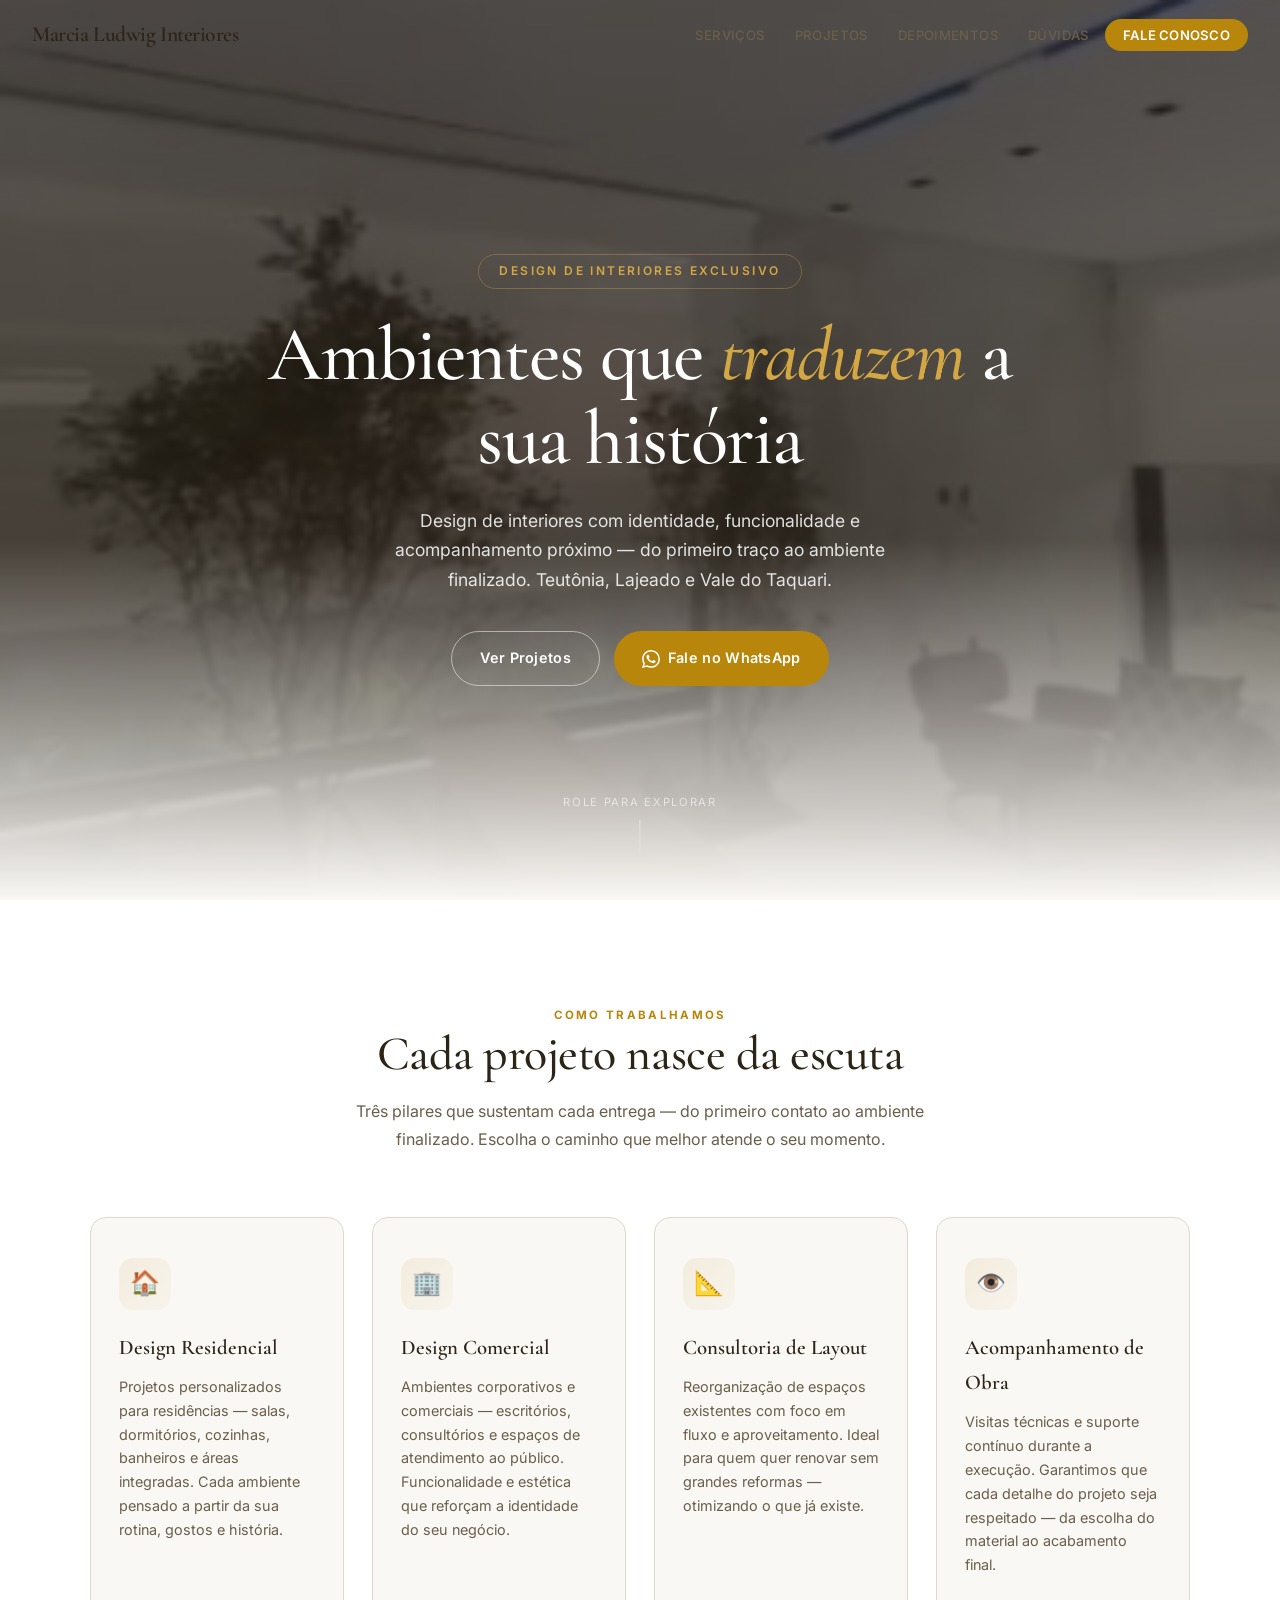
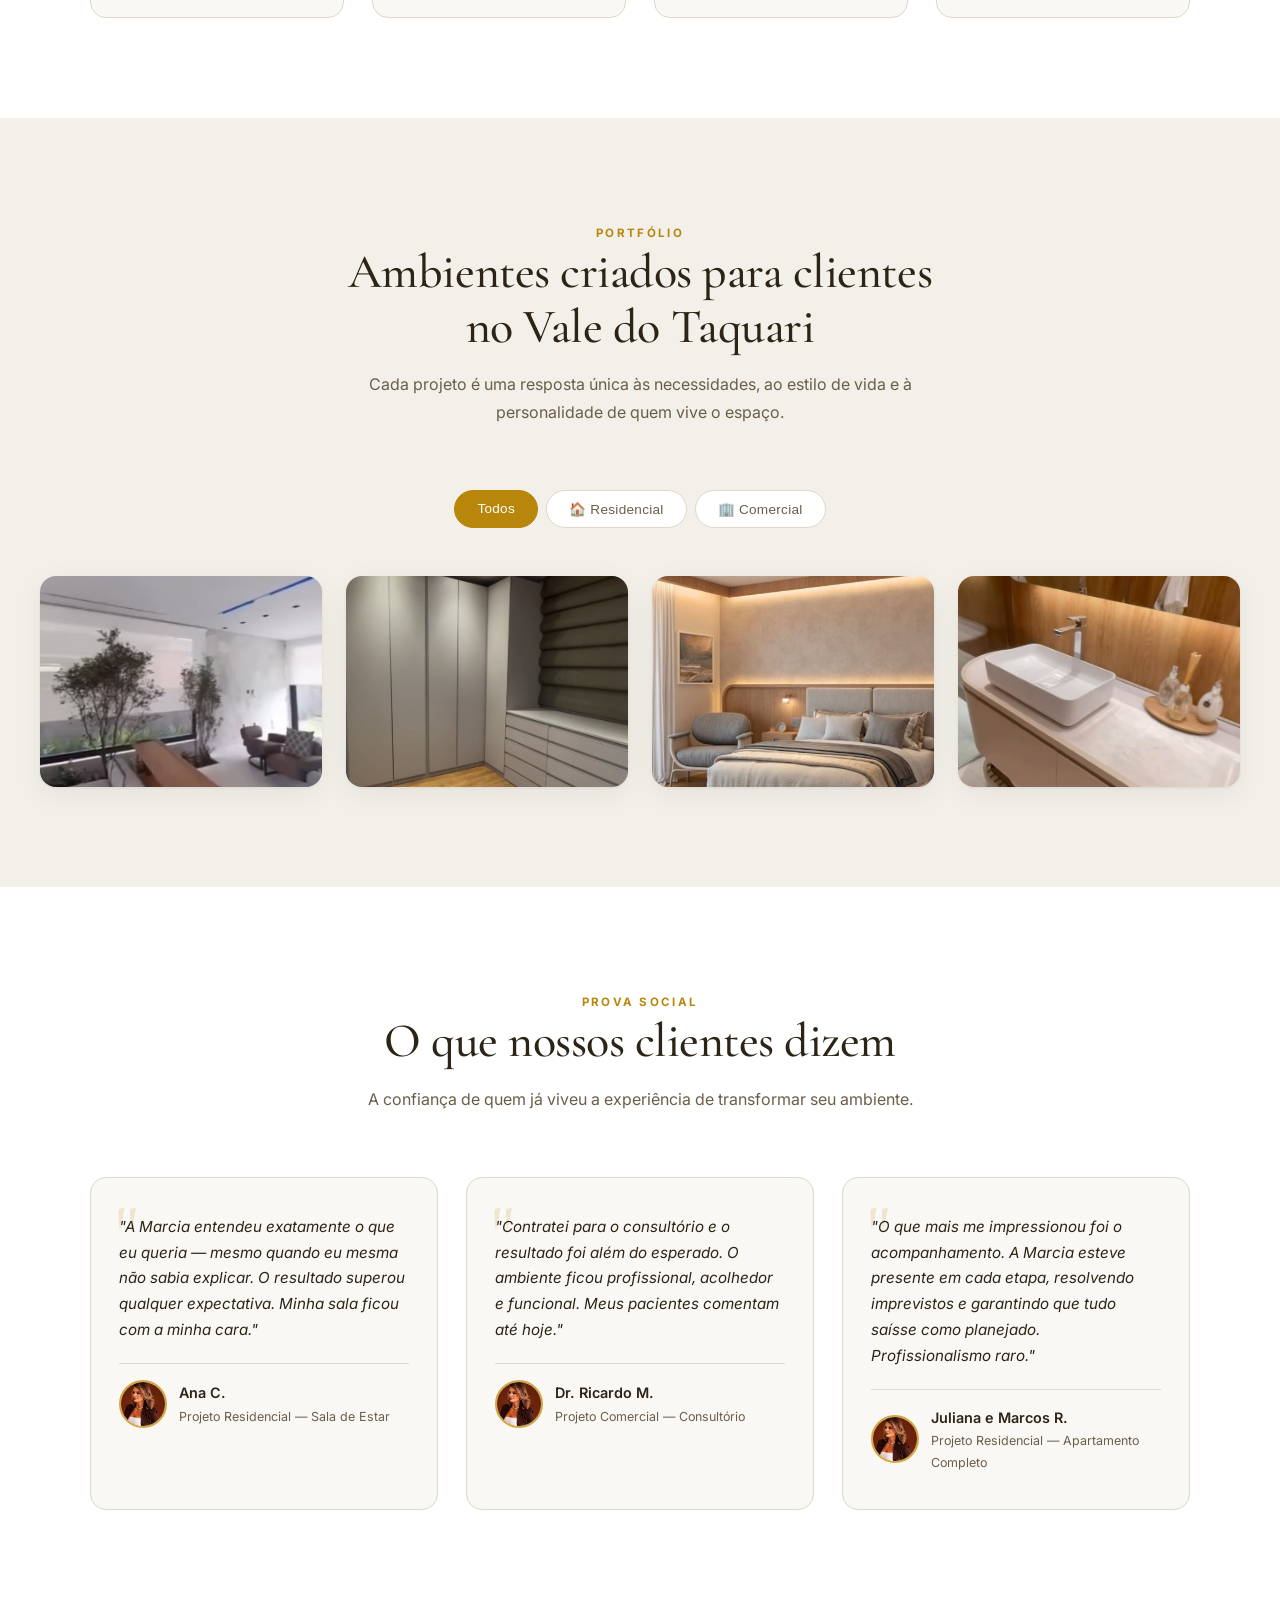
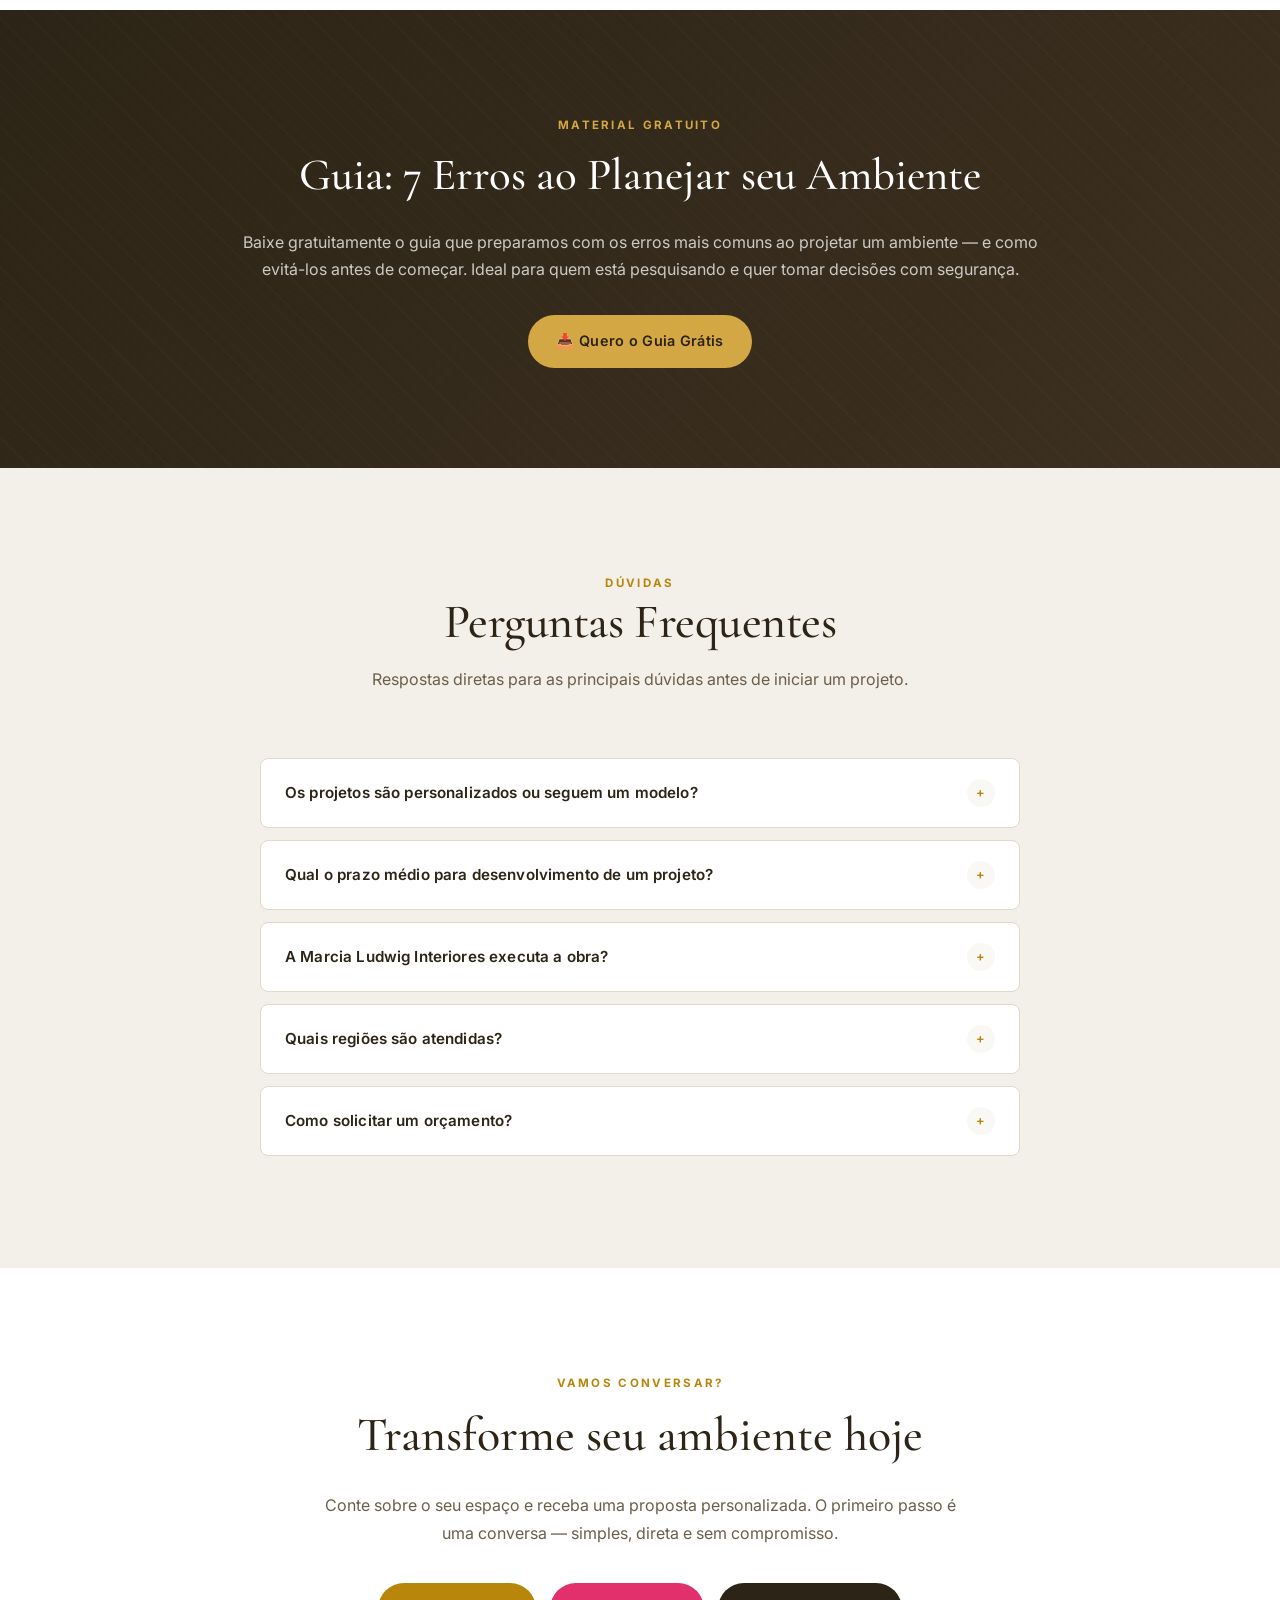
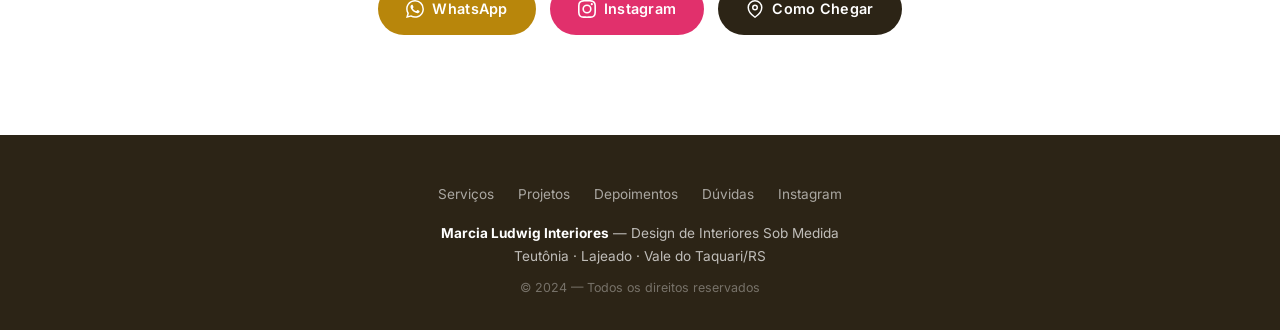
==== commit 8c20c309: "Update and rename index_Old.html to index.html" ====
--- a/index.html
+++ b/index.html
@@ -3,1416 +3,846 @@
 <head>
 <meta charset="UTF-8">
 <meta name="viewport" content="width=device-width, initial-scale=1.0">
-<title>Marcia Ludwig Interiores | Design de Interiores Sob Medida</title>
-<meta name="description" content="Especialistas em moveis planejados, decoracao de ambientes e design de interiores. Transformamos sua casa com projetos personalizados e funcionais. Atendimento em Teutonia, Lajeado e Vale do Taquari/RS.">
-<meta name="keywords" content="design de interiores, moveis planejados, decoracao, arquitetura de interiores, Teutonia, Lajeado, Vale do Taquari">
-<meta name="author" content="Marcia Ludwig Interiores">
+<title>Marcia Ludwig Interiores | Design de Interiores — Teutônia, Lajeado & Vale do Taquari</title>
+<meta name="description" content="Design de interiores residencial e comercial. Projetos sob medida com identidade, funcionalidade e acompanhamento completo. Teutônia, Lajeado e Vale do Taquari/RS.">
 <meta name="robots" content="index, follow">
 <link rel="canonical" href="https://edusidegum.github.io/marcialudwiginteriores/">
-<link rel="icon" type="image/svg+xml" href="data:image/svg+xml,<svg xmlns='http://www.w3.org/2000/svg' viewBox='0 0 32 32'><text y='28' font-size='28'>✦</text></svg>">
 
 <!-- Open Graph -->
 <meta property="og:type" content="website">
 <meta property="og:title" content="Marcia Ludwig Interiores | Design de Interiores Sob Medida">
-<meta property="og:description" content="Ambientes sob medida que traduzem a sua historia. Design de interiores com identidade, funcionalidade e acompanhamento proximo.">
+<meta property="og:description" content="Ambientes que traduzem sua história. Projetos de design de interiores com identidade própria. Teutônia, Lajeado e Vale do Taquari/RS.">
 <meta property="og:image" content="https://edusidegum.github.io/marcialudwiginteriores/assets/img/og-cover.jpg">
-<meta property="og:image:width" content="1200">
-<meta property="og:image:height" content="630">
 <meta property="og:url" content="https://edusidegum.github.io/marcialudwiginteriores/">
 <meta property="og:locale" content="pt_BR">
 <meta property="og:site_name" content="Marcia Ludwig Interiores">
 
+<meta name="author" content="e-Sid Tech">
+<meta name="generator" content="e-Sid Tech — Engenharia de Soluções Digitais">
+<link rel="author" href="https://edusidegum.github.io/edusidegum/sobre.html">
+
+
 <!-- Twitter Card -->
 <meta name="twitter:card" content="summary_large_image">
 <meta name="twitter:title" content="Marcia Ludwig Interiores | Design de Interiores Sob Medida">
-<meta name="twitter:description" content="Ambientes sob medida que traduzem a sua historia. Design de interiores com identidade e funcionalidade.">
+<meta name="twitter:description" content="Ambientes que traduzem sua história. Projetos de design de interiores com identidade própria.">
 <meta name="twitter:image" content="https://edusidegum.github.io/marcialudwiginteriores/assets/img/og-cover.jpg">
 
-<!-- Preload Critical Assets -->
-<link rel="preload" as="image" href="https://edusidegum.github.io/marcialudwiginteriores/assets/img/estar1.jpg" fetchpriority="high">
-<link rel="preconnect" href="https://edusidegum.github.io">
-
-<!-- Schema.org JSON-LD -->
+<!-- JSON-LD LocalBusiness Schema -->
 <script type="application/ld+json">
 {
   "@context": "https://schema.org",
-  "@type": "ProfessionalService",
+  "@type": "LocalBusiness",
   "name": "Marcia Ludwig Interiores",
-  "description": "Design de interiores sob medida com identidade, funcionalidade e acompanhamento proximo.",
+  "description": "Design de interiores sob medida com projetos residenciais e comerciais. Transformamos ambientes com identidade, funcionalidade e acompanhamento próximo.",
   "image": "https://edusidegum.github.io/marcialudwiginteriores/assets/img/og-cover.jpg",
   "url": "https://edusidegum.github.io/marcialudwiginteriores/",
   "telephone": "+5551993407905",
   "address": {
     "@type": "PostalAddress",
+    "addressLocality": "Teutônia",
     "addressRegion": "RS",
-    "addressLocality": "Teutonia",
     "addressCountry": "BR"
   },
-  "areaServed": ["Teutonia", "Lajeado", "Vale do Taquari"],
+  "areaServed": {
+    "@type": "GeoCircle",
+    "geoMidpoint": { "@type": "GeoCoordinates", "latitude": -29.448, "longitude": -51.806 },
+    "geoRadius": "60000"
+  },
   "sameAs": ["https://www.instagram.com/marcialudwiginteriores/"],
   "openingHoursSpecification": {
     "@type": "OpeningHoursSpecification",
-    "dayOfWeek": ["Monday", "Tuesday", "Wednesday", "Thursday", "Friday"],
+    "dayOfWeek": ["Monday","Tuesday","Wednesday","Thursday","Friday"],
     "opens": "09:00",
     "closes": "18:00"
+  },
+  "priceRange": "$$",
+  "hasOfferCatalog": {
+    "@type": "OfferCatalog",
+    "name": "Serviços",
+    "itemListElement": [
+      {
+        "@type": "Offer",
+        "itemOffered": { "@type": "Service", "name": "Design de Interiores Residencial", "description": "Projetos personalizados para residências — salas, dormitórios, cozinhas, banheiros e áreas integradas." }
+      },
+      {
+        "@type": "Offer",
+        "itemOffered": { "@type": "Service", "name": "Design de Interiores Comercial", "description": "Ambientes corporativos e comerciais — escritórios, consultórios e espaços de atendimento ao público." }
+      },
+      {
+        "@type": "Offer",
+        "itemOffered": { "@type": "Service", "name": "Consultoria de Layout e Aproveitamento", "description": "Reorganização de espaços existentes com otimização de fluxo e funcionalidade." }
+      },
+      {
+        "@type": "Offer",
+        "itemOffered": { "@type": "Service", "name": "Acompanhamento de Obra", "description": "Visitas técnicas e suporte contínuo para garantir que o projeto seja executado conforme planejado." }
+      }
+    ]
   }
 }
 </script>
+
+<!-- JSON-LD FAQ Schema -->
 <script type="application/ld+json">
 {
   "@context": "https://schema.org",
   "@type": "FAQPage",
   "mainEntity": [
-    {
-      "@type": "Question",
-      "name": "Os projetos sao personalizados ou seguem um modelo pre-definido?",
-      "acceptedAnswer": {
-        "@type": "Answer",
-        "text": "Cada projeto e 100% exclusivo. Nao trabalhamos com solucoes padronizadas. Tudo nasce da sua historia, gostos e rotina para criar ambientes unicos e pessoais."
-      }
-    },
-    {
-      "@type": "Question",
-      "name": "Qual o prazo medio para desenvolvimento de um projeto?",
-      "acceptedAnswer": {
-        "@type": "Answer",
-        "text": "O prazo e definido conforme a complexidade e escopo de cada projeto, sempre alinhado em contrato com transparencia. Voce sabe exatamente o que esperar desde o primeiro contato."
-      }
-    },
-    {
-      "@type": "Question",
-      "name": "A Marcia Ludwig Interiores executa a obra?",
-      "acceptedAnswer": {
-        "@type": "Answer",
-        "text": "Nosso foco e o projeto e o acompanhamento tecnico. Acompanhamos cada etapa — da concepcao ao acompanhamento de obra — com visitas tecnicas e suporte continuo por WhatsApp, garantindo que tudo saia conforme planejado."
-      }
-    },
-    {
-      "@type": "Question",
-      "name": "Quais regioes sao atendidas?",
-      "acceptedAnswer": {
-        "@type": "Answer",
-        "text": "Atendemos Teutonia, Lajeado e todo o Vale do Taquari/RS com atendimento presencial. Para outras localidades, consulte disponibilidade."
-      }
-    },
-    {
-      "@type": "Question",
-      "name": "Como solicitar um orcamento?",
-      "acceptedAnswer": {
-        "@type": "Answer",
-        "text": "E simples: clique no botao de WhatsApp e fale diretamente conosco. Entendemos suas necessidades, explicamos o processo e enviamos uma proposta personalizada para seu espaco."
-      }
-    }
+    { "@type": "Question", "name": "Os projetos são personalizados?", "acceptedAnswer": { "@type": "Answer", "text": "Cada projeto é 100% exclusivo. Não trabalhamos com soluções padronizadas. Tudo nasce da sua história, gostos e rotina." } },
+    { "@type": "Question", "name": "Qual o prazo médio para desenvolvimento de um projeto?", "acceptedAnswer": { "@type": "Answer", "text": "O prazo é definido conforme a complexidade e escopo, sempre alinhado em contrato com total transparência." } },
+    { "@type": "Question", "name": "A Marcia Ludwig Interiores executa a obra?", "acceptedAnswer": { "@type": "Answer", "text": "Nosso foco é o projeto e o acompanhamento técnico da execução, com visitas técnicas e suporte contínuo por WhatsApp." } },
+    { "@type": "Question", "name": "Quais regiões são atendidas?", "acceptedAnswer": { "@type": "Answer", "text": "Atendemos presencialmente Teutônia, Lajeado e todo o Vale do Taquari/RS. Para outras localidades, consulte disponibilidade." } },
+    { "@type": "Question", "name": "Como solicitar um orçamento?", "acceptedAnswer": { "@type": "Answer", "text": "Clique em qualquer botão de WhatsApp e fale diretamente conosco. Entendemos suas necessidades e enviamos uma proposta personalizada." } }
   ]
 }
 </script>
-<script type="application/ld+json">
-{
-  "@context": "https://schema.org",
-  "@type": "WebSite",
-  "url": "https://edusidegum.github.io/marcialudwiginteriores/",
-  "potentialAction": {
-    "@type": "SearchAction",
-    "target": "https://edusidegum.github.io/marcialudwiginteriores/?s={search_term_string}",
-    "query-input": "required name=search_term_string"
-  }
-}
-</script>
+
+<!-- Google Fonts -->
+<link rel="preconnect" href="https://fonts.googleapis.com">
+<link rel="preconnect" href="https://fonts.gstatic.com" crossorigin>
+<link href="https://fonts.googleapis.com/css2?family=Cormorant+Garamond:ital,wght@0,400;0,500;0,600;0,700;1,400;1,500&family=Inter:wght@300;400;500;600;700&display=swap" rel="stylesheet">
 
 <style>
-/* ============================================================
-   DESIGN TOKENS — Marcia Ludwig Interiores
-   ============================================================ */
-:root {
-  /* Palette */
-  --color-bg:            #faf9f6;
-  --color-surface:       #ffffff;
-  --color-text:          #2d2a26;
-  --color-text-muted:    #6b6560;
-  --color-text-inverse:  #faf9f6;
-  --color-accent:        #9b8a7a;
-  --color-accent-deep:   #5c4e3e;
-  --color-accent-light:  #e8e2db;
-  --color-accent-wash:   #f5f1ec;
-  --color-border:        #e0dbd5;
-  --color-border-light:  #ede8e3;
-  --color-success:       #5a8a6a;
-  --color-overlay:       rgba(45, 42, 38, 0.55);
-
-  /* Typography */
-  --font-display:  'Georgia', 'Times New Roman', serif;
-  --font-body:     'Inter', -apple-system, BlinkMacSystemFont, 'Segoe UI', system-ui, sans-serif;
-  --font-mono:     'SFMono-Regular', Consolas, 'Liberation Mono', monospace;
-
-  --text-xs:    0.75rem;
-  --text-sm:    0.875rem;
-  --text-base:  1rem;
-  --text-lg:    1.125rem;
-  --text-xl:    1.25rem;
-  --text-2xl:   1.5rem;
-  --text-3xl:   2rem;
-  --text-4xl:   2.5rem;
-  --text-5xl:   3.5rem;
-
-  --leading-relaxed: 1.75;
-  --leading-snug:    1.4;
-  --leading-tight:   1.15;
-
-  --tracking-tight:  -0.02em;
-  --tracking-wide:   0.04em;
-  --tracking-wider:  0.08em;
-
-  /* Spacing scale */
-  --space-1:  0.25rem;
-  --space-2:  0.5rem;
-  --space-3:  0.75rem;
-  --space-4:  1rem;
-  --space-5:  1.25rem;
-  --space-6:  1.5rem;
-  --space-8:  2rem;
-  --space-10: 2.5rem;
-  --space-12: 3rem;
-  --space-16: 4rem;
-  --space-20: 5rem;
-  --space-24: 6rem;
-
-  /* Radii */
-  --radius-sm:  4px;
-  --radius-md:  8px;
-  --radius-lg:  12px;
-  --radius-xl:  16px;
-  --radius-2xl: 24px;
-  --radius-full: 9999px;
-
-  /* Shadows */
-  --shadow-sm:  0 1px 3px rgba(45, 42, 38, 0.06);
-  --shadow-md:  0 4px 16px rgba(45, 42, 38, 0.07);
-  --shadow-lg:  0 12px 40px rgba(45, 42, 38, 0.09);
-  --shadow-xl:  0 24px 64px rgba(45, 42, 38, 0.12);
-  --shadow-focus: 0 0 0 3px rgba(155, 138, 122, 0.35);
-
-  /* Transitions */
-  --ease-out-expo: cubic-bezier(0.16, 1, 0.3, 1);
-  --ease-out-quint: cubic-bezier(0.22, 1, 0.36, 1);
-  --duration-fast: 180ms;
-  --duration-base: 350ms;
-  --duration-slow: 600ms;
-  --duration-glacial: 900ms;
-
-  /* Layout */
-  --max-width: 1200px;
-  --header-height: 5rem;
-}
-
-/* ============================================================
-   RESET & BASE
-   ============================================================ */
-*,
-*::before,
-*::after { box-sizing: border-box; margin: 0; padding: 0; }
-
-html {
-  scroll-behavior: smooth;
-  -webkit-text-size-adjust: 100%;
-  text-size-adjust: 100%;
-}
-
-body {
-  font-family: var(--font-body);
-  font-size: var(--text-base);
-  line-height: var(--leading-relaxed);
-  color: var(--color-text);
-  background: var(--color-bg);
-  -webkit-font-smoothing: antialiased;
-  -moz-osx-font-smoothing: grayscale;
-  overflow-x: hidden;
-}
-
-@media (prefers-reduced-motion: reduce) {
-  *, *::before, *::after {
-    animation-duration: 0.01ms !important;
-    animation-iteration-count: 1 !important;
-    transition-duration: 0.01ms !important;
-    scroll-behavior: auto !important;
-  }
-}
-
-::selection {
-  background: var(--color-accent-light);
-  color: var(--color-accent-deep);
-}
-
-img, picture, video, canvas, svg {
-  display: block;
-  max-width: 100%;
-  height: auto;
-}
-
-a {
-  color: var(--color-accent-deep);
-  text-decoration: none;
-  transition: color var(--duration-fast) var(--ease-out-quint);
-}
-a:hover { color: var(--color-text); }
-
-button {
-  font-family: inherit;
-  cursor: pointer;
-}
-
-ul, ol { list-style: none; }
-
-/* Focus visible ring */
-:focus-visible {
-  outline: 2px solid var(--color-accent);
-  outline-offset: 3px;
-  border-radius: var(--radius-sm);
-}
-
-/* sr-only */
-.sr-only {
-  position: absolute;
-  width: 1px; height: 1px;
-  padding: 0; margin: -1px;
-  overflow: hidden;
-  clip: rect(0, 0, 0, 0);
-  white-space: nowrap;
-  border: 0;
-}
-
-/* ============================================================
-   TYPOGRAPHY
-   ============================================================ */
-h1, h2, h3, h4 { font-weight: 400; line-height: var(--leading-tight); }
-h1 { font-family: var(--font-display); font-size: var(--text-5xl); letter-spacing: var(--tracking-tight); }
-h2 { font-family: var(--font-display); font-size: var(--text-3xl); letter-spacing: var(--tracking-tight); }
-h3 { font-family: var(--font-display); font-size: var(--text-xl); }
-h4 { font-size: var(--text-lg); font-weight: 500; }
-
-@media (max-width: 767px) {
-  h1 { font-size: var(--text-3xl); }
-  h2 { font-size: var(--text-2xl); }
-}
-
-/* ============================================================
-   UTILITIES
-   ============================================================ */
-.container {
-  width: 100%;
-  max-width: var(--max-width);
-  margin-inline: auto;
-  padding-inline: var(--space-6);
-}
-
-@media (min-width: 768px) {
-  .container { padding-inline: var(--space-8); }
-}
-
-@media (min-width: 1024px) {
-  .container { padding-inline: var(--space-12); }
-}
-
-/* ============================================================
-   HEADER / NAV
-   ============================================================ */
-.header {
-  position: fixed;
-  top: 0; left: 0; right: 0;
-  z-index: 100;
-  height: var(--header-height);
-  transition: background var(--duration-base) var(--ease-out-quint),
-              box-shadow var(--duration-base) var(--ease-out-quint),
-              transform var(--duration-base) var(--ease-out-quint);
-}
-.header--scrolled {
-  background: rgba(250, 249, 246, 0.92);
-  backdrop-filter: blur(16px);
-  -webkit-backdrop-filter: blur(16px);
-  box-shadow: var(--shadow-sm);
-}
-.header__inner {
-  display: flex;
-  align-items: center;
-  justify-content: space-between;
-  height: var(--header-height);
-  max-width: var(--max-width);
-  margin-inline: auto;
-  padding-inline: var(--space-6);
-}
-.header__logo {
-  font-family: var(--font-display);
-  font-size: var(--text-lg);
-  letter-spacing: var(--tracking-wide);
-  color: var(--color-text);
-  text-transform: uppercase;
-}
-.header__cta {
-  display: inline-flex;
-  align-items: center;
-  gap: var(--space-2);
-  padding: var(--space-3) var(--space-5);
-  background: var(--color-accent-deep);
-  color: var(--color-text-inverse);
-  border-radius: var(--radius-full);
-  font-size: var(--text-sm);
-  font-weight: 500;
-  letter-spacing: var(--tracking-wide);
-  text-transform: uppercase;
-  transition: background var(--duration-fast) var(--ease-out-quint),
-              transform var(--duration-fast) var(--ease-out-quint);
-}
-.header__cta:hover,
-.header__cta:focus-visible {
-  background: var(--color-text);
-  color: var(--color-text-inverse);
-  transform: translateY(-1px);
-}
-
-@media (min-width: 768px) {
-  .header__inner { padding-inline: var(--space-8); }
-  .header__logo { font-size: var(--text-xl); }
-}
-
-@media (min-width: 1024px) {
-  .header__inner { padding-inline: var(--space-12); }
-}
-
-/* ============================================================
-   HERO SECTION
-   ============================================================ */
-.hero {
-  position: relative;
-  display: grid;
-  grid-template-columns: 1fr;
-  min-height: 100vh;
-  min-height: 100dvh;
-  overflow: hidden;
-}
-
-@media (min-width: 768px) {
-  .hero { grid-template-columns: 1fr 1fr; }
-}
-
-.hero__image {
-  position: relative;
-  order: 1;
-  height: 50vh;
-  min-height: 420px;
-  overflow: hidden;
-}
-.hero__image img {
-  position: absolute;
-  inset: 0;
-  width: 100%;
-  height: 100%;
-  object-fit: cover;
-  object-position: center;
-}
-.hero__image::after {
-  content: '';
-  position: absolute;
-  inset: 0;
-  background: linear-gradient(to top, rgba(45,42,38,0.25) 0%, transparent 40%);
-}
-@media (min-width: 768px) {
-  .hero__image {
-    order: 2;
-    height: 100vh;
-    height: 100dvh;
-    min-height: 0;
-  }
-  .hero__image::after {
-    background: linear-gradient(to left, rgba(45,42,38,0.15) 0%, transparent 30%);
-  }
-}
-
-.hero__content {
-  order: 2;
-  display: flex;
-  flex-direction: column;
-  justify-content: center;
-  padding: var(--space-12) var(--space-6) var(--space-16);
-  z-index: 2;
-}
-@media (min-width: 768px) {
-  .hero__content {
-    order: 1;
-    padding: var(--space-24) var(--space-8) var(--space-24) var(--space-8);
-  }
-}
-@media (min-width: 1024px) {
-  .hero__content { padding: var(--space-24) var(--space-12) var(--space-24) var(--space-16); }
-}
-
-.hero__eyebrow {
-  display: inline-block;
-  font-size: var(--text-xs);
-  font-weight: 500;
-  letter-spacing: var(--tracking-wider);
-  text-transform: uppercase;
-  color: var(--color-accent);
-  margin-bottom: var(--space-4);
-}
-
-.hero__title {
-  font-family: var(--font-display);
-  font-size: clamp(2rem, 5vw, 3.5rem);
-  line-height: var(--leading-tight);
-  letter-spacing: var(--tracking-tight);
-  color: var(--color-text);
-  margin-bottom: var(--space-5);
-}
-
-.hero__subtitle {
-  font-size: var(--text-lg);
-  line-height: var(--leading-relaxed);
-  color: var(--color-text-muted);
-  max-width: 44ch;
-  margin-bottom: var(--space-8);
-}
-
-.hero__actions {
-  display: flex;
-  flex-wrap: wrap;
-  gap: var(--space-4);
-}
-
-.btn {
-  display: inline-flex;
-  align-items: center;
-  gap: var(--space-2);
-  padding: var(--space-4) var(--space-8);
-  border-radius: var(--radius-full);
-  font-size: var(--text-sm);
-  font-weight: 500;
-  letter-spacing: var(--tracking-wide);
-  text-transform: uppercase;
-  border: none;
-  transition: all var(--duration-fast) var(--ease-out-quint);
-  white-space: nowrap;
-}
-.btn--primary {
-  background: var(--color-accent-deep);
-  color: var(--color-text-inverse);
-}
-.btn--primary:hover,
-.btn--primary:focus-visible {
-  background: var(--color-text);
-  color: var(--color-text-inverse);
-  transform: translateY(-1px);
-  box-shadow: var(--shadow-md);
-}
-.btn--secondary {
-  background: transparent;
-  color: var(--color-text);
-  border: 1px solid var(--color-border);
-}
-.btn--secondary:hover,
-.btn--secondary:focus-visible {
-  border-color: var(--color-text);
-  background: var(--color-text);
-  color: var(--color-text-inverse);
-}
-
-/* ============================================================
-   SECTION SHARED
-   ============================================================ */
-.section {
-  padding-block: var(--space-20);
-}
-@media (min-width: 768px) {
-  .section { padding-block: var(--space-24); }
-}
-
-.section__eyebrow {
-  display: inline-block;
-  font-size: var(--text-xs);
-  font-weight: 500;
-  letter-spacing: var(--tracking-wider);
-  text-transform: uppercase;
-  color: var(--color-accent);
-  margin-bottom: var(--space-3);
-}
-
-.section__title {
-  font-family: var(--font-display);
-  font-size: var(--text-3xl);
-  letter-spacing: var(--tracking-tight);
-  color: var(--color-text);
-  margin-bottom: var(--space-4);
-}
-@media (min-width: 768px) {
-  .section__title { font-size: var(--text-4xl); }
-}
-
-.section__lead {
-  font-size: var(--text-lg);
-  color: var(--color-text-muted);
-  max-width: 56ch;
-  margin-bottom: var(--space-10);
-}
-
-/* ============================================================
-   HOW WE WORK — Bento Grid
-   ============================================================ */
-.process-grid {
-  display: grid;
-  grid-template-columns: 1fr;
-  gap: var(--space-6);
-}
-
-@media (min-width: 640px) {
-  .process-grid { grid-template-columns: repeat(2, 1fr); }
-}
-
-@media (min-width: 1024px) {
-  .process-grid { grid-template-columns: repeat(3, 1fr); }
-}
-
-.process-card {
-  position: relative;
-  background: var(--color-surface);
-  border: 1px solid var(--color-border-light);
-  border-radius: var(--radius-xl);
-  padding: var(--space-10) var(--space-8);
-  transition: transform var(--duration-base) var(--ease-out-quint),
-              box-shadow var(--duration-base) var(--ease-out-quint),
-              border-color var(--duration-base) var(--ease-out-quint);
-}
-.process-card:hover {
-  transform: translateY(-4px);
-  box-shadow: var(--shadow-lg);
-  border-color: var(--color-accent-light);
-}
-
-.process-card__index {
-  font-family: var(--font-display);
-  font-size: 3rem;
-  color: var(--color-accent-light);
-  line-height: 1;
-  margin-bottom: var(--space-3);
-}
-
-.process-card__title {
-  font-family: var(--font-display);
-  font-size: var(--text-xl);
-  margin-bottom: var(--space-3);
-  color: var(--color-text);
-}
-
-.process-card__desc {
-  color: var(--color-text-muted);
-  line-height: var(--leading-relaxed);
-}
-
-/* ============================================================
-   PROJECTS — Bento Gallery
-   ============================================================ */
-.projects-grid {
-  display: grid;
-  grid-template-columns: 1fr;
-  gap: var(--space-4);
-  grid-auto-rows: 320px;
-}
-
-@media (min-width: 640px) {
-  .projects-grid {
-    grid-template-columns: repeat(2, 1fr);
-    gap: var(--space-6);
-  }
-}
-
-@media (min-width: 1024px) {
-  .projects-grid {
-    grid-template-columns: repeat(4, 1fr);
-    grid-template-rows: 360px 360px;
-    gap: var(--space-6);
-  }
-}
-
-.project-card {
-  position: relative;
-  border-radius: var(--radius-xl);
-  overflow: hidden;
-  cursor: pointer;
-  isolation: isolate;
-}
-.project-card img {
-  width: 100%;
-  height: 100%;
-  object-fit: cover;
-  object-position: center;
-  transition: transform var(--duration-slow) var(--ease-out-expo);
-}
-.project-card:hover img { transform: scale(1.04); }
-.project-card::after {
-  content: '';
-  position: absolute;
-  inset: 0;
-  background: linear-gradient(to top, rgba(45,42,38,0.45) 0%, transparent 50%);
-  opacity: 0;
-  transition: opacity var(--duration-base) var(--ease-out-quint);
-}
-.project-card:hover::after { opacity: 1; }
-
-.project-card__label {
-  position: absolute;
-  bottom: var(--space-6);
-  left: var(--space-6);
-  z-index: 3;
-  font-family: var(--font-display);
-  font-size: var(--text-lg);
-  color: #fff;
-  opacity: 0;
-  transform: translateY(8px);
-  transition: opacity var(--duration-base) var(--ease-out-quint),
-              transform var(--duration-base) var(--ease-out-quint);
-}
-.project-card:hover .project-card__label {
-  opacity: 1;
-  transform: translateY(0);
-}
-
-/* Bento spans */
-@media (min-width: 1024px) {
-  .project-card--span-2 { grid-column: span 2; }
-  .project-card--span-2-row { grid-column: span 2; grid-row: span 2; }
-}
-
-/* ============================================================
-   INSTAGRAM / SOCIAL PROOF
-   ============================================================ */
-.instagram-block {
-  display: grid;
-  grid-template-columns: 1fr;
-  background: var(--color-surface);
-  border: 1px solid var(--color-border-light);
-  border-radius: var(--radius-2xl);
-  overflow: hidden;
-}
-
-@media (min-width: 768px) {
-  .instagram-block { grid-template-columns: 1fr 1fr; }
-}
-
-.instagram-block__media {
-  position: relative;
-  aspect-ratio: 1;
-  overflow: hidden;
-}
-.instagram-block__media img {
-  width: 100%;
-  height: 100%;
-  object-fit: cover;
-  transition: transform var(--duration-slow) var(--ease-out-expo);
-}
-.instagram-block:hover .instagram-block__media img { transform: scale(1.03); }
-
-.instagram-block__body {
-  display: flex;
-  flex-direction: column;
-  justify-content: center;
-  padding: var(--space-10);
-}
-
-.instagram-block__handle {
-  font-size: var(--text-sm);
-  font-weight: 500;
-  letter-spacing: var(--tracking-wide);
-  color: var(--color-accent);
-  text-transform: uppercase;
-  margin-bottom: var(--space-2);
-}
-
-.instagram-block__title {
-  font-family: var(--font-display);
-  font-size: var(--text-2xl);
-  margin-bottom: var(--space-3);
-}
-
-.instagram-block__desc {
-  color: var(--color-text-muted);
-  line-height: var(--leading-relaxed);
-  margin-bottom: var(--space-6);
-}
-
-/* ============================================================
-   FAQ
-   ============================================================ */
-.faq {
-  background: var(--color-surface);
-  border-top: 1px solid var(--color-border-light);
-  border-bottom: 1px solid var(--color-border-light);
-}
-
-.faq__list {
-  max-width: 780px;
-  margin-inline: auto;
-}
-
-details.faq__item {
-  border-bottom: 1px solid var(--color-border-light);
-}
-details.faq__item:last-child { border-bottom: none; }
-
-.faq__item summary {
-  display: flex;
-  align-items: center;
-  justify-content: space-between;
-  gap: var(--space-4);
-  padding: var(--space-6) 0;
-  font-size: var(--text-lg);
-  font-weight: 500;
-  cursor: pointer;
-  user-select: none;
-  list-style: none;
-  transition: color var(--duration-fast) var(--ease-out-quint);
-}
-.faq__item summary::-webkit-details-marker { display: none; }
-.faq__item summary:hover { color: var(--color-accent-deep); }
-
-.faq__icon {
-  flex-shrink: 0;
-  width: 28px;
-  height: 28px;
-  border-radius: var(--radius-full);
-  border: 1px solid var(--color-border);
-  display: flex;
-  align-items: center;
-  justify-content: center;
-  transition: background var(--duration-fast) var(--ease-out-quint),
-              border-color var(--duration-fast) var(--ease-out-quint),
-              transform var(--duration-base) var(--ease-out-quint);
-}
-.faq__icon::before,
-.faq__icon::after {
-  content: '';
-  position: absolute;
-  background: var(--color-text);
-  transition: transform var(--duration-base) var(--ease-out-quint);
-}
-.faq__icon::before {
-  width: 10px;
-  height: 1.5px;
-}
-.faq__icon::after {
-  width: 1.5px;
-  height: 10px;
-}
-.faq__item[open] .faq__icon {
-  background: var(--color-text);
-  border-color: var(--color-text);
-}
-.faq__item[open] .faq__icon::before,
-.faq__item[open] .faq__icon::after {
-  background: var(--color-surface);
-}
-.faq__item[open] .faq__icon::after {
-  transform: rotate(90deg);
-}
-
-.faq__item .faq__answer {
-  padding-bottom: var(--space-6);
-  color: var(--color-text-muted);
-  line-height: var(--leading-relaxed);
-}
-
-/* ============================================================
-   CTA / CONTACT
-   ============================================================ */
-.cta-block {
-  text-align: center;
-  max-width: 640px;
-  margin-inline: auto;
-}
-
-.cta-block__title {
-  font-family: var(--font-display);
-  font-size: var(--text-3xl);
-  margin-bottom: var(--space-4);
-}
-@media (min-width: 768px) {
-  .cta-block__title { font-size: var(--text-4xl); }
-}
-
-.cta-block__text {
-  font-size: var(--text-lg);
-  color: var(--color-text-muted);
-  margin-bottom: var(--space-8);
-  line-height: var(--leading-relaxed);
-}
-
-.cta-block__actions {
-  display: flex;
-  flex-wrap: wrap;
-  justify-content: center;
-  gap: var(--space-4);
-}
-
-/* ============================================================
-   FOOTER
-   ============================================================ */
-.footer {
-  background: var(--color-surface);
-  border-top: 1px solid var(--color-border-light);
-  padding-block: var(--space-10);
-}
-
-.footer__inner {
-  display: flex;
-  flex-direction: column;
-  gap: var(--space-8);
-  max-width: var(--max-width);
-  margin-inline: auto;
-  padding-inline: var(--space-6);
-}
-
-@media (min-width: 768px) {
-  .footer__inner {
-    flex-direction: row;
-    justify-content: space-between;
-    align-items: center;
-    padding-inline: var(--space-8);
-  }
-}
-
-@media (min-width: 1024px) {
-  .footer__inner { padding-inline: var(--space-12); }
-}
-
-.footer__legal {
-  display: flex;
-  flex-wrap: wrap;
-  gap: var(--space-4) var(--space-6);
-  font-size: var(--text-sm);
-  color: var(--color-text-muted);
-}
-.footer__legal a {
-  color: var(--color-text-muted);
-  text-decoration: underline;
-  text-underline-offset: 2px;
-}
-.footer__legal a:hover { color: var(--color-text); }
-
-.footer__copy {
-  font-size: var(--text-sm);
-  color: var(--color-text-muted);
-}
-
-.footer__credit {
-  font-size: var(--text-xs);
-  color: var(--color-border);
-}
-
-/* ============================================================
-   COOKIE BANNER (LGPD)
-   ============================================================ */
-.cookie-banner {
-  position: fixed;
-  bottom: var(--space-4);
-  left: 50%;
-  transform: translateX(-50%);
-  z-index: 200;
-  width: calc(100% - 2rem);
-  max-width: 480px;
-  background: var(--color-surface);
-  border: 1px solid var(--color-border);
-  border-radius: var(--radius-xl);
-  padding: var(--space-6);
-  box-shadow: var(--shadow-xl);
-  display: flex;
-  flex-direction: column;
-  gap: var(--space-4);
-  transition: opacity var(--duration-base) var(--ease-out-quint),
-              transform var(--duration-base) var(--ease-out-quint);
-}
-.cookie-banner--hidden {
-  opacity: 0;
-  transform: translateX(-50%) translateY(20px);
-  pointer-events: none;
-}
-.cookie-banner__text {
-  font-size: var(--text-sm);
-  color: var(--color-text-muted);
-  line-height: var(--leading-relaxed);
-}
-.cookie-banner__text a {
-  color: var(--color-accent-deep);
-  text-decoration: underline;
-  text-underline-offset: 2px;
-}
-.cookie-banner__accept {
-  display: inline-flex;
-  align-items: center;
-  justify-content: center;
-  padding: var(--space-3) var(--space-6);
-  background: var(--color-accent-deep);
-  color: var(--color-text-inverse);
-  border: none;
-  border-radius: var(--radius-full);
-  font-size: var(--text-sm);
-  font-weight: 500;
-  letter-spacing: var(--tracking-wide);
-  text-transform: uppercase;
-  transition: background var(--duration-fast) var(--ease-out-quint);
-  cursor: pointer;
-}
-.cookie-banner__accept:hover { background: var(--color-text); }
-
-/* ============================================================
-   WHATSAPP FLOATING
-   ============================================================ */
-.whatsapp-float {
-  position: fixed;
-  bottom: var(--space-6);
-  right: var(--space-6);
-  z-index: 150;
-  display: flex;
-  align-items: center;
-  justify-content: center;
-  width: 56px;
-  height: 56px;
-  border-radius: var(--radius-full);
-  background: #25D366;
-  box-shadow: 0 4px 24px rgba(37, 211, 102, 0.35);
-  transition: transform var(--duration-fast) var(--ease-out-quint),
-              box-shadow var(--duration-fast) var(--ease-out-quint);
-}
-.whatsapp-float:hover,
-.whatsapp-float:focus-visible {
-  transform: scale(1.08);
-  box-shadow: 0 8px 32px rgba(37, 211, 102, 0.45);
-}
-.whatsapp-float img {
-  width: 28px;
-  height: 28px;
-}
-
-/* ============================================================
-   ANIMATIONS — Intersection Observer
-   ============================================================ */
-.reveal {
-  opacity: 0;
-  transform: translateY(32px);
-  transition: opacity var(--duration-slow) var(--ease-out-quint),
-              transform var(--duration-slow) var(--ease-out-quint);
-}
-.reveal--visible {
-  opacity: 1;
-  transform: translateY(0);
-}
-
-.reveal--delay-1 { transition-delay: 80ms; }
-.reveal--delay-2 { transition-delay: 160ms; }
-.reveal--delay-3 { transition-delay: 240ms; }
-.reveal--delay-4 { transition-delay: 320ms; }
-
-/* Fade only (no translate) for cards inside bento */
-.reveal-fade {
-  opacity: 0;
-  transition: opacity var(--duration-slow) var(--ease-out-quint);
-}
-.reveal-fade--visible { opacity: 1; }
-.reveal-fade--d1 { transition-delay: 60ms; }
-.reveal-fade--d2 { transition-delay: 120ms; }
-.reveal-fade--d3 { transition-delay: 180ms; }
-.reveal-fade--d4 { transition-delay: 240ms; }
-
-/* ============================================================
-   RESPONSIVE FINE-TUNING
-   ============================================================ */
-@media (max-width: 639px) {
-  .hero__actions .btn { width: 100%; justify-content: center; }
-  .cta-block__actions .btn { width: 100%; justify-content: center; }
-  .section { padding-block: var(--space-16); }
-  .process-card { padding: var(--space-6); }
-}
+  :root {
+    --bg: #faf8f5;
+    --bg-alt: #f3efe9;
+    --text: #2c2416;
+    --text-soft: #6b5e4a;
+    --accent: #b8860b;
+    --accent-dark: #8b6508;
+    --accent-light: #d4a745;
+    --gold: #c9973a;
+    --warm: #e8d5b7;
+    --white: #ffffff;
+    --border: #e0d8c8;
+    --shadow: 0 1px 3px rgba(0,0,0,0.06), 0 8px 30px rgba(0,0,0,0.06);
+    --shadow-lg: 0 4px 16px rgba(0,0,0,0.08), 0 24px 60px rgba(0,0,0,0.08);
+    --radius: 8px;
+    --radius-lg: 16px;
+    --transition: 0.4s cubic-bezier(0.25, 0.46, 0.45, 0.94);
+  }
+
+  *, *::before, *::after { box-sizing: border-box; margin: 0; padding: 0; }
+
+  html {
+    scroll-behavior: smooth;
+    -webkit-font-smoothing: antialiased;
+    -moz-osx-font-smoothing: grayscale;
+  }
+
+  body {
+    font-family: 'Inter', -apple-system, BlinkMacSystemFont, sans-serif;
+    background: var(--bg);
+    color: var(--text);
+    line-height: 1.7;
+    overflow-x: hidden;
+  }
+
+  /* Skip link */
+  .skip-link {
+    position: absolute; top: -100px; left: 16px;
+    background: var(--accent); color: #fff; padding: 8px 16px;
+    border-radius: 4px; z-index: 1000; text-decoration: none; font-weight: 600;
+    transition: top 0.3s;
+  }
+  .skip-link:focus { top: 16px; }
+
+  /* ── NAV ── */
+  .nav {
+    position: fixed; top: 0; left: 0; right: 0; z-index: 900;
+    padding: 16px 0;
+    transition: all 0.4s cubic-bezier(0.25, 0.46, 0.45, 0.94);
+  }
+  .nav.scrolled {
+    background: rgba(250,248,245,0.92);
+    backdrop-filter: blur(20px);
+    -webkit-backdrop-filter: blur(20px);
+    box-shadow: 0 1px 0 var(--border);
+    padding: 10px 0;
+  }
+  .nav-inner {
+    max-width: 1280px; margin: 0 auto; padding: 0 32px;
+    display: flex; align-items: center; justify-content: space-between;
+  }
+  .nav-logo {
+    font-family: 'Cormorant Garamond', serif;
+    font-size: 1.35rem; font-weight: 600; color: var(--text);
+    letter-spacing: -0.02em; text-decoration: none;
+    transition: color 0.3s;
+  }
+  .nav-logo:hover { color: var(--accent); }
+  .nav-links {
+    display: flex; gap: 2px; list-style: none; align-items: center;
+  }
+  .nav-links a {
+    text-decoration: none; color: var(--text-soft);
+    font-size: 0.82rem; font-weight: 500; letter-spacing: 0.03em;
+    text-transform: uppercase; padding: 8px 14px; border-radius: 6px;
+    transition: all 0.3s;
+  }
+  .nav-links a:hover, .nav-links a.active { color: var(--accent); background: rgba(184,134,11,0.06); }
+  .nav-cta {
+    background: var(--accent) !important; color: #fff !important;
+    padding: 8px 18px !important; border-radius: 50px !important;
+    font-weight: 600 !important; letter-spacing: 0.02em !important;
+    transition: all 0.3s !important;
+  }
+  .nav-cta:hover { background: var(--accent-dark) !important; color: #fff !important; transform: translateY(-1px); box-shadow: 0 4px 12px rgba(184,134,11,0.3); }
+
+  /* Mobile nav */
+  .nav-toggle { display: none; background: none; border: none; cursor: pointer; padding: 8px; }
+  .nav-toggle span { display: block; width: 24px; height: 2px; background: var(--text); margin: 5px 0; transition: 0.3s; border-radius: 2px; }
+
+  @media (max-width: 860px) {
+    .nav-links { display: none; position: absolute; top: 100%; left: 0; right: 0; flex-direction: column; background: rgba(250,248,245,0.98); backdrop-filter: blur(20px); padding: 16px; gap: 4px; box-shadow: 0 4px 16px rgba(0,0,0,0.06); }
+    .nav-links.open { display: flex; }
+    .nav-toggle { display: block; }
+  }
+
+  /* ── HERO ── */
+  .hero {
+    position: relative; min-height: 100vh; display: flex; align-items: center;
+    overflow: hidden; padding: 120px 32px 80px;
+  }
+  .hero-bg {
+    position: absolute; inset: 0; z-index: 0;
+  }
+  .hero-bg img {
+    width: 100%; height: 100%; object-fit: cover;
+    filter: brightness(0.55);
+    animation: heroZoom 20s ease-in-out infinite alternate;
+  }
+  @keyframes heroZoom {
+    0% { transform: scale(1); }
+    100% { transform: scale(1.08); }
+  }
+  .hero-overlay {
+    position: absolute; inset: 0;
+    background: linear-gradient(180deg, rgba(44,36,22,0.3) 0%, rgba(44,36,22,0.55) 60%, var(--bg) 100%);
+    z-index: 1;
+  }
+  .hero-content {
+    position: relative; z-index: 2; max-width: 780px; margin: 0 auto;
+    text-align: center; color: #fff;
+  }
+  .hero-eyebrow {
+    display: inline-block; font-size: 0.75rem; font-weight: 600;
+    letter-spacing: 0.2em; text-transform: uppercase;
+    color: var(--accent-light); margin-bottom: 24px;
+    border: 1px solid rgba(212,167,69,0.35); padding: 6px 20px;
+    border-radius: 50px;
+  }
+  .hero h1 {
+    font-family: 'Cormorant Garamond', serif;
+    font-size: clamp(2.6rem, 6vw, 4.8rem);
+    font-weight: 500; line-height: 1.1; letter-spacing: -0.02em;
+    margin-bottom: 24px;
+  }
+  .hero h1 em { font-style: italic; color: var(--accent-light); }
+  .hero p {
+    font-size: 1.1rem; line-height: 1.7; color: rgba(255,255,255,0.85);
+    max-width: 560px; margin: 0 auto 36px;
+  }
+  .hero-actions { display: flex; gap: 14px; flex-wrap: wrap; justify-content: center; }
+  .btn {
+    display: inline-flex; align-items: center; gap: 8px;
+    padding: 14px 28px; border-radius: 50px; font-size: 0.9rem;
+    font-weight: 600; text-decoration: none; cursor: pointer;
+    transition: all 0.35s cubic-bezier(0.25, 0.46, 0.45, 0.94);
+    border: none; letter-spacing: 0.02em;
+  }
+  .btn-primary { background: var(--accent); color: #fff; }
+  .btn-primary:hover { background: var(--accent-dark); transform: translateY(-2px); box-shadow: 0 8px 24px rgba(184,134,11,0.35); }
+  .btn-outline { background: transparent; color: #fff; border: 1.5px solid rgba(255,255,255,0.5); }
+  .btn-outline:hover { background: rgba(255,255,255,0.1); border-color: #fff; transform: translateY(-2px); }
+
+  .scroll-indicator {
+    position: absolute; bottom: 40px; left: 50%; transform: translateX(-50%);
+    z-index: 2; display: flex; flex-direction: column; align-items: center; gap: 8px;
+    color: rgba(255,255,255,0.6); font-size: 0.7rem; letter-spacing: 0.15em; text-transform: uppercase;
+  }
+  .scroll-line {
+    width: 1px; height: 40px; background: linear-gradient(to bottom, rgba(255,255,255,0.5), transparent);
+    animation: scrollPulse 2s ease-in-out infinite;
+  }
+  @keyframes scrollPulse {
+    0%, 100% { opacity: 0.3; transform: scaleY(0.6); }
+    50% { opacity: 1; transform: scaleY(1); }
+  }
+
+  /* ── SECTIONS ── */
+  section {
+    padding: 100px 32px;
+  }
+  .section-header {
+    text-align: center; max-width: 640px; margin: 0 auto 64px;
+  }
+  .section-eyebrow {
+    font-size: 0.72rem; font-weight: 700; letter-spacing: 0.2em;
+    text-transform: uppercase; color: var(--accent); margin-bottom: 16px;
+  }
+  .section-header h2 {
+    font-family: 'Cormorant Garamond', serif;
+    font-size: clamp(2rem, 4vw, 3rem); font-weight: 500;
+    line-height: 1.15; letter-spacing: -0.01em; margin-bottom: 16px;
+  }
+  .section-header p {
+    color: var(--text-soft); font-size: 1rem; line-height: 1.7;
+  }
+
+  /* ── SERVIÇOS ── */
+  .servicos { background: var(--white); }
+  .servicos-grid {
+    max-width: 1100px; margin: 0 auto;
+    display: grid; grid-template-columns: repeat(auto-fit, minmax(250px, 1fr)); gap: 28px;
+  }
+  .servico-card {
+    background: var(--bg); border-radius: var(--radius-lg); padding: 40px 28px;
+    border: 1px solid var(--border); transition: all var(--transition); position: relative;
+    overflow: hidden;
+  }
+  .servico-card::before {
+    content: ''; position: absolute; top: 0; left: 0; width: 4px; height: 0;
+    background: var(--accent); transition: height 0.4s ease;
+  }
+  .servico-card:hover::before { height: 100%; }
+  .servico-card:hover { transform: translateY(-6px); box-shadow: var(--shadow-lg); border-color: transparent; }
+  .servico-icon {
+    width: 52px; height: 52px; border-radius: 14px; background: linear-gradient(135deg, rgba(184,134,11,0.1), rgba(212,167,69,0.05));
+    display: flex; align-items: center; justify-content: center; margin-bottom: 20px; font-size: 1.5rem;
+  }
+  .servico-card h3 {
+    font-family: 'Cormorant Garamond', serif; font-size: 1.3rem;
+    font-weight: 600; margin-bottom: 10px;
+  }
+  .servico-card p { color: var(--text-soft); font-size: 0.9rem; line-height: 1.65; }
+
+  /* ── PROJETOS ── */
+  .projetos { background: var(--bg-alt); }
+  .projeto-filters {
+    display: flex; gap: 8px; flex-wrap: wrap; justify-content: center; margin-bottom: 48px;
+  }
+  .projeto-filter {
+    padding: 10px 22px; border-radius: 50px; border: 1px solid var(--border);
+    background: var(--white); cursor: pointer; font-size: 0.85rem; font-weight: 500;
+    color: var(--text-soft); transition: all 0.3s; letter-spacing: 0.02em;
+  }
+  .projeto-filter:hover, .projeto-filter.active {
+    background: var(--accent); color: #fff; border-color: var(--accent);
+  }
+  .projetos-grid {
+    max-width: 1200px; margin: 0 auto;
+    display: grid; grid-template-columns: repeat(auto-fit, minmax(280px, 1fr)); gap: 24px;
+  }
+  .projeto-card {
+    position: relative; border-radius: var(--radius-lg); overflow: hidden;
+    cursor: pointer; aspect-ratio: 4/3;
+    box-shadow: var(--shadow); transition: all var(--transition);
+  }
+  .projeto-card:hover { transform: translateY(-4px); box-shadow: var(--shadow-lg); }
+  .projeto-card img {
+    width: 100%; height: 100%; object-fit: cover; transition: transform 0.6s ease;
+  }
+  .projeto-card:hover img { transform: scale(1.06); }
+  .projeto-card-overlay {
+    position: absolute; inset: 0;
+    background: linear-gradient(to top, rgba(44,36,22,0.75) 0%, rgba(44,36,22,0.1) 60%, transparent 100%);
+    display: flex; align-items: flex-end; padding: 24px;
+    opacity: 0; transition: opacity 0.4s;
+  }
+  .projeto-card:hover .projeto-card-overlay { opacity: 1; }
+  .projeto-card-overlay span {
+    color: #fff; font-family: 'Cormorant Garamond', serif;
+    font-size: 1.3rem; font-weight: 500; letter-spacing: 0.02em;
+  }
+  .projeto-card.hidden { display: none; }
+
+  /* ── DEPOIMENTOS ── */
+  .depoimentos { background: var(--white); }
+  .depoimentos-grid {
+    max-width: 1100px; margin: 0 auto;
+    display: grid; grid-template-columns: repeat(auto-fit, minmax(320px, 1fr)); gap: 28px;
+  }
+  .depoimento-card {
+    background: var(--bg); border-radius: var(--radius-lg); padding: 36px 28px;
+    border: 1px solid var(--border); position: relative;
+    transition: all var(--transition);
+  }
+  .depoimento-card:hover { transform: translateY(-4px); box-shadow: var(--shadow-lg); }
+  .depoimento-card::before {
+    content: '"'; position: absolute; top: 16px; left: 24px;
+    font-family: 'Cormorant Garamond', serif; font-size: 5rem; color: var(--accent);
+    opacity: 0.15; line-height: 1; pointer-events: none;
+  }
+  .depoimento-texto {
+    font-style: italic; color: var(--text); font-size: 0.95rem;
+    line-height: 1.7; margin-bottom: 20px; position: relative; z-index: 1;
+  }
+  .depoimento-autor {
+    display: flex; align-items: center; gap: 12px; border-top: 1px solid var(--border);
+    padding-top: 16px;
+  }
+  .depoimento-avatar {
+    width: 48px; height: 48px; border-radius: 50%; object-fit: cover;
+    border: 2px solid var(--accent-light);
+  }
+  .depoimento-nome { font-weight: 600; font-size: 0.9rem; }
+  .depoimento-projeto { font-size: 0.78rem; color: var(--text-soft); }
+
+  /* ── LEAD MAGNET ── */
+  .lead-magnet {
+    background: linear-gradient(135deg, var(--text) 0%, #3d3020 100%);
+    color: #fff; position: relative; overflow: hidden;
+  }
+  .lead-magnet::before {
+    content: ''; position: absolute; inset: 0; opacity: 0.04;
+    background: repeating-linear-gradient(45deg, transparent, transparent 10px, rgba(255,255,255,0.5) 10px, rgba(255,255,255,0.5) 11px);
+  }
+  .lead-inner {
+    max-width: 800px; margin: 0 auto; text-align: center; position: relative; z-index: 1;
+  }
+  .lead-inner h2 {
+    font-family: 'Cormorant Garamond', serif;
+    font-size: clamp(2rem, 4vw, 2.8rem); font-weight: 500; margin-bottom: 16px;
+  }
+  .lead-inner p { color: rgba(255,255,255,0.75); margin-bottom: 32px; line-height: 1.7; }
+  .lead-inner .btn-primary { background: var(--accent-light); color: var(--text); }
+  .lead-inner .btn-primary:hover { background: var(--gold); }
+
+  /* ── FAQ ── */
+  .faq { background: var(--bg-alt); }
+  .faq-list { max-width: 760px; margin: 0 auto; }
+  .faq-item {
+    background: var(--white); border-radius: var(--radius); margin-bottom: 12px;
+    border: 1px solid var(--border); overflow: hidden; transition: all 0.3s;
+  }
+  .faq-item:hover { border-color: var(--accent-light); }
+  .faq-question {
+    width: 100%; text-align: left; padding: 20px 24px; background: none;
+    border: none; cursor: pointer; font-size: 0.95rem; font-weight: 600;
+    color: var(--text); display: flex; align-items: center; justify-content: space-between;
+    gap: 16px; font-family: 'Inter', sans-serif; letter-spacing: 0.01em;
+  }
+  .faq-icon {
+    flex-shrink: 0; width: 28px; height: 28px; border-radius: 50%;
+    background: var(--bg); display: flex; align-items: center; justify-content: center;
+    transition: transform 0.3s, background 0.3s; font-size: 0.8rem; color: var(--accent);
+  }
+  .faq-item.open .faq-icon { transform: rotate(45deg); background: var(--accent); color: #fff; }
+  .faq-answer {
+    max-height: 0; overflow: hidden; transition: max-height 0.4s ease, padding 0.4s ease;
+    padding: 0 24px;
+  }
+  .faq-item.open .faq-answer { max-height: 300px; padding: 0 24px 20px; }
+  .faq-answer p { color: var(--text-soft); font-size: 0.9rem; line-height: 1.7; }
+
+  /* ── CTA FINAL ── */
+  .cta-final { background: var(--white); text-align: center; }
+  .cta-final-inner { max-width: 640px; margin: 0 auto; }
+  .cta-final-inner h2 {
+    font-family: 'Cormorant Garamond', serif;
+    font-size: clamp(2rem, 4vw, 3rem); margin-bottom: 16px; font-weight: 500;
+  }
+  .cta-final-inner p { color: var(--text-soft); margin-bottom: 36px; line-height: 1.7; }
+  .cta-buttons { display: flex; gap: 14px; flex-wrap: wrap; justify-content: center; }
+  .btn-instagram { background: #e1306c; color: #fff; }
+  .btn-instagram:hover { background: #c1275b; transform: translateY(-2px); box-shadow: 0 8px 24px rgba(225,48,108,0.3); }
+  .btn-directions { background: var(--text); color: #fff; }
+  .btn-directions:hover { background: #000; transform: translateY(-2px); box-shadow: 0 8px 24px rgba(0,0,0,0.25); }
+
+  /* ── FOOTER ── */
+  footer {
+    background: var(--text); color: rgba(255,255,255,0.7); padding: 48px 32px 32px;
+    text-align: center; font-size: 0.85rem;
+  }
+  footer strong { color: #fff; }
+  .footer-links { display: flex; gap: 24px; flex-wrap: wrap; justify-content: center; margin-bottom: 16px; }
+  .footer-links a { color: rgba(255,255,255,0.6); text-decoration: none; transition: color 0.3s; }
+  .footer-links a:hover { color: var(--accent-light); }
+
+  /* ── REVEAL ANIMATION ── */
+  .reveal { opacity: 0; transform: translateY(30px); transition: opacity 0.7s ease, transform 0.7s ease; }
+  .reveal.visible { opacity: 1; transform: translateY(0); }
+
+  /* ── RESPONSIVE ── */
+  @media (max-width: 640px) {
+    section { padding: 64px 20px; }
+    .hero { padding: 100px 20px 60px; min-height: 90vh; }
+    .hero-actions { flex-direction: column; align-items: center; }
+    .btn { width: 100%; justify-content: center; }
+    .servicos-grid, .depoimentos-grid { grid-template-columns: 1fr; }
+    .projetos-grid { grid-template-columns: 1fr; }
+    .cta-buttons { flex-direction: column; align-items: center; }
+  }
+
+  @media (prefers-reduced-motion: reduce) {
+    *, *::before, *::after { animation-duration: 0.01ms !important; animation-iteration-count: 1 !important; transition-duration: 0.01ms !important; }
+  }
 </style>
 </head>
 <body>
 
-<!-- ============================================================
-     HEADER
-     ============================================================ -->
-<header class="header" id="header" role="banner">
-  <div class="header__inner">
-    <a href="#" class="header__logo" aria-label="Marcia Ludwig Interiores — Pagina inicial">
-      Marcia Ludwig
-    </a>
-    <a href="https://wa.me/5551993407905?text=Vim_da_Pagina_Home" class="header__cta" target="_blank" rel="noopener noreferrer">
-      <svg width="16" height="16" viewBox="0 0 24 24" fill="currentColor" aria-hidden="true"><path d="M17.472 14.382c-.297-.149-1.758-.867-2.03-.967-.273-.099-.471-.148-.67.15-.197.297-.767.966-.94 1.164-.173.199-.347.223-.644.075-.297-.15-1.255-.463-2.39-1.475-.883-.788-1.48-1.761-1.653-2.059-.173-.297-.018-.458.13-.606.134-.133.298-.347.446-.52.149-.174.198-.298.298-.497.099-.198.05-.371-.025-.52-.075-.149-.669-1.612-.916-2.207-.242-.579-.487-.5-.669-.51-.173-.008-.371-.01-.57-.01-.198 0-.52.074-.792.372-.272.297-1.04 1.016-1.04 2.479 0 1.462 1.065 2.875 1.213 3.074.149.198 2.096 3.2 5.077 4.487.709.306 1.262.489 1.694.625.712.227 1.36.195 1.871.118.571-.085 1.758-.719 2.006-1.413.248-.694.248-1.289.173-1.413-.074-.124-.272-.198-.57-.347m-5.421 7.403h-.004a9.87 9.87 0 01-5.031-1.378l-.361-.214-3.741.982.998-3.648-.235-.374a9.86 9.86 0 01-1.51-5.26c.001-5.45 4.436-9.884 9.888-9.884 2.64 0 5.122 1.03 6.988 2.898a9.825 9.825 0 012.893 6.994c-.003 5.45-4.437 9.884-9.885 9.884m8.413-18.297A11.815 11.815 0 0012.05 0C5.495 0 .16 5.335.157 11.892c0 2.096.547 4.142 1.588 5.945L.057 24l6.305-1.654a11.882 11.882 0 005.683 1.448h.005c6.554 0 11.89-5.335 11.893-11.893a11.821 11.821 0 00-3.48-8.413z"/></svg>
-      WhatsApp
-    </a>
-  </div>
-</header>
-
-<!-- ============================================================
-     HERO
-     ============================================================ -->
-<main id="conteudo">
-<section class="hero" aria-labelledby="hero-title">
-  <div class="hero__image">
-    <img
-      src="https://edusidegum.github.io/marcialudwiginteriores/assets/img/estar1.jpg"
-      alt="Sala de estar projetada por Marcia Ludwig Interiores com design elegante e contemporaneo"
-      fetchpriority="high"
-      loading="eager"
-      width="960"
-      height="1200"
-    >
-  </div>
-  <div class="hero__content">
-    <span class="hero__eyebrow">Design de Interiores</span>
-    <h1 class="hero__title" id="hero-title">Ambientes sob medida que traduzem a sua historia</h1>
-    <p class="hero__subtitle">Design de interiores com identidade, funcionalidade e acompanhamento proximo do inicio ao fim do projeto. Atendimento em Teutonia, Lajeado e Vale do Taquari/RS.</p>
-    <div class="hero__actions">
-      <a href="#projetos" class="btn btn--secondary">Ver projetos</a>
-      <a href="https://wa.me/5551993407905?text=Vim_da_Pagina_Home" class="btn btn--primary" target="_blank" rel="noopener noreferrer">
-        <svg width="16" height="16" viewBox="0 0 24 24" fill="currentColor" aria-hidden="true"><path d="M17.472 14.382c-.297-.149-1.758-.867-2.03-.967-.273-.099-.471-.148-.67.15-.197.297-.767.966-.94 1.164-.173.199-.347.223-.644.075-.297-.15-1.255-.463-2.39-1.475-.883-.788-1.48-1.761-1.653-2.059-.173-.297-.018-.458.13-.606.134-.133.298-.347.446-.52.149-.174.198-.298.298-.497.099-.198.05-.371-.025-.52-.075-.149-.669-1.612-.916-2.207-.242-.579-.487-.5-.669-.51-.173-.008-.371-.01-.57-.01-.198 0-.52.074-.792.372-.272.297-1.04 1.016-1.04 2.479 0 1.462 1.065 2.875 1.213 3.074.149.198 2.096 3.2 5.077 4.487.709.306 1.262.489 1.694.625.712.227 1.36.195 1.871.118.571-.085 1.758-.719 2.006-1.413.248-.694.248-1.289.173-1.413-.074-.124-.272-.198-.57-.347m-5.421 7.403h-.004a9.87 9.87 0 01-5.031-1.378l-.361-.214-3.741.982.998-3.648-.235-.374a9.86 9.86 0 01-1.51-5.26c.001-5.45 4.436-9.884 9.888-9.884 2.64 0 5.122 1.03 6.988 2.898a9.825 9.825 0 012.893 6.994c-.003 5.45-4.437 9.884-9.885 9.884m8.413-18.297A11.815 11.815 0 0012.05 0C5.495 0 .16 5.335.157 11.892c0 2.096.547 4.142 1.588 5.945L.057 24l6.305-1.654a11.882 11.882 0 005.683 1.448h.005c6.554 0 11.89-5.335 11.893-11.893a11.821 11.821 0 00-3.48-8.413z"/></svg>
+<a href="#main" class="skip-link">Pular para o conteúdo</a>
+
+<!-- ─── NAV ─────────────────────────────────────────── -->
+<nav class="nav" id="nav" role="navigation" aria-label="Navegação principal">
+  <div class="nav-inner">
+    <a href="#" class="nav-logo" aria-label="Marcia Ludwig Interiores — Página inicial">Marcia Ludwig Interiores</a>
+    <button class="nav-toggle" id="navToggle" aria-label="Abrir menu" aria-expanded="false">
+      <span></span><span></span><span></span>
+    </button>
+    <ul class="nav-links" id="navLinks" role="menubar">
+      <li role="none"><a href="#servicos" role="menuitem">Serviços</a></li>
+      <li role="none"><a href="#projetos" role="menuitem">Projetos</a></li>
+      <li role="none"><a href="#depoimentos" role="menuitem">Depoimentos</a></li>
+      <li role="none"><a href="#faq" role="menuitem">Dúvidas</a></li>
+      <li role="none"><a href="#contato" class="nav-cta" role="menuitem">Fale Conosco</a></li>
+    </ul>
+  </div>
+</nav>
+
+<!-- ─── HERO ────────────────────────────────────────── -->
+<header class="hero" id="main">
+  <div class="hero-bg">
+    <img src="https://edusidegum.github.io/marcialudwiginteriores/assets/img/estar1.jpg"
+         alt="Sala de estar com design de interiores elegante — projeto Marcia Ludwig Interiores"
+         loading="eager" decoding="async">
+  </div>
+  <div class="hero-overlay"></div>
+  <div class="hero-content">
+    <span class="hero-eyebrow">Design de Interiores Exclusivo</span>
+    <h1>Ambientes que <em>traduzem</em> a sua história</h1>
+    <p>Design de interiores com identidade, funcionalidade e acompanhamento próximo — do primeiro traço ao ambiente finalizado. Teutônia, Lajeado e Vale do Taquari.</p>
+    <div class="hero-actions">
+      <a href="#projetos" class="btn btn-outline">Ver Projetos</a>
+      <a href="https://wa.me/5551993407905?text=Ol%C3%A1%20Marcia%2C%20encontrei%20sua%20p%C3%A1gina%20e%20gostaria%20de%20conversar%20sobre%20um%20projeto"
+         class="btn btn-primary" target="_blank" rel="noopener">
+        <svg width="18" height="18" viewBox="0 0 24 24" fill="currentColor"><path d="M17.472 14.382c-.297-.149-1.758-.867-2.03-.967-.273-.099-.471-.148-.67.15-.197.297-.767.966-.94 1.164-.173.199-.347.223-.644.075-.297-.15-1.255-.463-2.39-1.475-.883-.788-1.48-1.761-1.653-2.059-.173-.297-.018-.458.13-.606.134-.133.298-.347.446-.52.149-.174.198-.298.298-.497.099-.198.05-.371-.025-.52-.075-.149-.669-1.612-.916-2.207-.242-.579-.487-.5-.669-.51-.173-.008-.371-.01-.57-.01-.198 0-.52.074-.792.372-.272.297-1.04 1.016-1.04 2.479 0 1.462 1.065 2.875 1.213 3.074.149.198 2.096 3.2 5.077 4.487.709.306 1.262.489 1.694.625.712.227 1.36.195 1.871.118.571-.085 1.758-.719 2.006-1.413.248-.694.248-1.289.173-1.413-.074-.124-.272-.198-.57-.347m-5.421 7.403h-.004a9.87 9.87 0 01-5.031-1.378l-.361-.214-3.741.982.998-3.648-.235-.374a9.86 9.86 0 01-1.51-5.26c.001-5.45 4.436-9.884 9.888-9.884 2.64 0 5.122 1.03 6.988 2.898a9.825 9.825 0 012.893 6.994c-.003 5.45-4.437 9.884-9.885 9.884m8.413-18.297A11.815 11.815 0 0012.05 0C5.495 0 .16 5.335.157 11.892c0 2.096.547 4.142 1.588 5.945L.057 24l6.305-1.654a11.882 11.882 0 005.683 1.448h.005c6.554 0 11.89-5.335 11.893-11.893a11.821 11.821 0 00-3.48-8.413z"/></svg>
         Fale no WhatsApp
       </a>
     </div>
   </div>
+  <div class="scroll-indicator" aria-hidden="true">
+    <span>Role para explorar</span>
+    <div class="scroll-line"></div>
+  </div>
+</header>
+
+<!-- ─── SERVIÇOS ────────────────────────────────────── -->
+<section class="servicos reveal" id="servicos" aria-labelledby="servicos-title">
+  <div class="section-header">
+    <span class="section-eyebrow">Como Trabalhamos</span>
+    <h2 id="servicos-title">Cada projeto nasce da escuta</h2>
+    <p>Três pilares que sustentam cada entrega — do primeiro contato ao ambiente finalizado. Escolha o caminho que melhor atende o seu momento.</p>
+  </div>
+  <div class="servicos-grid">
+    <div class="servico-card">
+      <div class="servico-icon">🏠</div>
+      <h3>Design Residencial</h3>
+      <p>Projetos personalizados para residências — salas, dormitórios, cozinhas, banheiros e áreas integradas. Cada ambiente pensado a partir da sua rotina, gostos e história.</p>
+    </div>
+    <div class="servico-card">
+      <div class="servico-icon">🏢</div>
+      <h3>Design Comercial</h3>
+      <p>Ambientes corporativos e comerciais — escritórios, consultórios e espaços de atendimento ao público. Funcionalidade e estética que reforçam a identidade do seu negócio.</p>
+    </div>
+    <div class="servico-card">
+      <div class="servico-icon">📐</div>
+      <h3>Consultoria de Layout</h3>
+      <p>Reorganização de espaços existentes com foco em fluxo e aproveitamento. Ideal para quem quer renovar sem grandes reformas — otimizando o que já existe.</p>
+    </div>
+    <div class="servico-card">
+      <div class="servico-icon">👁️</div>
+      <h3>Acompanhamento de Obra</h3>
+      <p>Visitas técnicas e suporte contínuo durante a execução. Garantimos que cada detalhe do projeto seja respeitado — da escolha do material ao acabamento final.</p>
+    </div>
+  </div>
 </section>
 
-<!-- ============================================================
-     HOW WE WORK
-     ============================================================ -->
-<section class="section" aria-labelledby="process-title">
-  <div class="container">
-    <span class="section__eyebrow reveal">Como trabalhamos</span>
-    <h2 class="section__title reveal reveal--delay-1" id="process-title">Cada projeto nasce da escuta e do entendimento profundo de quem vai viver o espaco</h2>
-    <p class="section__lead reveal reveal--delay-1">Tres pilares que sustentam cada entrega, do primeiro contato ao ambiente finalizado.</p>
-
-    <div class="process-grid">
-      <article class="process-card reveal-fade reveal-fade--d1" aria-labelledby="card-1-title">
-        <div class="process-card__index" aria-hidden="true">01</div>
-        <h3 class="process-card__title" id="card-1-title">Identidade</h3>
-        <p class="process-card__desc">Cada projeto nasce a partir da sua historia, gostos e rotina para criar ambientes unicos e pessoais. Nao trabalhamos com solucoes padronizadas — cada escolha de material, cor e proporcao reflete quem voce e.</p>
-      </article>
-
-      <article class="process-card reveal-fade reveal-fade--d2" aria-labelledby="card-2-title">
-        <div class="process-card__index" aria-hidden="true">02</div>
-        <h3 class="process-card__title" id="card-2-title">Funcionalidade</h3>
-        <p class="process-card__desc">Estetica e pratica caminham juntas, com solucoes que facilitam o dia a dia sem abrir mao do conforto. Cada ambiente e pensado para funcionar tao bem quanto impressiona.</p>
-      </article>
-
-      <article class="process-card reveal-fade reveal-fade--d3" aria-labelledby="card-3-title">
-        <div class="process-card__index" aria-hidden="true">03</div>
-        <h3 class="process-card__title" id="card-3-title">Acompanhamento</h3>
-        <p class="process-card__desc">Do briefing a entrega final, voce e acompanhado em cada etapa — da concepcao ao acompanhamento de obra. Suporte continuo e disponibilidade real fazem parte do processo.</p>
-      </article>
+<!-- ─── PROJETOS ────────────────────────────────────── -->
+<section class="projetos reveal" id="projetos" aria-labelledby="projetos-title">
+  <div class="section-header">
+    <span class="section-eyebrow">Portfólio</span>
+    <h2 id="projetos-title">Ambientes criados para clientes no Vale do Taquari</h2>
+    <p>Cada projeto é uma resposta única às necessidades, ao estilo de vida e à personalidade de quem vive o espaço.</p>
+  </div>
+  <div class="projeto-filters" role="tablist" aria-label="Filtrar por tipo de ambiente">
+    <button class="projeto-filter active" data-filter="todos" role="tab" aria-selected="true">Todos</button>
+    <button class="projeto-filter" data-filter="residencial" role="tab" aria-selected="false">🏠 Residencial</button>
+    <button class="projeto-filter" data-filter="comercial" role="tab" aria-selected="false">🏢 Comercial</button>
+  </div>
+  <div class="projetos-grid">
+    <div class="projeto-card" data-category="residencial">
+      <img src="https://edusidegum.github.io/marcialudwiginteriores/assets/img/estar1.jpg"
+           alt="Sala de estar — projeto residencial por Marcia Ludwig Interiores" loading="lazy">
+      <div class="projeto-card-overlay"><span>Sala de Estar</span></div>
+    </div>
+    <div class="projeto-card" data-category="residencial">
+      <img src="https://edusidegum.github.io/marcialudwiginteriores/assets/img/dorm1.jpg"
+           alt="Dormitório principal — projeto residencial com design acolhedor" loading="lazy">
+      <div class="projeto-card-overlay"><span>Dormitório</span></div>
+    </div>
+    <div class="projeto-card" data-category="residencial">
+      <img src="https://edusidegum.github.io/marcialudwiginteriores/assets/img/dorm2.jpg"
+           alt="Segundo dormitório — conforto e sofisticação" loading="lazy">
+      <div class="projeto-card-overlay"><span>Dormitório</span></div>
+    </div>
+    <div class="projeto-card" data-category="residencial">
+      <img src="https://edusidegum.github.io/marcialudwiginteriores/assets/img/banho1.jpg"
+           alt="Banheiro com design funcional e acabamentos refinados" loading="lazy">
+      <div class="projeto-card-overlay"><span>Banheiro</span></div>
     </div>
   </div>
 </section>
 
-<!-- ============================================================
-     INSTAGRAM / SOCIAL PROOF
-     ============================================================ -->
-<section class="section" aria-labelledby="instagram-title">
-  <div class="container">
-    <article class="instagram-block reveal">
-      <div class="instagram-block__media">
-        <img
-          src="https://edusidegum.github.io/marcialudwiginteriores/assets/img/og-cover.jpg"
-          alt="Marcia Ludwig Interiores no Instagram — Projetos de interiores, bastidores e inspiracao para o seu espaco"
-          loading="lazy"
-          width="600"
-          height="600"
-        >
+<!-- ─── DEPOIMENTOS ─────────────────────────────────── -->
+<section class="depoimentos reveal" id="depoimentos" aria-labelledby="depoimentos-title">
+  <div class="section-header">
+    <span class="section-eyebrow">Prova Social</span>
+    <h2 id="depoimentos-title">O que nossos clientes dizem</h2>
+    <p>A confiança de quem já viveu a experiência de transformar seu ambiente.</p>
+  </div>
+  <div class="depoimentos-grid">
+    <div class="depoimento-card">
+      <p class="depoimento-texto">"A Marcia entendeu exatamente o que eu queria — mesmo quando eu mesma não sabia explicar. O resultado superou qualquer expectativa. Minha sala ficou com a minha cara."</p>
+      <div class="depoimento-autor">
+        <img src="https://edusidegum.github.io/marcialudwiginteriores/assets/img/og-cover.jpg"
+             alt="Cliente" class="depoimento-avatar" loading="lazy" width="48" height="48">
+        <div>
+          <div class="depoimento-nome">Ana C.</div>
+          <div class="depoimento-projeto">Projeto Residencial — Sala de Estar</div>
+        </div>
       </div>
-      <div class="instagram-block__body">
-        <span class="instagram-block__handle" id="instagram-title">Siga no Instagram</span>
-        <h2 class="instagram-block__title">@marcialudwiginteriores</h2>
-        <p class="instagram-block__desc">Projetos de interiores, bastidores e inspiracao para o seu espaco. Siga e acompanhe as novidades.</p>
-        <a href="https://www.instagram.com/marcialudwiginteriores/" class="btn btn--secondary" target="_blank" rel="noopener noreferrer">
-          Instagram
-        </a>
+    </div>
+    <div class="depoimento-card">
+      <p class="depoimento-texto">"Contratei para o consultório e o resultado foi além do esperado. O ambiente ficou profissional, acolhedor e funcional. Meus pacientes comentam até hoje."</p>
+      <div class="depoimento-autor">
+        <img src="https://edusidegum.github.io/marcialudwiginteriores/assets/img/og-cover.jpg"
+             alt="Cliente" class="depoimento-avatar" loading="lazy" width="48" height="48">
+        <div>
+          <div class="depoimento-nome">Dr. Ricardo M.</div>
+          <div class="depoimento-projeto">Projeto Comercial — Consultório</div>
+        </div>
       </div>
-    </article>
+    </div>
+    <div class="depoimento-card">
+      <p class="depoimento-texto">"O que mais me impressionou foi o acompanhamento. A Marcia esteve presente em cada etapa, resolvendo imprevistos e garantindo que tudo saísse como planejado. Profissionalismo raro."</p>
+      <div class="depoimento-autor">
+        <img src="https://edusidegum.github.io/marcialudwiginteriores/assets/img/og-cover.jpg"
+             alt="Cliente" class="depoimento-avatar" loading="lazy" width="48" height="48">
+        <div>
+          <div class="depoimento-nome">Juliana e Marcos R.</div>
+          <div class="depoimento-projeto">Projeto Residencial — Apartamento Completo</div>
+        </div>
+      </div>
+    </div>
   </div>
 </section>
 
-<!-- ============================================================
-     PROJECTS — Bento Gallery
-     ============================================================ -->
-<section class="section" aria-labelledby="projects-title" id="projetos">
-  <div class="container">
-    <span class="section__eyebrow reveal">Projetos</span>
-    <h2 class="section__title reveal reveal--delay-1" id="projects-title">Ambientes criados para clientes no Vale do Taquari</h2>
-    <p class="section__lead reveal reveal--delay-1">Cada projeto e uma resposta unica as necessidades, ao estilo de vida e a personalidade de quem vive o espaco.</p>
-
-    <div class="projects-grid">
-      <figure class="project-card project-card--span-2-row reveal-fade reveal-fade--d1" role="group" aria-label="Dormitorio">
-        <img
-          src="https://edusidegum.github.io/marcialudwiginteriores/assets/img/dorm1.jpg"
-          alt="Dormitorio projetado por Marcia Ludwig Interiores — ambiente acolhedor com design personalizado"
-          loading="lazy"
-          width="800"
-          height="1000"
-        >
-        <figcaption class="project-card__label">Dormitorio</figcaption>
-      </figure>
-
-      <figure class="project-card reveal-fade reveal-fade--d2" role="group" aria-label="Banheiro">
-        <img
-          src="https://edusidegum.github.io/marcialudwiginteriores/assets/img/banho1.jpg"
-          alt="Banheiro projetado por Marcia Ludwig Interiores — design funcional com acabamentos refinados"
-          loading="lazy"
-          width="600"
-          height="800"
-        >
-        <figcaption class="project-card__label">Banheiro</figcaption>
-      </figure>
-
-      <figure class="project-card reveal-fade reveal-fade--d3" role="group" aria-label="Sala de Estar">
-        <img
-          src="https://edusidegum.github.io/marcialudwiginteriores/assets/img/estar1.jpg"
-          alt="Sala de estar projetada por Marcia Ludwig Interiores — composicao elegante e convidativa"
-          loading="lazy"
-          width="600"
-          height="800"
-        >
-        <figcaption class="project-card__label">Sala de Estar</figcaption>
-      </figure>
-
-      <figure class="project-card project-card--span-2 reveal-fade reveal-fade--d4" role="group" aria-label="Dormitorio">
-        <img
-          src="https://edusidegum.github.io/marcialudwiginteriores/assets/img/dorm2.jpg"
-          alt="Segundo dormitorio projetado por Marcia Ludwig Interiores — espaco que combina conforto e sofisticacao"
-          loading="lazy"
-          width="1000"
-          height="600"
-        >
-        <figcaption class="project-card__label">Dormitorio</figcaption>
-      </figure>
-    </div>
+<!-- ─── LEAD MAGNET ─────────────────────────────────── -->
+<section class="lead-magnet reveal" id="guia" aria-labelledby="guia-title">
+  <div class="lead-inner">
+    <span class="section-eyebrow" style="color:var(--accent-light)">Material Gratuito</span>
+    <h2 id="guia-title">Guia: 7 Erros ao Planejar seu Ambiente</h2>
+    <p>Baixe gratuitamente o guia que preparamos com os erros mais comuns ao projetar um ambiente — e como evitá-los antes de começar. Ideal para quem está pesquisando e quer tomar decisões com segurança.</p>
+    <a href="guia_marcia.html"
+       class="btn btn-primary" target="_blank" rel="noopener">
+      📥 Quero o Guia Grátis
+    </a>
   </div>
 </section>
 
-<!-- ============================================================
-     FAQ
-     ============================================================ -->
-<section class="section faq" aria-labelledby="faq-title">
-  <div class="container">
-    <span class="section__eyebrow reveal">Perguntas Frequentes</span>
-    <h2 class="section__title reveal reveal--delay-1" id="faq-title">Tire suas duvidas sobre o processo</h2>
-    <p class="section__lead reveal reveal--delay-1">Respostas diretas para as perguntas mais comuns antes de iniciar um projeto de design de interiores.</p>
-
-    <div class="faq__list">
-      <details class="faq__item reveal-fade reveal-fade--d1">
-        <summary>
-          Os projetos sao personalizados ou seguem um modelo pre-definido?
-          <span class="faq__icon" aria-hidden="true"></span>
-        </summary>
-        <div class="faq__answer">
-          <p>Cada projeto e 100% exclusivo. Nao trabalhamos com solucoes padronizadas. Tudo nasce da sua historia, gostos e rotina para criar ambientes unicos e pessoais. Desde a concepcao ate os detalhes finais, cada escolha de material, cor e proporcao e pensada para refletir quem voce e.</p>
-        </div>
-      </details>
-
-      <details class="faq__item reveal-fade reveal-fade--d2">
-        <summary>
-          Qual o prazo medio para desenvolvimento de um projeto?
-          <span class="faq__icon" aria-hidden="true"></span>
-        </summary>
-        <div class="faq__answer">
-          <p>O prazo e definido conforme a complexidade e escopo de cada projeto, sempre alinhado em contrato com total transparencia. Voce sabe exatamente o que esperar — e quando — desde o primeiro contato.</p>
-        </div>
-      </details>
-
-      <details class="faq__item reveal-fade reveal-fade--d3">
-        <summary>
-          A Marcia Ludwig Interiores executa a obra?
-          <span class="faq__icon" aria-hidden="true"></span>
-        </summary>
-        <div class="faq__answer">
-          <p>Nosso foco e o projeto e o acompanhamento tecnico da execucao. Acompanhamos cada etapa — da concepcao ao acompanhamento de obra — com visitas tecnicas e suporte continuo por WhatsApp. Isso garante que o resultado final corresponda fielmente ao que foi projetado.</p>
-        </div>
-      </details>
-
-      <details class="faq__item reveal-fade reveal-fade--d4">
-        <summary>
-          Quais regioes sao atendidas?
-          <span class="faq__icon" aria-hidden="true"></span>
-        </summary>
-        <div class="faq__answer">
-          <p>Atendemos presencialmente Teutonia, Lajeado e todo o Vale do Taquari, no Rio Grande do Sul. Para outras localidades, consulte disponibilidade — podemos avaliar projetos especiais conforme a distancia e o escopo.</p>
-        </div>
-      </details>
-
-      <details class="faq__item reveal-fade reveal-fade--d4">
-        <summary>
-          Como solicitar um orcamento?
-          <span class="faq__icon" aria-hidden="true"></span>
-        </summary>
-        <div class="faq__answer">
-          <p>E simples: clique em qualquer botao de WhatsApp nesta pagina e fale diretamente conosco. Entendemos suas necessidades, explicamos o processo e enviamos uma proposta personalizada para o seu espaco — sem compromisso.</p>
-        </div>
-      </details>
+<!-- ─── FAQ ─────────────────────────────────────────── -->
+<section class="faq reveal" id="faq" aria-labelledby="faq-title">
+  <div class="section-header">
+    <span class="section-eyebrow">Dúvidas</span>
+    <h2 id="faq-title">Perguntas Frequentes</h2>
+    <p>Respostas diretas para as principais dúvidas antes de iniciar um projeto.</p>
+  </div>
+  <div class="faq-list">
+    <div class="faq-item">
+      <button class="faq-question" aria-expanded="false">
+        Os projetos são personalizados ou seguem um modelo?
+        <span class="faq-icon">+</span>
+      </button>
+      <div class="faq-answer"><p>Cada projeto é 100% exclusivo. Não trabalhamos com soluções padronizadas. Tudo nasce da sua história, gostos e rotina para criar ambientes únicos e pessoais.</p></div>
+    </div>
+    <div class="faq-item">
+      <button class="faq-question" aria-expanded="false">
+        Qual o prazo médio para desenvolvimento de um projeto?
+        <span class="faq-icon">+</span>
+      </button>
+      <div class="faq-answer"><p>O prazo é definido conforme a complexidade e escopo de cada projeto, sempre alinhado em contrato com total transparência. Você sabe exatamente o que esperar — e quando — desde o primeiro contato.</p></div>
+    </div>
+    <div class="faq-item">
+      <button class="faq-question" aria-expanded="false">
+        A Marcia Ludwig Interiores executa a obra?
+        <span class="faq-icon">+</span>
+      </button>
+      <div class="faq-answer"><p>Nosso foco é o projeto e o acompanhamento técnico da execução. Acompanhamos cada etapa com visitas técnicas e suporte contínuo por WhatsApp para garantir que o resultado final corresponda fielmente ao que foi projetado.</p></div>
+    </div>
+    <div class="faq-item">
+      <button class="faq-question" aria-expanded="false">
+        Quais regiões são atendidas?
+        <span class="faq-icon">+</span>
+      </button>
+      <div class="faq-answer"><p>Atendemos presencialmente Teutônia, Lajeado e todo o Vale do Taquari, no Rio Grande do Sul. Para outras localidades, consulte disponibilidade.</p></div>
+    </div>
+    <div class="faq-item">
+      <button class="faq-question" aria-expanded="false">
+        Como solicitar um orçamento?
+        <span class="faq-icon">+</span>
+      </button>
+      <div class="faq-answer"><p>É simples: clique em qualquer botão de WhatsApp nesta página e fale diretamente conosco. Entendemos suas necessidades, explicamos o processo e enviamos uma proposta personalizada — sem compromisso.</p></div>
     </div>
   </div>
 </section>
 
-<!-- ============================================================
-     CTA / CONTACT
-     ============================================================ -->
-<section class="section" aria-labelledby="cta-title">
-  <div class="container">
-    <div class="cta-block reveal">
-      <span class="section__eyebrow">Comece seu projeto</span>
-      <h2 class="cta-block__title" id="cta-title">Vamos transformar seu ambiente?</h2>
-      <p class="cta-block__text">Conte sobre o seu espaco e receba uma proposta personalizada. O primeiro passo e uma conversa — simples, direta e sem compromisso.</p>
-      <div class="cta-block__actions">
-        <a href="https://wa.me/5551993407905?text=Vim_da_Pagina_Home" class="btn btn--primary" target="_blank" rel="noopener noreferrer">
-          <svg width="16" height="16" viewBox="0 0 24 24" fill="currentColor" aria-hidden="true"><path d="M17.472 14.382c-.297-.149-1.758-.867-2.03-.967-.273-.099-.471-.148-.67.15-.197.297-.767.966-.94 1.164-.173.199-.347.223-.644.075-.297-.15-1.255-.463-2.39-1.475-.883-.788-1.48-1.761-1.653-2.059-.173-.297-.018-.458.13-.606.134-.133.298-.347.446-.52.149-.174.198-.298.298-.497.099-.198.05-.371-.025-.52-.075-.149-.669-1.612-.916-2.207-.242-.579-.487-.5-.669-.51-.173-.008-.371-.01-.57-.01-.198 0-.52.074-.792.372-.272.297-1.04 1.016-1.04 2.479 0 1.462 1.065 2.875 1.213 3.074.149.198 2.096 3.2 5.077 4.487.709.306 1.262.489 1.694.625.712.227 1.36.195 1.871.118.571-.085 1.758-.719 2.006-1.413.248-.694.248-1.289.173-1.413-.074-.124-.272-.198-.57-.347m-5.421 7.403h-.004a9.87 9.87 0 01-5.031-1.378l-.361-.214-3.741.982.998-3.648-.235-.374a9.86 9.86 0 01-1.51-5.26c.001-5.45 4.436-9.884 9.888-9.884 2.64 0 5.122 1.03 6.988 2.898a9.825 9.825 0 012.893 6.994c-.003 5.45-4.437 9.884-9.885 9.884m8.413-18.297A11.815 11.815 0 0012.05 0C5.495 0 .16 5.335.157 11.892c0 2.096.547 4.142 1.588 5.945L.057 24l6.305-1.654a11.882 11.882 0 005.683 1.448h.005c6.554 0 11.89-5.335 11.893-11.893a11.821 11.821 0 00-3.48-8.413z"/></svg>
-          Falar no WhatsApp
-        </a>
-      </div>
+<!-- ─── CTA FINAL ───────────────────────────────────── -->
+<section class="cta-final reveal" id="contato" aria-labelledby="cta-title">
+  <div class="cta-final-inner">
+    <span class="section-eyebrow">Vamos Conversar?</span>
+    <h2 id="cta-title">Transforme seu ambiente hoje</h2>
+    <p>Conte sobre o seu espaço e receba uma proposta personalizada. O primeiro passo é uma conversa — simples, direta e sem compromisso.</p>
+    <div class="cta-buttons">
+      <a href="https://wa.me/5551993407905?text=Ol%C3%A1%20Marcia%2C%20encontrei%20sua%20p%C3%A1gina%20e%20gostaria%20de%20conversar%20sobre%20um%20projeto"
+         class="btn btn-primary" target="_blank" rel="noopener">
+        <svg width="18" height="18" viewBox="0 0 24 24" fill="currentColor"><path d="M17.472 14.382c-.297-.149-1.758-.867-2.03-.967-.273-.099-.471-.148-.67.15-.197.297-.767.966-.94 1.164-.173.199-.347.223-.644.075-.297-.15-1.255-.463-2.39-1.475-.883-.788-1.48-1.761-1.653-2.059-.173-.297-.018-.458.13-.606.134-.133.298-.347.446-.52.149-.174.198-.298.298-.497.099-.198.05-.371-.025-.52-.075-.149-.669-1.612-.916-2.207-.242-.579-.487-.5-.669-.51-.173-.008-.371-.01-.57-.01-.198 0-.52.074-.792.372-.272.297-1.04 1.016-1.04 2.479 0 1.462 1.065 2.875 1.213 3.074.149.198 2.096 3.2 5.077 4.487.709.306 1.262.489 1.694.625.712.227 1.36.195 1.871.118.571-.085 1.758-.719 2.006-1.413.248-.694.248-1.289.173-1.413-.074-.124-.272-.198-.57-.347m-5.421 7.403h-.004a9.87 9.87 0 01-5.031-1.378l-.361-.214-3.741.982.998-3.648-.235-.374a9.86 9.86 0 01-1.51-5.26c.001-5.45 4.436-9.884 9.888-9.884 2.64 0 5.122 1.03 6.988 2.898a9.825 9.825 0 012.893 6.994c-.003 5.45-4.437 9.884-9.885 9.884m8.413-18.297A11.815 11.815 0 0012.05 0C5.495 0 .16 5.335.157 11.892c0 2.096.547 4.142 1.588 5.945L.057 24l6.305-1.654a11.882 11.882 0 005.683 1.448h.005c6.554 0 11.89-5.335 11.893-11.893a11.821 11.821 0 00-3.48-8.413z"/></svg>
+        WhatsApp
+      </a>
+      <a href="https://www.instagram.com/marcialudwiginteriores/" class="btn btn-instagram" target="_blank" rel="noopener">
+        <svg width="18" height="18" viewBox="0 0 24 24" fill="currentColor"><path d="M12 2.163c3.204 0 3.584.012 4.85.07 3.252.148 4.771 1.691 4.919 4.919.058 1.265.069 1.645.069 4.849 0 3.205-.012 3.584-.069 4.849-.149 3.225-1.664 4.771-4.919 4.919-1.266.058-1.644.07-4.85.07-3.204 0-3.584-.012-4.849-.07-3.26-.149-4.771-1.699-4.919-4.92-.058-1.265-.07-1.644-.07-4.849 0-3.204.013-3.583.07-4.849.149-3.227 1.664-4.771 4.919-4.919 1.266-.057 1.645-.069 4.849-.069zM12 0C8.741 0 8.333.014 7.053.072 2.695.272.273 2.69.073 7.052.014 8.333 0 8.741 0 12c0 3.259.014 3.668.072 4.948.2 4.358 2.618 6.78 6.98 6.98C8.333 23.986 8.741 24 12 24c3.259 0 3.668-.014 4.948-.072 4.354-.2 6.782-2.618 6.979-6.98.059-1.28.073-1.689.073-4.948 0-3.259-.014-3.667-.072-4.947-.196-4.354-2.617-6.78-6.979-6.98C15.668.014 15.259 0 12 0zm0 5.838a6.162 6.162 0 100 12.324 6.162 6.162 0 000-12.324zM12 16a4 4 0 110-8 4 4 0 010 8zm6.406-11.845a1.44 1.44 0 100 2.881 1.44 1.44 0 000-2.881z"/></svg>
+        Instagram
+      </a>
+      <a href="https://share.google/vgl9opXafwTWLdX6L" class="btn btn-directions" target="_blank" rel="noopener">
+        <svg width="18" height="18" viewBox="0 0 24 24" fill="none" stroke="currentColor" stroke-width="2"><path d="M21 10c0 7-9 13-9 13s-9-6-9-13a9 9 0 0118 0z"/><circle cx="12" cy="10" r="3"/></svg>
+        Como Chegar
+      </a>
     </div>
   </div>
 </section>
 
-</main>
-
-<!-- ============================================================
-     FOOTER
-     ============================================================ -->
-<footer class="footer" role="contentinfo">
-  <div class="footer__inner">
-    <nav class="footer__legal" aria-label="Links legais">
-      <a href="https://edusidegum.github.io/menu/compartilhado/politicadeprivacidade.html" target="_blank" rel="noopener noreferrer">Politica de Privacidade</a>
-      <a href="https://edusidegum.github.io/menu/compartilhado/politicadeprivacidade.html#cookies" target="_blank" rel="noopener noreferrer">Politica de Cookies</a>
-    </nav>
-    <p class="footer__copy">&copy; 2026 Marcia Ludwig Interiores. Todos os direitos reservados.</p>
-  </div>
-  <div class="footer__credit" style="text-align:center;margin-top:var(--space-4);">
-    Desenvolvido por <a href="https://edusidegum.github.io/edusidegum/" target="_blank" rel="noopener noreferrer" style="color:var(--color-border);">EduSidegum</a>
-  </div>
+<!-- ─── FOOTER ──────────────────────────────────────── -->
+<footer role="contentinfo">
+  <div class="footer-links">
+    <a href="#servicos">Serviços</a>
+    <a href="#projetos">Projetos</a>
+    <a href="#depoimentos">Depoimentos</a>
+    <a href="#faq">Dúvidas</a>
+    <a href="https://www.instagram.com/marcialudwiginteriores/" target="_blank" rel="noopener">Instagram</a>
+  </div>
+  <p><strong>Marcia Ludwig Interiores</strong> — Design de Interiores Sob Medida</p>
+  <p>Teutônia · Lajeado · Vale do Taquari/RS</p>
+  <p style="margin-top:8px;font-size:0.78rem;opacity:0.5;">© 2024 — Todos os direitos reservados</p>
 </footer>
 
-<!-- ============================================================
-     WHATSAPP FLOATING BUTTON
-     ============================================================ -->
-<a href="https://wa.me/5551993407905?text=Vim_da_Pagina_Home" class="whatsapp-float" target="_blank" rel="noopener noreferrer" aria-label="Falar no WhatsApp">
-  <img
-    src="data:image/svg+xml,%3Csvg xmlns='http://www.w3.org/2000/svg' viewBox='0 0 24 24' fill='white'%3E%3Cpath d='M17.472 14.382c-.297-.149-1.758-.867-2.03-.967-.273-.099-.471-.148-.67.15-.197.297-.767.966-.94 1.164-.173.199-.347.223-.644.075-.297-.15-1.255-.463-2.39-1.475-.883-.788-1.48-1.761-1.653-2.059-.173-.297-.018-.458.13-.606.134-.133.298-.347.446-.52.149-.174.198-.298.298-.497.099-.198.05-.371-.025-.52-.075-.149-.669-1.612-.916-2.207-.242-.579-.487-.5-.669-.51-.173-.008-.371-.01-.57-.01-.198 0-.52.074-.792.372-.272.297-1.04 1.016-1.04 2.479 0 1.462 1.065 2.875 1.213 3.074.149.198 2.096 3.2 5.077 4.487.709.306 1.262.489 1.694.625.712.227 1.36.195 1.871.118.571-.085 1.758-.719 2.006-1.413.248-.694.248-1.289.173-1.413-.074-.124-.272-.198-.57-.347m-5.421 7.403h-.004a9.87 9.87 0 01-5.031-1.378l-.361-.214-3.741.982.998-3.648-.235-.374a9.86 9.86 0 01-1.51-5.26c.001-5.45 4.436-9.884 9.888-9.884 2.64 0 5.122 1.03 6.988 2.898a9.825 9.825 0 012.893 6.994c-.003 5.45-4.437 9.884-9.885 9.884m8.413-18.297A11.815 11.815 0 0012.05 0C5.495 0 .16 5.335.157 11.892c0 2.096.547 4.142 1.588 5.945L.057 24l6.305-1.654a11.882 11.882 0 005.683 1.448h.005c6.554 0 11.89-5.335 11.893-11.893a11.821 11.821 0 00-3.48-8.413z'/%3E%3C/svg%3E"
-    alt=""
-    width="28"
-    height="28"
-    aria-hidden="true"
-  >
-</a>
-
-<!-- ============================================================
-     COOKIE BANNER (LGPD)
-     ============================================================ -->
-<aside class="cookie-banner" id="cookieBanner" role="dialog" aria-labelledby="cookie-title" aria-modal="false">
-  <p class="cookie-banner__text" id="cookie-title">
-    Este site usa cookies para melhorar sua experiencia e analisar o trafego. Ao continuar navegando, voce concorda com nossa
-    <a href="https://edusidegum.github.io/menu/compartilhado/politicadeprivacidade.html" target="_blank" rel="noopener noreferrer">Politica de Privacidade</a>.
-  </p>
-  <button class="cookie-banner__accept" id="cookieAccept" type="button">Aceitar</button>
-</aside>
-
-<!-- ============================================================
-     SCRIPTS
-     ============================================================ -->
+<!-- ─── SCRIPTS ─────────────────────────────────────── -->
 <script>
-(function() {
-  'use strict';
-
-  /* ==============================================================
-     HEADER SCROLL EFFECT
-     ============================================================== */
-  const header = document.getElementById('header');
-  let ticking = false;
-
-  function onScroll() {
-    if (!ticking) {
-      requestAnimationFrame(function() {
-        if (window.scrollY > 60) {
-          header.classList.add('header--scrolled');
-        } else {
-          header.classList.remove('header--scrolled');
-        }
-        ticking = false;
-      });
-      ticking = true;
-    }
-  }
-
-  window.addEventListener('scroll', onScroll, { passive: true });
-
-  /* ==============================================================
-     COOKIE BANNER
-     ============================================================== */
-  const banner = document.getElementById('cookieBanner');
-  const acceptBtn = document.getElementById('cookieAccept');
-
-  if (!localStorage.getItem('cookies-accepted')) {
-    banner.classList.remove('cookie-banner--hidden');
-  } else {
-    banner.classList.add('cookie-banner--hidden');
-  }
-
-  acceptBtn.addEventListener('click', function() {
-    localStorage.setItem('cookies-accepted', 'true');
-    banner.classList.add('cookie-banner--hidden');
+  // ── Nav scroll effect ──
+  const nav = document.getElementById('nav');
+  window.addEventListener('scroll', () => {
+    nav.classList.toggle('scrolled', window.scrollY > 50);
   });
 
-  /* ==============================================================
-     INTERSECTION OBSERVER — Reveal animations
-     ============================================================== */
-  const prefersReducedMotion = window.matchMedia('(prefers-reduced-motion: reduce)').matches;
-
-  if (!prefersReducedMotion) {
-    const observerOptions = {
-      rootMargin: '0px 0px -60px 0px',
-      threshold: 0.1
-    };
-
-    const revealObserver = new IntersectionObserver(function(entries) {
-      entries.forEach(function(entry) {
-        if (entry.isIntersecting) {
-          entry.target.classList.add('reveal--visible');
-          revealObserver.unobserve(entry.target);
-        }
-      });
-    }, observerOptions);
-
-    const fadeObserver = new IntersectionObserver(function(entries) {
-      entries.forEach(function(entry) {
-        if (entry.isIntersecting) {
-          entry.target.classList.add('reveal-fade--visible');
-          fadeObserver.unobserve(entry.target);
-        }
-      });
-    }, { rootMargin: '0px 0px -40px 0px', threshold: 0.08 });
-
-    document.querySelectorAll('.reveal').forEach(function(el) { revealObserver.observe(el); });
-    document.querySelectorAll('.reveal-fade').forEach(function(el) { fadeObserver.observe(el); });
-  } else {
-    /* Show everything immediately when reduced motion is preferred */
-    document.querySelectorAll('.reveal').forEach(function(el) { el.classList.add('reveal--visible'); });
-    document.querySelectorAll('.reveal-fade').forEach(function(el) { el.classList.add('reveal-fade--visible'); });
-  }
-
-  /* ==============================================================
-     SMOOTH SCROLL for anchor links (polyfill for older browsers)
-     ============================================================== */
-  document.querySelectorAll('a[href^="#"]').forEach(function(anchor) {
-    anchor.addEventListener('click', function(e) {
-      var targetId = this.getAttribute('href');
-      if (targetId === '#') return;
-      var target = document.querySelector(targetId);
-      if (!target) return;
-      e.preventDefault();
-      target.scrollIntoView({ behavior: 'smooth', block: 'start' });
+  // ── Mobile nav toggle ──
+  const toggle = document.getElementById('navToggle');
+  const links = document.getElementById('navLinks');
+  toggle.addEventListener('click', () => {
+    const open = links.classList.toggle('open');
+    toggle.setAttribute('aria-expanded', open);
+    toggle.setAttribute('aria-label', open ? 'Fechar menu' : 'Abrir menu');
+  });
+  links.querySelectorAll('a').forEach(a => {
+    a.addEventListener('click', () => {
+      links.classList.remove('open');
+      toggle.setAttribute('aria-expanded', 'false');
+      toggle.setAttribute('aria-label', 'Abrir menu');
     });
   });
 
-})();
+  // ── Reveal on scroll (IntersectionObserver) ──
+  const revealEls = document.querySelectorAll('.reveal');
+  const observer = new IntersectionObserver((entries) => {
+    entries.forEach((entry, i) => {
+      if (entry.isIntersecting) {
+        setTimeout(() => entry.target.classList.add('visible'), i * 80);
+        observer.unobserve(entry.target);
+      }
+    });
+  }, { threshold: 0.15, rootMargin: '0px 0px -40px 0px' });
+  revealEls.forEach(el => observer.observe(el));
+
+  // ── Projeto filters ──
+  const filters = document.querySelectorAll('.projeto-filter');
+  const cards = document.querySelectorAll('.projeto-card');
+  filters.forEach(btn => {
+    btn.addEventListener('click', () => {
+      filters.forEach(f => { f.classList.remove('active'); f.setAttribute('aria-selected', 'false'); });
+      btn.classList.add('active');
+      btn.setAttribute('aria-selected', 'true');
+      const cat = btn.dataset.filter;
+      cards.forEach(card => {
+        card.classList.toggle('hidden', cat !== 'todos' && card.dataset.category !== cat);
+      });
+    });
+  });
+
+  // ── FAQ accordion ──
+  document.querySelectorAll('.faq-question').forEach(btn => {
+    btn.addEventListener('click', () => {
+      const item = btn.parentElement;
+      const open = item.classList.contains('open');
+      // Close all
+      document.querySelectorAll('.faq-item').forEach(el => {
+        el.classList.remove('open');
+        el.querySelector('.faq-question').setAttribute('aria-expanded', 'false');
+      });
+      // Open clicked (if wasn't already open)
+      if (!open) {
+        item.classList.add('open');
+        btn.setAttribute('aria-expanded', 'true');
+      }
+    });
+  });
+
+  // ── Smooth scroll for anchor links (non-URL) ──
+  document.querySelectorAll('a[href^="#"]').forEach(a => {
+    a.addEventListener('click', function(e) {
+      const target = document.querySelector(this.getAttribute('href'));
+      if (target) {
+        e.preventDefault();
+        target.scrollIntoView({ behavior: 'smooth', block: 'start' });
+      }
+    });
+  });
+
+  // ── Nav active link highlight on scroll ──
+  const sections = document.querySelectorAll('section[id]');
+  const navLinks = document.querySelectorAll('.nav-links a[href^="#"]');
+  window.addEventListener('scroll', () => {
+    let current = '';
+    sections.forEach(s => {
+      if (window.scrollY >= s.offsetTop - 200) current = s.getAttribute('id');
+    });
+    navLinks.forEach(a => {
+      a.classList.toggle('active', a.getAttribute('href') === '#' + current);
+    });
+  });
 </script>
-
+  <script src="https://edusidegum.github.io/menu/scripts/bloco-incluir.js" defer></script>
+    <script>
+        function openLightbox(src) {
+            document.getElementById('lightbox-img').src = src;
+            document.getElementById('lightbox').style.display = 'flex';
+            document.body.style.overflow = 'hidden';
+        }
+        function closeLightbox() {
+            document.getElementById('lightbox').style.display = 'none';
+            document.body.style.overflow = '';
+        }
+        document.addEventListener('keydown', function(e) {
+            if (e.key === 'Escape') closeLightbox();
+        });
+    </script>
 </body>
 </html>
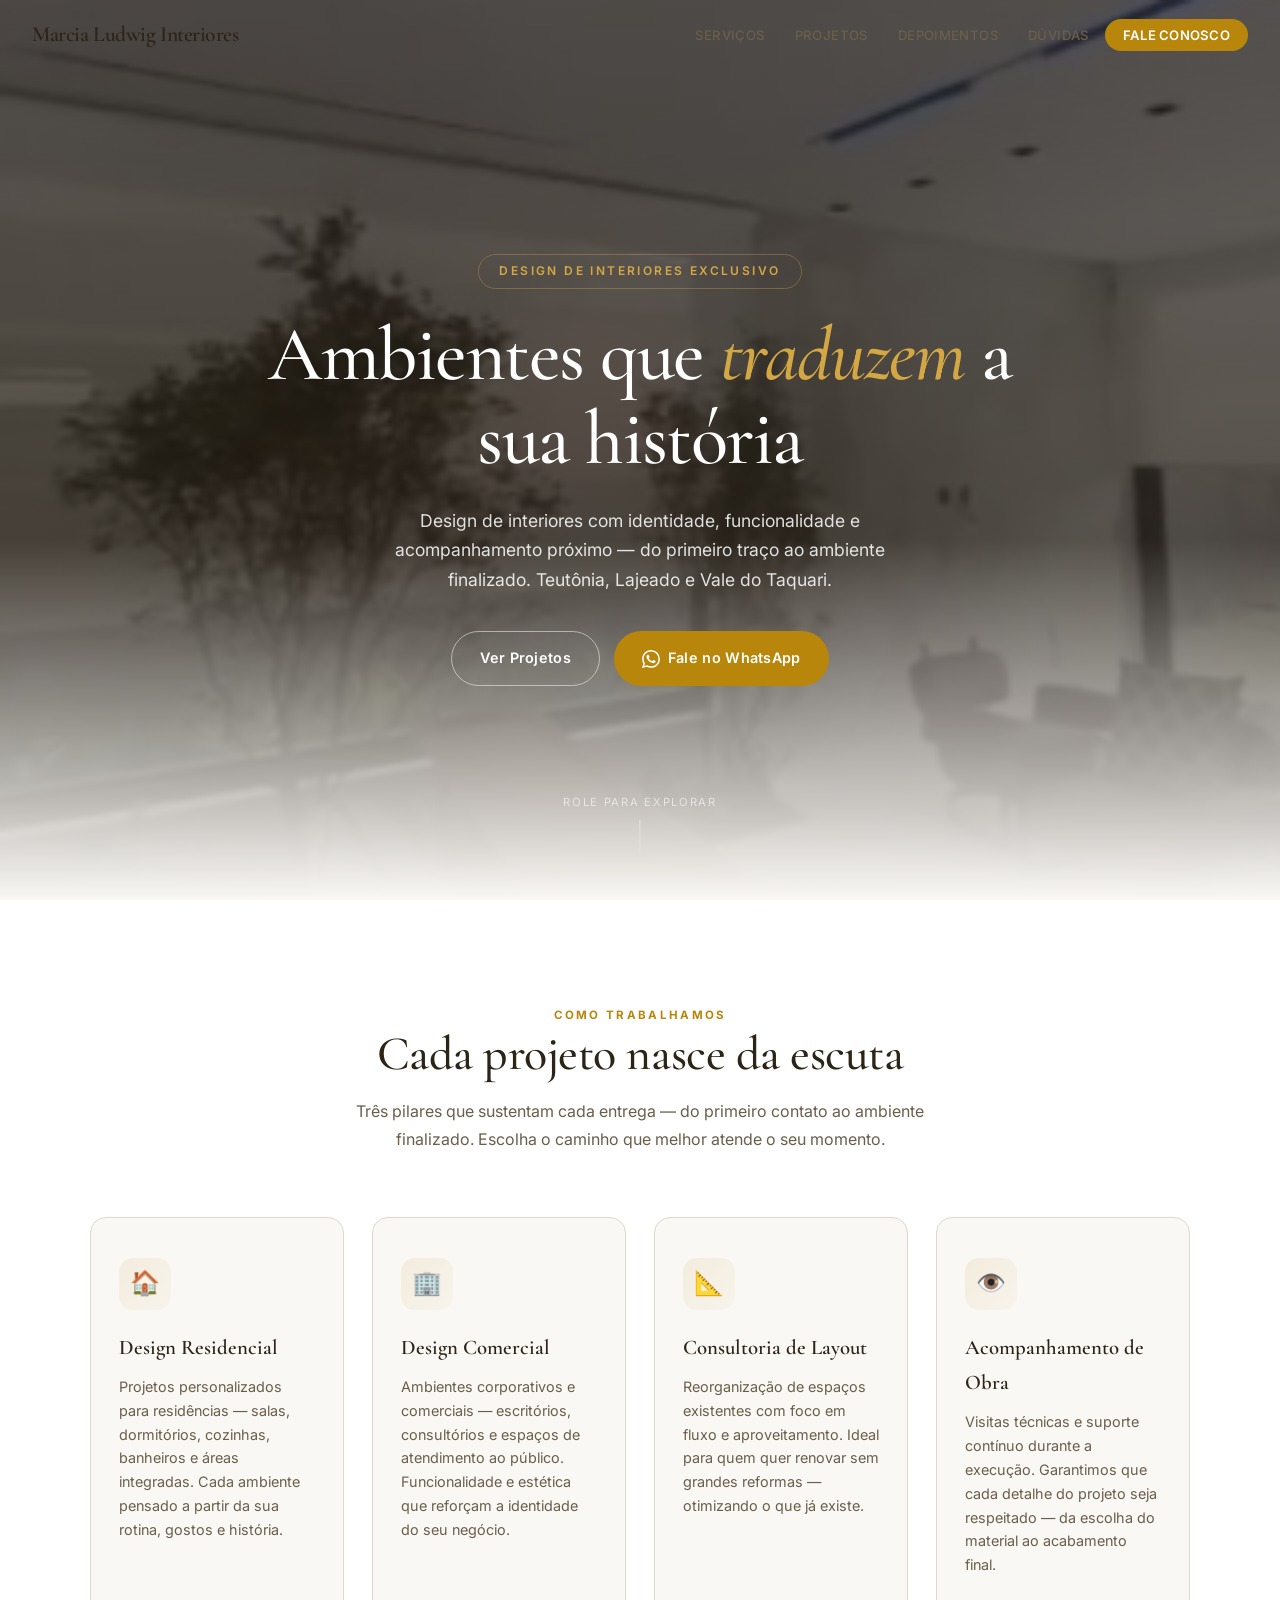
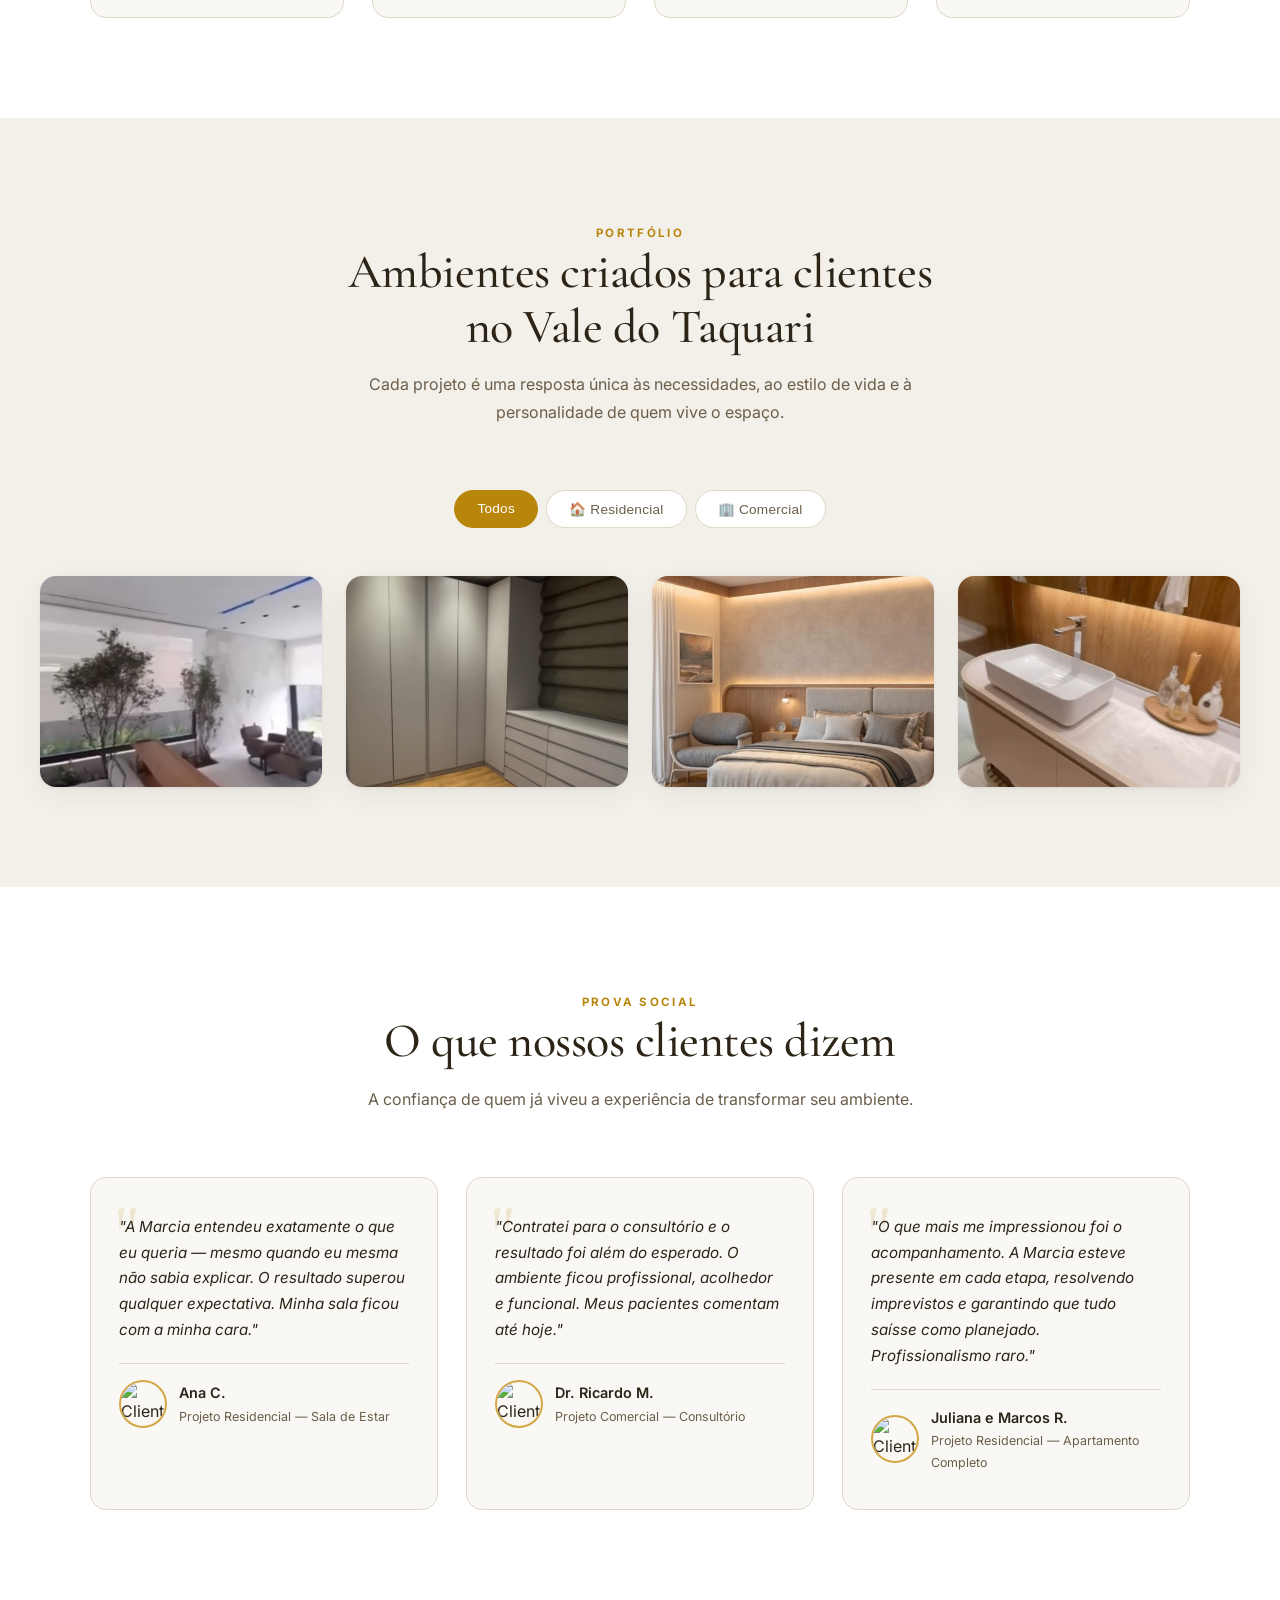
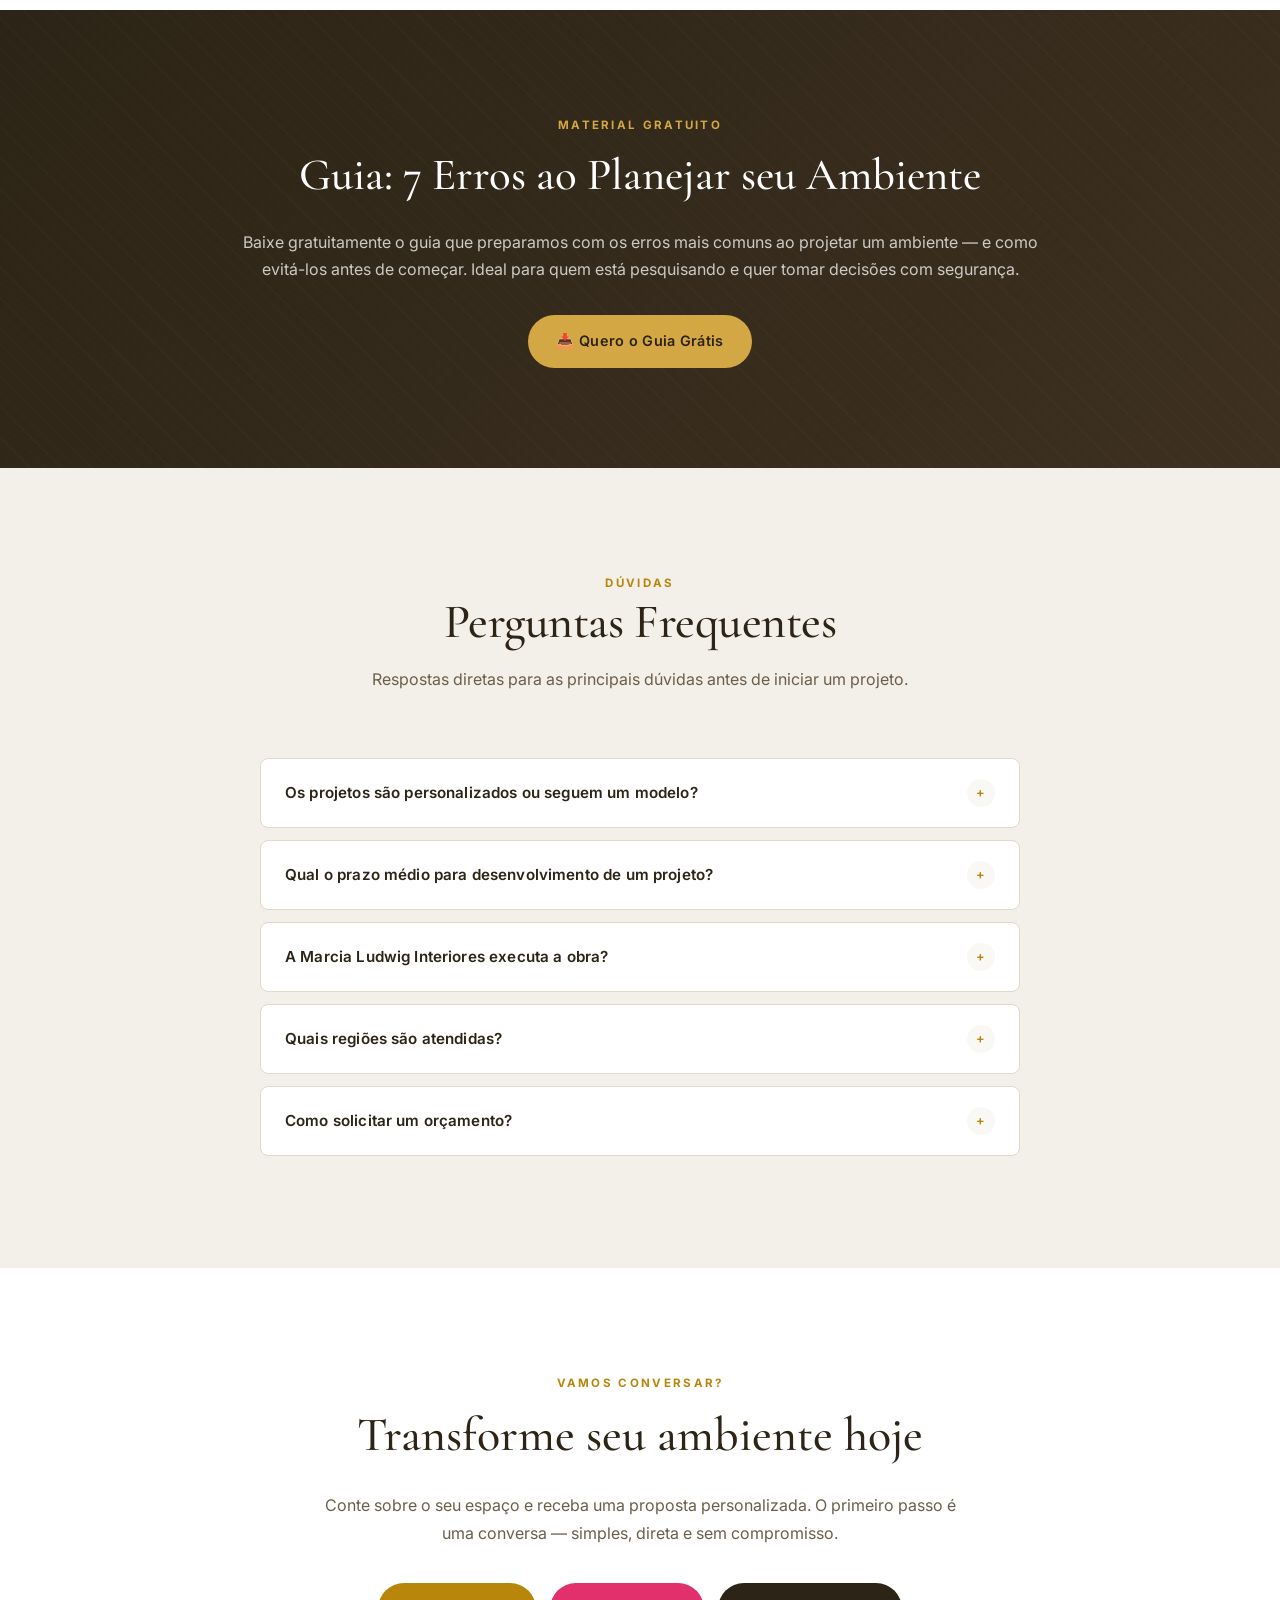
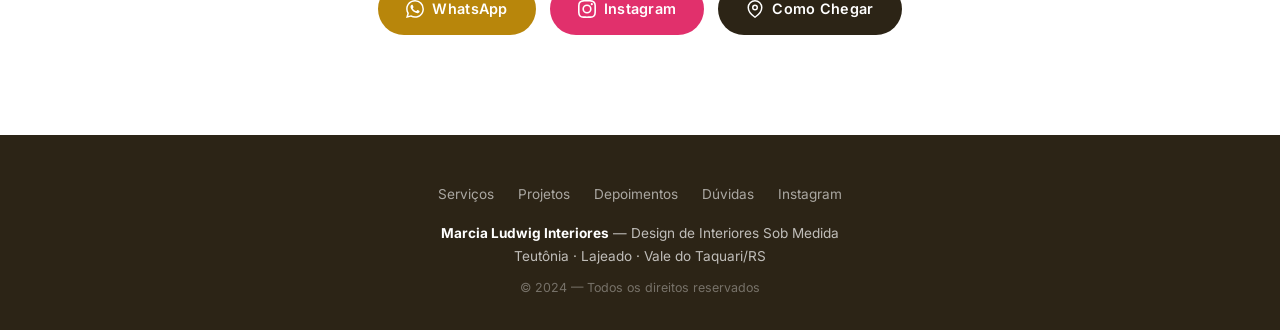
==== commit 77dea24a: "Update index.html" ====
--- a/index.html
+++ b/index.html
@@ -606,7 +606,7 @@
     <div class="depoimento-card">
       <p class="depoimento-texto">"A Marcia entendeu exatamente o que eu queria — mesmo quando eu mesma não sabia explicar. O resultado superou qualquer expectativa. Minha sala ficou com a minha cara."</p>
       <div class="depoimento-autor">
-        <img src="https://edusidegum.github.io/marcialudwiginteriores/assets/img/og-cover.jpg"
+        <img src="https://edusidegum.github.io/marcialudwiginteriores/assets/img/avatar3.webp"
              alt="Cliente" class="depoimento-avatar" loading="lazy" width="48" height="48">
         <div>
           <div class="depoimento-nome">Ana C.</div>
@@ -617,7 +617,7 @@
     <div class="depoimento-card">
       <p class="depoimento-texto">"Contratei para o consultório e o resultado foi além do esperado. O ambiente ficou profissional, acolhedor e funcional. Meus pacientes comentam até hoje."</p>
       <div class="depoimento-autor">
-        <img src="https://edusidegum.github.io/marcialudwiginteriores/assets/img/og-cover.jpg"
+        <img src="https://edusidegum.github.io/marcialudwiginteriores/assets/img/avatar1.webp"
              alt="Cliente" class="depoimento-avatar" loading="lazy" width="48" height="48">
         <div>
           <div class="depoimento-nome">Dr. Ricardo M.</div>
@@ -628,7 +628,7 @@
     <div class="depoimento-card">
       <p class="depoimento-texto">"O que mais me impressionou foi o acompanhamento. A Marcia esteve presente em cada etapa, resolvendo imprevistos e garantindo que tudo saísse como planejado. Profissionalismo raro."</p>
       <div class="depoimento-autor">
-        <img src="https://edusidegum.github.io/marcialudwiginteriores/assets/img/og-cover.jpg"
+        <img src="https://edusidegum.github.io/marcialudwiginteriores/assets/img/avatar2.webp"
              alt="Cliente" class="depoimento-avatar" loading="lazy" width="48" height="48">
         <div>
           <div class="depoimento-nome">Juliana e Marcos R.</div>
